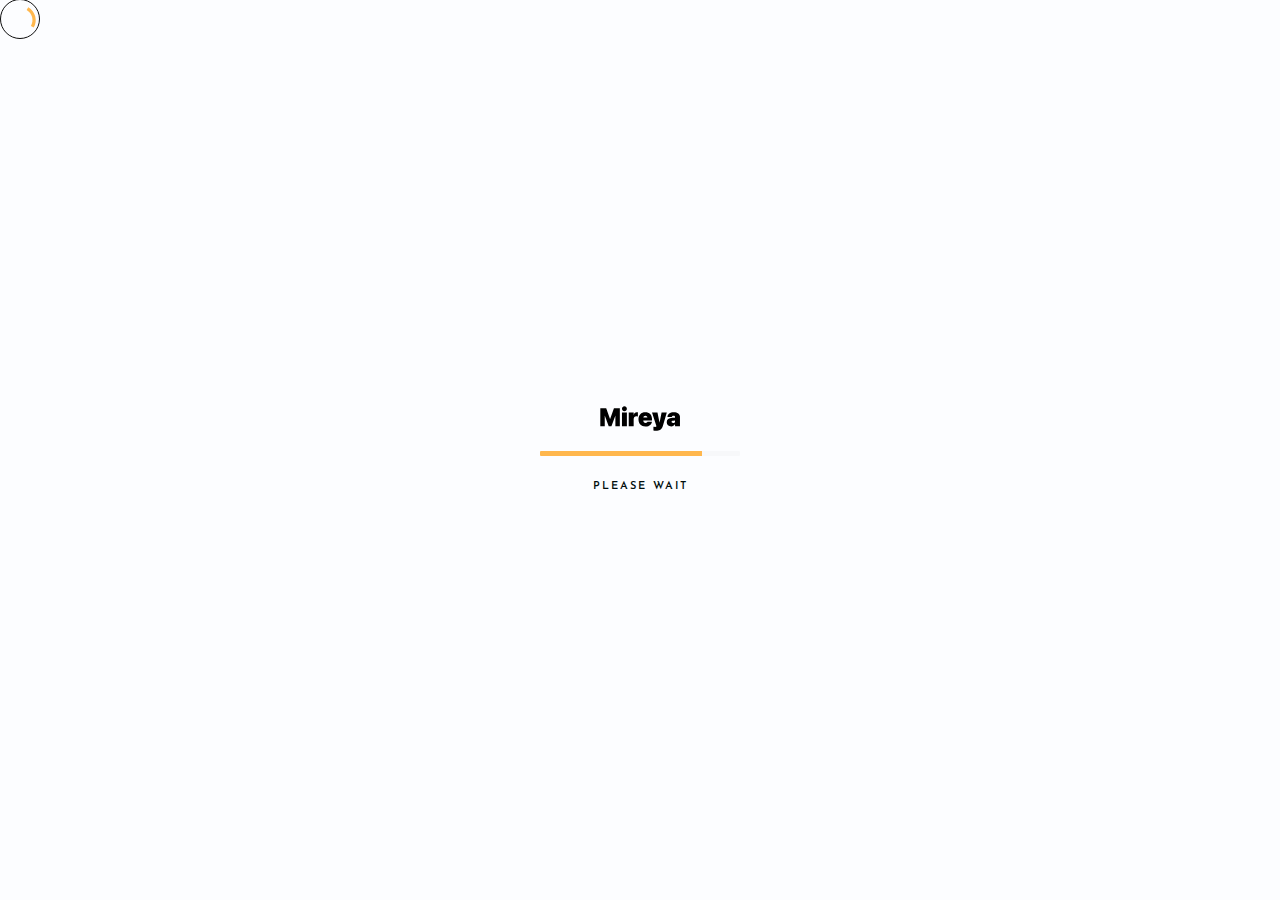
==== index.html @ b49a5c94 "initial commit" ====
<!DOCTYPE html>
<html lang="zxx">
  <!-- Mirrored from ultimatewebsolutions.net/mireya/light/ by HTTrack Website Copier/3.x [XR&CO'2014], Wed, 22 Sep 2021 06:31:32 GMT -->
  <head>
    <meta charset="UTF-8" />
    <meta name="viewport" content="width=device-width, initial-scale=1.0" />
    <meta http-equiv="X-UA-Compatible" content="ie=edge" />
    <!-- color of address bar in mobile browser -->
    <meta name="theme-color" content="#28292C" />
    <!-- favicon  -->
    <link
      rel="shortcut icon"
      href="img/light/favicon.png"
      type="image/x-icon"
    />
    <!-- bootstrap css -->
    <link rel="stylesheet" href="css/plugins/bootstrap.min.css" />
    <!-- font awesome css -->
    <link rel="stylesheet" href="css/plugins/font-awesome.min.css" />
    <!-- swiper css -->
    <link rel="stylesheet" href="css/plugins/swiper.min.css" />
    <!-- fancybox css -->
    <link rel="stylesheet" href="css/plugins/fancybox.min.css" />
    <!-- mapbox css -->
    <link href="css/plugins/mapbox-style.css" rel="stylesheet" />
    <!-- main css -->
    <link rel="stylesheet" href="css/style-light.css" />

    <title>GHEEL ATELIER</title>
  </head>

  <body>
    <div class="mry-app">
      <!-- preloader -->
      <div class="mry-preloader mry-active">
        <div class="mry-preloader-content">
          <img
            class="mry-logo mry-mb-20"
            src="img/light/logo.svg"
            alt="Mireya"
          />
          <div class="mry-loader-bar">
            <div class="mry-loader"></div>
          </div>
          <div class="mry-label">Please wait</div>
        </div>
      </div>
      <!-- preloader end -->

      <!-- cursor -->
      <div class="mry-magic-cursor">
        <div class="mry-ball">
          <div class="mry-loader">
            <svg
              version="1.1"
              xmlns="http://www.w3.org/2000/svg"
              xmlns:xlink="http://www.w3.org/1999/xlink"
              x="0px"
              y="0px"
              width="40px"
              height="40px"
              viewBox="0 0 50 50"
              style="enable-background: new 0 0 50 50"
              xml:space="preserve"
            >
              <path
                d="M25.251,6.461c-10.318,0-18.683,8.365-18.683,18.683h4.068c0-8.071,6.543-14.615,14.615-14.615V6.461z"
              >
                <animateTransform
                  attributeType="xml"
                  attributeName="transform"
                  type="rotate"
                  from="0 25 25"
                  to="360 25 25"
                  dur="0.6s"
                  repeatCount="indefinite"
                />
              </path>
            </svg>
          </div>
        </div>
      </div>
      <!-- cursor end -->

      <!-- top panel -->
      <div class="mry-top-panel">
        <div class="mry-logo-frame">
          <a href="index-2.html" class="mry-default-link mry-anima-link">
            <img class="mry-logo" src="img/light/logo.svg" alt="Mireya" />
          </a>
        </div>
        <div class="mry-menu-button-frame">
          <div class="mry-label">Menu</div>

          <div class="mry-menu-btn mry-magnetic-link">
            <div class="mry-burger mry-magnetic-object">
              <span></span>
            </div>
          </div>
        </div>
      </div>
      <!-- top panel end -->

      <!-- menu -->
      <div class="mry-menu">
        <div class="container">
          <div class="row justify-content-between">
            <div class="col-md-4">
              <nav id="mry-dynamic-menu">
                <ul>
                  <li
                    class="menu-item menu-item-has-children current-menu-item"
                  >
                    <a href="#." class="mry-default-link">Home</a>
                    <ul class="sub-menu">
                      <li class="menu-item">
                        <a
                          href="index-2.html"
                          class="mry-anima-link mry-default-link"
                          >Half slider</a
                        >
                      </li>
                      <li class="menu-item">
                        <a
                          href="fs-slider.html"
                          class="mry-anima-link mry-default-link"
                          >Full width slider</a
                        >
                      </li>
                    </ul>
                  </li>
                  <li class="menu-item">
                    <a href="about.html" class="mry-anima-link mry-default-link"
                      >About</a
                    >
                  </li>
                  <li class="menu-item menu-item-has-children">
                    <a href="#." class="mry-default-link">Works</a>
                    <ul class="sub-menu">
                      <li class="menu-item">
                        <a
                          href="portfolio-grid-1.html"
                          class="mry-anima-link mry-default-link"
                          >Portfolio grid 1</a
                        >
                      </li>
                      <li class="menu-item">
                        <a
                          href="portfolio-grid-2.html"
                          class="mry-anima-link mry-default-link"
                          >Portfolio grid 2</a
                        >
                      </li>
                      <li class="menu-item">
                        <a
                          href="portfolio-box-1.html"
                          class="mry-anima-link mry-default-link"
                          >Portfolio boxed 1</a
                        >
                      </li>
                      <li class="menu-item">
                        <a
                          href="portfolio-box-2.html"
                          class="mry-anima-link mry-default-link"
                          >Portfolio boxed 2</a
                        >
                      </li>
                      <li class="menu-item">
                        <a
                          href="project.html"
                          class="mry-anima-link mry-default-link"
                          >Single project</a
                        >
                      </li>
                    </ul>
                  </li>
                  <li class="menu-item">
                    <a
                      href="contact.html"
                      class="mry-anima-link mry-default-link"
                      >Contact</a
                    >
                  </li>
                  <li class="menu-item menu-item-has-children">
                    <a href="#." class="mry-default-link">Blog</a>
                    <ul class="sub-menu">
                      <li class="menu-item">
                        <a
                          href="blog.html"
                          class="mry-anima-link mry-default-link"
                          >Blog list</a
                        >
                      </li>
                      <li class="menu-item">
                        <a
                          href="publication.html"
                          class="mry-anima-link mry-default-link"
                          >Publication</a
                        >
                      </li>
                    </ul>
                  </li>
                </ul>
              </nav>
            </div>
            <div class="col-md-4">
              <div class="mry-info-box-frame">
                <div class="mry-info-box">
                  <div class="mry-mb-20">
                    <div class="mry-label mry-mb-5">Country:</div>
                    <div class="mry-text">India</div>
                  </div>
                  <div class="mry-mb-20">
                    <div class="mry-label mry-mb-5">City:</div>
                    <div class="mry-text">Tiruchirappalli</div>
                  </div>
                  <div class="mry-mb-20">
                    <div class="mry-label mry-mb-5">Address:</div>
                    <div class="mry-text">
                      14, Parangusam Street, Sathanur, K K Nagar
                    </div>
                  </div>
                  <div class="mry-mb-20">
                    <div class="mry-label mry-mb-5">Email:</div>
                    <a class="mry-text" href="mailto:gheelatelier@gmail.com"
                      >gheelatelier@gmail.com</a
                    >
                  </div>
                  <div class="mry-mb-20">
                    <div class="mry-label mry-mb-5">Phone:</div>
                    <a class="mry-text" href="#.">+91 9171557472</a>
                  </div>
                </div>
              </div>
            </div>
          </div>
        </div>
      </div>
      <!-- menu end -->

      <div class="transition-fade">
        <div class="mry-content-frame" id="scroll">
          <canvas class="mry-dots"></canvas>

          <div class="swiper-container mry-main-slider">
            <div class="swiper-wrapper">
              <div class="swiper-slide">
                <!-- project -->
                <div class="mry-project-slider-item">
                  <div class="mry-project-frame mry-project-half">
                    <div class="mry-cover-frame">
                      <img
                        class="mry-project-cover mry-position-right"
                        src="img/light/projects/prjct-1/fs/1.jpg"
                        alt="Project"
                        data-swiper-parallax="500"
                        data-swiper-parallax-scale="1.4"
                      />
                      <div class="mry-cover-overlay"></div>
                      <div class="mry-loading-curtain"></div>
                    </div>
                    <div class="mry-main-title-frame">
                      <div class="container">
                        <div
                          class="mry-main-title"
                          data-swiper-parallax-x="30%"
                          data-swiper-parallax-scale=".7"
                          data-swiper-parallax-opacity="0"
                          data-swiper-parallax-duration="1000"
                        >
                          <div class="mry-subtitle mry-mb-20">
                            Interior design
                          </div>
                          <h1 class="mry-mb-30">
                            Little Cottage<br /><span class="mry-border-text"
                              >Сoncept</span
                            >
                          </h1>
                          <div class="mry-text mry-mb-30">
                            Lorem ipsum dolor sit amet, consectetur adipisicing
                            elit.<br />Adipisci distinctio iure, rerum non
                            fugit.
                          </div>
                          <a
                            class="mry-btn mry-default-link mry-anima-link"
                            href="project.html"
                            >Open Case</a
                          >
                          <a
                            class="mry-btn-text mry-default-link mry-anima-link"
                            href="portfolio-grid-1.html"
                            >All Projects</a
                          >
                        </div>
                      </div>
                    </div>
                  </div>
                </div>
                <!-- project end -->
              </div>
              <div class="swiper-slide">
                <!-- project -->
                <div class="mry-project-slider-item">
                  <div class="mry-project-frame mry-project-half">
                    <div class="mry-cover-frame">
                      <img
                        class="mry-project-cover"
                        src="img/light/projects/prjct-2/fs/1.jpg"
                        alt="Project"
                        data-swiper-parallax="500"
                        data-swiper-parallax-scale="1.4"
                      />
                      <div class="mry-cover-overlay"></div>
                    </div>
                    <div class="mry-main-title-frame">
                      <div class="container">
                        <div
                          class="mry-main-title"
                          data-swiper-parallax-x="30%"
                          data-swiper-parallax-scale=".7"
                          data-swiper-parallax-opacity="0"
                          data-swiper-parallax-duration="1000"
                        >
                          <div class="mry-subtitle mry-mb-20">Architecture</div>
                          <h1 class="mry-mb-30">
                            Compact House<br /><span class="mry-border-text"
                              >Project</span
                            ><span class="mry-animation-el"></span>
                          </h1>
                          <div class="mry-text mry-mb-30">
                            Lorem ipsum dolor sit amet, consectetur adipisicing
                            elit.<br />Adipisci distinctio iure, rerum non
                            fugit.
                          </div>
                          <a
                            class="mry-btn mry-default-link mry-anima-link"
                            href="project.html"
                            >Open Case</a
                          >
                          <a
                            class="mry-btn-text mry-default-link mry-anima-link"
                            href="portfolio-grid-1.html"
                            >All Projects</a
                          >
                        </div>
                      </div>
                    </div>
                  </div>
                </div>
                <!-- project end -->
              </div>
              <div class="swiper-slide">
                <!-- project -->
                <div class="mry-project-slider-item">
                  <div class="mry-project-frame mry-project-half">
                    <div class="mry-cover-frame">
                      <img
                        class="mry-project-cover"
                        src="img/light/projects/prjct-3/fs/1.jpg"
                        alt="Project"
                        data-swiper-parallax="500"
                        data-swiper-parallax-scale="1.4"
                      />
                      <div class="mry-cover-overlay"></div>
                    </div>
                    <div class="mry-main-title-frame">
                      <div class="container">
                        <div
                          class="mry-main-title"
                          data-swiper-parallax-x="30%"
                          data-swiper-parallax-scale=".7"
                          data-swiper-parallax-opacity="0"
                          data-swiper-parallax-duration="1000"
                        >
                          <div class="mry-subtitle mry-mb-20">
                            Interior design
                          </div>
                          <h1 class="mry-mb-30">
                            Greenwell Yards<br /><span class="mry-border-text"
                              >Country house</span
                            ><span class="mry-animation-el"></span>
                          </h1>
                          <div class="mry-text mry-mb-30">
                            Lorem ipsum dolor sit amet, consectetur adipisicing
                            elit.<br />Adipisci distinctio iure, rerum non
                            fugit.
                          </div>
                          <a
                            class="mry-btn mry-default-link mry-anima-link"
                            href="project.html"
                            >Open Case</a
                          >
                          <a
                            class="mry-btn-text mry-default-link mry-anima-link"
                            href="portfolio-grid-1.html"
                            >All Projects</a
                          >
                        </div>
                      </div>
                    </div>
                  </div>
                </div>
                <!-- project end -->
              </div>
            </div>
          </div>

          <div class="mry-slider-pagination-frame">
            <div class="mry-slider-pagination"></div>
          </div>

          <div class="mry-slider-nav-panel">
            <div class="container">
              <div class="mry-slider-progress-bar-frame">
                <div class="mry-slider-progress-bar">
                  <div class="mry-progress"></div>
                </div>
              </div>
            </div>

            <div class="mry-slider-arrows">
              <div class="mry-label">Slider Navigation</div>
              <div class="mry-button-prev mry-magnetic-link">
                <span class="mry-magnetic-object"
                  ><i class="fas fa-arrow-left"></i
                ></span>
              </div>
              <div class="mry-button-next mry-magnetic-link">
                <span class="mry-magnetic-object"
                  ><i class="fas fa-arrow-right"></i
                ></span>
              </div>
            </div>
          </div>
        </div>
      </div>
    </div>

    <!-- jquery js -->
    <script src="js/plugins/jquery.min.js"></script>
    <!-- tween max js -->
    <script src="js/plugins/tween-max.min.js"></script>
    <!-- scroll magic js -->
    <script src="js/plugins/scroll-magic.js"></script>
    <!-- scroll magic gsap plugin js -->
    <script src="js/plugins/scroll-magic-gsap-plugin.js"></script>
    <!-- swiper js -->
    <script src="js/plugins/swiper.min.js"></script>
    <!-- isotope js -->
    <script src="js/plugins/isotope.min.js"></script>
    <!-- fancybox js -->
    <script src="js/plugins/fancybox.min.js"></script>
    <!-- mapbox js -->
    <script src="js/plugins/mapbox.min.js"></script>
    <!-- smooth scrollbar js -->
    <script src="js/plugins/smooth-scrollbar.min.js"></script>
    <!-- overscroll js -->
    <script src="js/plugins/overscroll.min.js"></script>
    <!-- canvas js -->
    <script src="js/plugins/canvas.js"></script>
    <!-- parsley js -->
    <script src="js/plugins/parsley.min.js"></script>
    <!-- main js -->
    <script src="js/main.js"></script>
  </body>

  <!-- Mirrored from ultimatewebsolutions.net/mireya/light/ by HTTrack Website Copier/3.x [XR&CO'2014], Wed, 22 Sep 2021 06:31:42 GMT -->
</html>
---- css/plugins/mapbox-style.css ----
.mapboxgl-map{font:12px/20px Helvetica Neue,Arial,Helvetica,sans-serif;overflow:hidden;position:relative;-webkit-tap-highlight-color:rgba(0,0,0,0)}.mapboxgl-canvas{position:absolute;left:0;top:0}.mapboxgl-map:-webkit-full-screen{width:100%;height:100%}.mapboxgl-canary{background-color:salmon}.mapboxgl-canvas-container.mapboxgl-interactive,.mapboxgl-ctrl-group button.mapboxgl-ctrl-compass{cursor:-webkit-grab;cursor:-moz-grab;cursor:grab;-moz-user-select:none;-webkit-user-select:none;-ms-user-select:none;user-select:none}.mapboxgl-canvas-container.mapboxgl-interactive.mapboxgl-track-pointer{cursor:pointer}.mapboxgl-canvas-container.mapboxgl-interactive:active,.mapboxgl-ctrl-group button.mapboxgl-ctrl-compass:active{cursor:-webkit-grabbing;cursor:-moz-grabbing;cursor:grabbing}.mapboxgl-canvas-container.mapboxgl-touch-zoom-rotate,.mapboxgl-canvas-container.mapboxgl-touch-zoom-rotate .mapboxgl-canvas{touch-action:pan-x pan-y}.mapboxgl-canvas-container.mapboxgl-touch-drag-pan,.mapboxgl-canvas-container.mapboxgl-touch-drag-pan .mapboxgl-canvas{touch-action:pinch-zoom}.mapboxgl-canvas-container.mapboxgl-touch-zoom-rotate.mapboxgl-touch-drag-pan,.mapboxgl-canvas-container.mapboxgl-touch-zoom-rotate.mapboxgl-touch-drag-pan .mapboxgl-canvas{touch-action:none}.mapboxgl-ctrl-bottom-left,.mapboxgl-ctrl-bottom-right,.mapboxgl-ctrl-top-left,.mapboxgl-ctrl-top-right{position:absolute;pointer-events:none;z-index:2}.mapboxgl-ctrl-top-left{top:0;left:0}.mapboxgl-ctrl-top-right{top:0;right:0}.mapboxgl-ctrl-bottom-left{bottom:0;left:0}.mapboxgl-ctrl-bottom-right{right:0;bottom:0}.mapboxgl-ctrl{clear:both;pointer-events:auto;transform:translate(0)}.mapboxgl-ctrl-top-left .mapboxgl-ctrl{margin:10px 0 0 10px;float:left}.mapboxgl-ctrl-top-right .mapboxgl-ctrl{margin:10px 10px 0 0;float:right}.mapboxgl-ctrl-bottom-left .mapboxgl-ctrl{margin:0 0 10px 10px;float:left}.mapboxgl-ctrl-bottom-right .mapboxgl-ctrl{margin:0 10px 10px 0;float:right}.mapboxgl-ctrl-group{border-radius:4px;background:#fff}.mapboxgl-ctrl-group:not(:empty){-moz-box-shadow:0 0 2px rgba(0,0,0,.1);-webkit-box-shadow:0 0 2px rgba(0,0,0,.1);box-shadow:0 0 0 2px rgba(0,0,0,.1)}@media (-ms-high-contrast:active){.mapboxgl-ctrl-group:not(:empty){box-shadow:0 0 0 2px ButtonText}}.mapboxgl-ctrl-group button{width:29px;height:29px;display:block;padding:0;outline:none;border:0;box-sizing:border-box;background-color:transparent;cursor:pointer}.mapboxgl-ctrl-group button+button{border-top:1px solid #ddd}.mapboxgl-ctrl button .mapboxgl-ctrl-icon{display:block;width:100%;height:100%;background-repeat:no-repeat;background-position:50%}@media (-ms-high-contrast:active){.mapboxgl-ctrl-icon{background-color:transparent}.mapboxgl-ctrl-group button+button{border-top:1px solid ButtonText}}.mapboxgl-ctrl button::-moz-focus-inner{border:0;padding:0}.mapboxgl-ctrl-group button:focus{box-shadow:0 0 2px 2px #0096ff}.mapboxgl-ctrl button:disabled{cursor:not-allowed}.mapboxgl-ctrl button:disabled .mapboxgl-ctrl-icon{opacity:.25}.mapboxgl-ctrl button:not(:disabled):hover{background-color:rgba(0,0,0,.05)}.mapboxgl-ctrl-group button:focus:focus-visible{box-shadow:0 0 2px 2px #0096ff}.mapboxgl-ctrl-group button:focus:not(:focus-visible){box-shadow:none}.mapboxgl-ctrl-group button:focus:first-child{border-radius:4px 4px 0 0}.mapboxgl-ctrl-group button:focus:last-child{border-radius:0 0 4px 4px}.mapboxgl-ctrl-group button:focus:only-child{border-radius:inherit}.mapboxgl-ctrl button.mapboxgl-ctrl-zoom-out .mapboxgl-ctrl-icon{background-image:url("data:image/svg+xml;charset=utf-8,%3Csvg width='29' height='29' viewBox='0 0 29 29' xmlns='http://www.w3.org/2000/svg' fill='%23333'%3E%3Cpath d='M10 13c-.75 0-1.5.75-1.5 1.5S9.25 16 10 16h9c.75 0 1.5-.75 1.5-1.5S19.75 13 19 13h-9z'/%3E%3C/svg%3E")}.mapboxgl-ctrl button.mapboxgl-ctrl-zoom-in .mapboxgl-ctrl-icon{background-image:url("data:image/svg+xml;charset=utf-8,%3Csvg width='29' height='29' viewBox='0 0 29 29' xmlns='http://www.w3.org/2000/svg' fill='%23333'%3E%3Cpath d='M14.5 8.5c-.75 0-1.5.75-1.5 1.5v3h-3c-.75 0-1.5.75-1.5 1.5S9.25 16 10 16h3v3c0 .75.75 1.5 1.5 1.5S16 19.75 16 19v-3h3c.75 0 1.5-.75 1.5-1.5S19.75 13 19 13h-3v-3c0-.75-.75-1.5-1.5-1.5z'/%3E%3C/svg%3E")}@media (-ms-high-contrast:active){.mapboxgl-ctrl button.mapboxgl-ctrl-zoom-out .mapboxgl-ctrl-icon{background-image:url("data:image/svg+xml;charset=utf-8,%3Csvg width='29' height='29' viewBox='0 0 29 29' xmlns='http://www.w3.org/2000/svg' fill='%23fff'%3E%3Cpath d='M10 13c-.75 0-1.5.75-1.5 1.5S9.25 16 10 16h9c.75 0 1.5-.75 1.5-1.5S19.75 13 19 13h-9z'/%3E%3C/svg%3E")}.mapboxgl-ctrl button.mapboxgl-ctrl-zoom-in .mapboxgl-ctrl-icon{background-image:url("data:image/svg+xml;charset=utf-8,%3Csvg width='29' height='29' viewBox='0 0 29 29' xmlns='http://www.w3.org/2000/svg' fill='%23fff'%3E%3Cpath d='M14.5 8.5c-.75 0-1.5.75-1.5 1.5v3h-3c-.75 0-1.5.75-1.5 1.5S9.25 16 10 16h3v3c0 .75.75 1.5 1.5 1.5S16 19.75 16 19v-3h3c.75 0 1.5-.75 1.5-1.5S19.75 13 19 13h-3v-3c0-.75-.75-1.5-1.5-1.5z'/%3E%3C/svg%3E")}}@media (-ms-high-contrast:black-on-white){.mapboxgl-ctrl button.mapboxgl-ctrl-zoom-out .mapboxgl-ctrl-icon{background-image:url("data:image/svg+xml;charset=utf-8,%3Csvg width='29' height='29' viewBox='0 0 29 29' xmlns='http://www.w3.org/2000/svg'%3E%3Cpath d='M10 13c-.75 0-1.5.75-1.5 1.5S9.25 16 10 16h9c.75 0 1.5-.75 1.5-1.5S19.75 13 19 13h-9z'/%3E%3C/svg%3E")}.mapboxgl-ctrl button.mapboxgl-ctrl-zoom-in .mapboxgl-ctrl-icon{background-image:url("data:image/svg+xml;charset=utf-8,%3Csvg width='29' height='29' viewBox='0 0 29 29' xmlns='http://www.w3.org/2000/svg'%3E%3Cpath d='M14.5 8.5c-.75 0-1.5.75-1.5 1.5v3h-3c-.75 0-1.5.75-1.5 1.5S9.25 16 10 16h3v3c0 .75.75 1.5 1.5 1.5S16 19.75 16 19v-3h3c.75 0 1.5-.75 1.5-1.5S19.75 13 19 13h-3v-3c0-.75-.75-1.5-1.5-1.5z'/%3E%3C/svg%3E")}}.mapboxgl-ctrl button.mapboxgl-ctrl-fullscreen .mapboxgl-ctrl-icon{background-image:url("data:image/svg+xml;charset=utf-8,%3Csvg width='29' height='29' viewBox='0 0 29 29' xmlns='http://www.w3.org/2000/svg' fill='%23333'%3E%3Cpath d='M24 16v5.5c0 1.75-.75 2.5-2.5 2.5H16v-1l3-1.5-4-5.5 1-1 5.5 4 1.5-3h1zM6 16l1.5 3 5.5-4 1 1-4 5.5 3 1.5v1H7.5C5.75 24 5 23.25 5 21.5V16h1zm7-11v1l-3 1.5 4 5.5-1 1-5.5-4L6 13H5V7.5C5 5.75 5.75 5 7.5 5H13zm11 2.5c0-1.75-.75-2.5-2.5-2.5H16v1l3 1.5-4 5.5 1 1 5.5-4 1.5 3h1V7.5z'/%3E%3C/svg%3E")}.mapboxgl-ctrl button.mapboxgl-ctrl-shrink .mapboxgl-ctrl-icon{background-image:url("data:image/svg+xml;charset=utf-8,%3Csvg width='29' height='29' viewBox='0 0 29 29' xmlns='http://www.w3.org/2000/svg'%3E%3Cpath d='M18.5 16c-1.75 0-2.5.75-2.5 2.5V24h1l1.5-3 5.5 4 1-1-4-5.5 3-1.5v-1h-5.5zM13 18.5c0-1.75-.75-2.5-2.5-2.5H5v1l3 1.5L4 24l1 1 5.5-4 1.5 3h1v-5.5zm3-8c0 1.75.75 2.5 2.5 2.5H24v-1l-3-1.5L25 5l-1-1-5.5 4L17 5h-1v5.5zM10.5 13c1.75 0 2.5-.75 2.5-2.5V5h-1l-1.5 3L5 4 4 5l4 5.5L5 12v1h5.5z'/%3E%3C/svg%3E")}@media (-ms-high-contrast:active){.mapboxgl-ctrl button.mapboxgl-ctrl-fullscreen .mapboxgl-ctrl-icon{background-image:url("data:image/svg+xml;charset=utf-8,%3Csvg width='29' height='29' viewBox='0 0 29 29' xmlns='http://www.w3.org/2000/svg' fill='%23fff'%3E%3Cpath d='M24 16v5.5c0 1.75-.75 2.5-2.5 2.5H16v-1l3-1.5-4-5.5 1-1 5.5 4 1.5-3h1zM6 16l1.5 3 5.5-4 1 1-4 5.5 3 1.5v1H7.5C5.75 24 5 23.25 5 21.5V16h1zm7-11v1l-3 1.5 4 5.5-1 1-5.5-4L6 13H5V7.5C5 5.75 5.75 5 7.5 5H13zm11 2.5c0-1.75-.75-2.5-2.5-2.5H16v1l3 1.5-4 5.5 1 1 5.5-4 1.5 3h1V7.5z'/%3E%3C/svg%3E")}.mapboxgl-ctrl button.mapboxgl-ctrl-shrink .mapboxgl-ctrl-icon{background-image:url("data:image/svg+xml;charset=utf-8,%3Csvg width='29' height='29' viewBox='0 0 29 29' xmlns='http://www.w3.org/2000/svg' fill='%23fff'%3E%3Cpath d='M18.5 16c-1.75 0-2.5.75-2.5 2.5V24h1l1.5-3 5.5 4 1-1-4-5.5 3-1.5v-1h-5.5zM13 18.5c0-1.75-.75-2.5-2.5-2.5H5v1l3 1.5L4 24l1 1 5.5-4 1.5 3h1v-5.5zm3-8c0 1.75.75 2.5 2.5 2.5H24v-1l-3-1.5L25 5l-1-1-5.5 4L17 5h-1v5.5zM10.5 13c1.75 0 2.5-.75 2.5-2.5V5h-1l-1.5 3L5 4 4 5l4 5.5L5 12v1h5.5z'/%3E%3C/svg%3E")}}@media (-ms-high-contrast:black-on-white){.mapboxgl-ctrl button.mapboxgl-ctrl-fullscreen .mapboxgl-ctrl-icon{background-image:url("data:image/svg+xml;charset=utf-8,%3Csvg width='29' height='29' viewBox='0 0 29 29' xmlns='http://www.w3.org/2000/svg'%3E%3Cpath d='M24 16v5.5c0 1.75-.75 2.5-2.5 2.5H16v-1l3-1.5-4-5.5 1-1 5.5 4 1.5-3h1zM6 16l1.5 3 5.5-4 1 1-4 5.5 3 1.5v1H7.5C5.75 24 5 23.25 5 21.5V16h1zm7-11v1l-3 1.5 4 5.5-1 1-5.5-4L6 13H5V7.5C5 5.75 5.75 5 7.5 5H13zm11 2.5c0-1.75-.75-2.5-2.5-2.5H16v1l3 1.5-4 5.5 1 1 5.5-4 1.5 3h1V7.5z'/%3E%3C/svg%3E")}.mapboxgl-ctrl button.mapboxgl-ctrl-shrink .mapboxgl-ctrl-icon{background-image:url("data:image/svg+xml;charset=utf-8,%3Csvg width='29' height='29' viewBox='0 0 29 29' xmlns='http://www.w3.org/2000/svg'%3E%3Cpath d='M18.5 16c-1.75 0-2.5.75-2.5 2.5V24h1l1.5-3 5.5 4 1-1-4-5.5 3-1.5v-1h-5.5zM13 18.5c0-1.75-.75-2.5-2.5-2.5H5v1l3 1.5L4 24l1 1 5.5-4 1.5 3h1v-5.5zm3-8c0 1.75.75 2.5 2.5 2.5H24v-1l-3-1.5L25 5l-1-1-5.5 4L17 5h-1v5.5zM10.5 13c1.75 0 2.5-.75 2.5-2.5V5h-1l-1.5 3L5 4 4 5l4 5.5L5 12v1h5.5z'/%3E%3C/svg%3E")}}.mapboxgl-ctrl button.mapboxgl-ctrl-compass .mapboxgl-ctrl-icon{background-image:url("data:image/svg+xml;charset=utf-8,%3Csvg width='29' height='29' viewBox='0 0 29 29' xmlns='http://www.w3.org/2000/svg' fill='%23333'%3E%3Cpath d='M10.5 14l4-8 4 8h-8z'/%3E%3Cpath d='M10.5 16l4 8 4-8h-8z' fill='%23ccc'/%3E%3C/svg%3E")}@media (-ms-high-contrast:active){.mapboxgl-ctrl button.mapboxgl-ctrl-compass .mapboxgl-ctrl-icon{background-image:url("data:image/svg+xml;charset=utf-8,%3Csvg width='29' height='29' viewBox='0 0 29 29' xmlns='http://www.w3.org/2000/svg' fill='%23fff'%3E%3Cpath d='M10.5 14l4-8 4 8h-8z'/%3E%3Cpath d='M10.5 16l4 8 4-8h-8z' fill='%23999'/%3E%3C/svg%3E")}}@media (-ms-high-contrast:black-on-white){.mapboxgl-ctrl button.mapboxgl-ctrl-compass .mapboxgl-ctrl-icon{background-image:url("data:image/svg+xml;charset=utf-8,%3Csvg width='29' height='29' viewBox='0 0 29 29' xmlns='http://www.w3.org/2000/svg'%3E%3Cpath d='M10.5 14l4-8 4 8h-8z'/%3E%3Cpath d='M10.5 16l4 8 4-8h-8z' fill='%23ccc'/%3E%3C/svg%3E")}}.mapboxgl-ctrl button.mapboxgl-ctrl-geolocate .mapboxgl-ctrl-icon{background-image:url("data:image/svg+xml;charset=utf-8,%3Csvg width='29' height='29' viewBox='0 0 20 20' xmlns='http://www.w3.org/2000/svg' fill='%23333'%3E%3Cpath d='M10 4C9 4 9 5 9 5v.1A5 5 0 005.1 9H5s-1 0-1 1 1 1 1 1h.1A5 5 0 009 14.9v.1s0 1 1 1 1-1 1-1v-.1a5 5 0 003.9-3.9h.1s1 0 1-1-1-1-1-1h-.1A5 5 0 0011 5.1V5s0-1-1-1zm0 2.5a3.5 3.5 0 110 7 3.5 3.5 0 110-7z'/%3E%3Ccircle cx='10' cy='10' r='2'/%3E%3C/svg%3E")}.mapboxgl-ctrl button.mapboxgl-ctrl-geolocate:disabled .mapboxgl-ctrl-icon{background-image:url("data:image/svg+xml;charset=utf-8,%3Csvg width='29' height='29' viewBox='0 0 20 20' xmlns='http://www.w3.org/2000/svg' fill='%23aaa'%3E%3Cpath d='M10 4C9 4 9 5 9 5v.1A5 5 0 005.1 9H5s-1 0-1 1 1 1 1 1h.1A5 5 0 009 14.9v.1s0 1 1 1 1-1 1-1v-.1a5 5 0 003.9-3.9h.1s1 0 1-1-1-1-1-1h-.1A5 5 0 0011 5.1V5s0-1-1-1zm0 2.5a3.5 3.5 0 110 7 3.5 3.5 0 110-7z'/%3E%3Ccircle cx='10' cy='10' r='2'/%3E%3Cpath d='M14 5l1 1-9 9-1-1 9-9z' fill='red'/%3E%3C/svg%3E")}.mapboxgl-ctrl button.mapboxgl-ctrl-geolocate.mapboxgl-ctrl-geolocate-active .mapboxgl-ctrl-icon{background-image:url("data:image/svg+xml;charset=utf-8,%3Csvg width='29' height='29' viewBox='0 0 20 20' xmlns='http://www.w3.org/2000/svg' fill='%2333b5e5'%3E%3Cpath d='M10 4C9 4 9 5 9 5v.1A5 5 0 005.1 9H5s-1 0-1 1 1 1 1 1h.1A5 5 0 009 14.9v.1s0 1 1 1 1-1 1-1v-.1a5 5 0 003.9-3.9h.1s1 0 1-1-1-1-1-1h-.1A5 5 0 0011 5.1V5s0-1-1-1zm0 2.5a3.5 3.5 0 110 7 3.5 3.5 0 110-7z'/%3E%3Ccircle cx='10' cy='10' r='2'/%3E%3C/svg%3E")}.mapboxgl-ctrl button.mapboxgl-ctrl-geolocate.mapboxgl-ctrl-geolocate-active-error .mapboxgl-ctrl-icon{background-image:url("data:image/svg+xml;charset=utf-8,%3Csvg width='29' height='29' viewBox='0 0 20 20' xmlns='http://www.w3.org/2000/svg' fill='%23e58978'%3E%3Cpath d='M10 4C9 4 9 5 9 5v.1A5 5 0 005.1 9H5s-1 0-1 1 1 1 1 1h.1A5 5 0 009 14.9v.1s0 1 1 1 1-1 1-1v-.1a5 5 0 003.9-3.9h.1s1 0 1-1-1-1-1-1h-.1A5 5 0 0011 5.1V5s0-1-1-1zm0 2.5a3.5 3.5 0 110 7 3.5 3.5 0 110-7z'/%3E%3Ccircle cx='10' cy='10' r='2'/%3E%3C/svg%3E")}.mapboxgl-ctrl button.mapboxgl-ctrl-geolocate.mapboxgl-ctrl-geolocate-background .mapboxgl-ctrl-icon{background-image:url("data:image/svg+xml;charset=utf-8,%3Csvg width='29' height='29' viewBox='0 0 20 20' xmlns='http://www.w3.org/2000/svg' fill='%2333b5e5'%3E%3Cpath d='M10 4C9 4 9 5 9 5v.1A5 5 0 005.1 9H5s-1 0-1 1 1 1 1 1h.1A5 5 0 009 14.9v.1s0 1 1 1 1-1 1-1v-.1a5 5 0 003.9-3.9h.1s1 0 1-1-1-1-1-1h-.1A5 5 0 0011 5.1V5s0-1-1-1zm0 2.5a3.5 3.5 0 110 7 3.5 3.5 0 110-7z'/%3E%3C/svg%3E")}.mapboxgl-ctrl button.mapboxgl-ctrl-geolocate.mapboxgl-ctrl-geolocate-background-error .mapboxgl-ctrl-icon{background-image:url("data:image/svg+xml;charset=utf-8,%3Csvg width='29' height='29' viewBox='0 0 20 20' xmlns='http://www.w3.org/2000/svg' fill='%23e54e33'%3E%3Cpath d='M10 4C9 4 9 5 9 5v.1A5 5 0 005.1 9H5s-1 0-1 1 1 1 1 1h.1A5 5 0 009 14.9v.1s0 1 1 1 1-1 1-1v-.1a5 5 0 003.9-3.9h.1s1 0 1-1-1-1-1-1h-.1A5 5 0 0011 5.1V5s0-1-1-1zm0 2.5a3.5 3.5 0 110 7 3.5 3.5 0 110-7z'/%3E%3C/svg%3E")}.mapboxgl-ctrl button.mapboxgl-ctrl-geolocate.mapboxgl-ctrl-geolocate-waiting .mapboxgl-ctrl-icon{-webkit-animation:mapboxgl-spin 2s linear infinite;-moz-animation:mapboxgl-spin 2s infinite linear;-o-animation:mapboxgl-spin 2s infinite linear;-ms-animation:mapboxgl-spin 2s infinite linear;animation:mapboxgl-spin 2s linear infinite}@media (-ms-high-contrast:active){.mapboxgl-ctrl button.mapboxgl-ctrl-geolocate .mapboxgl-ctrl-icon{background-image:url("data:image/svg+xml;charset=utf-8,%3Csvg width='29' height='29' viewBox='0 0 20 20' xmlns='http://www.w3.org/2000/svg' fill='%23fff'%3E%3Cpath d='M10 4C9 4 9 5 9 5v.1A5 5 0 005.1 9H5s-1 0-1 1 1 1 1 1h.1A5 5 0 009 14.9v.1s0 1 1 1 1-1 1-1v-.1a5 5 0 003.9-3.9h.1s1 0 1-1-1-1-1-1h-.1A5 5 0 0011 5.1V5s0-1-1-1zm0 2.5a3.5 3.5 0 110 7 3.5 3.5 0 110-7z'/%3E%3Ccircle cx='10' cy='10' r='2'/%3E%3C/svg%3E")}.mapboxgl-ctrl button.mapboxgl-ctrl-geolocate:disabled .mapboxgl-ctrl-icon{background-image:url("data:image/svg+xml;charset=utf-8,%3Csvg width='29' height='29' viewBox='0 0 20 20' xmlns='http://www.w3.org/2000/svg' fill='%23999'%3E%3Cpath d='M10 4C9 4 9 5 9 5v.1A5 5 0 005.1 9H5s-1 0-1 1 1 1 1 1h.1A5 5 0 009 14.9v.1s0 1 1 1 1-1 1-1v-.1a5 5 0 003.9-3.9h.1s1 0 1-1-1-1-1-1h-.1A5 5 0 0011 5.1V5s0-1-1-1zm0 2.5a3.5 3.5 0 110 7 3.5 3.5 0 110-7z'/%3E%3Ccircle cx='10' cy='10' r='2'/%3E%3Cpath d='M14 5l1 1-9 9-1-1 9-9z' fill='red'/%3E%3C/svg%3E")}.mapboxgl-ctrl button.mapboxgl-ctrl-geolocate.mapboxgl-ctrl-geolocate-active .mapboxgl-ctrl-icon{background-image:url("data:image/svg+xml;charset=utf-8,%3Csvg width='29' height='29' viewBox='0 0 20 20' xmlns='http://www.w3.org/2000/svg' fill='%2333b5e5'%3E%3Cpath d='M10 4C9 4 9 5 9 5v.1A5 5 0 005.1 9H5s-1 0-1 1 1 1 1 1h.1A5 5 0 009 14.9v.1s0 1 1 1 1-1 1-1v-.1a5 5 0 003.9-3.9h.1s1 0 1-1-1-1-1-1h-.1A5 5 0 0011 5.1V5s0-1-1-1zm0 2.5a3.5 3.5 0 110 7 3.5 3.5 0 110-7z'/%3E%3Ccircle cx='10' cy='10' r='2'/%3E%3C/svg%3E")}.mapboxgl-ctrl button.mapboxgl-ctrl-geolocate.mapboxgl-ctrl-geolocate-active-error .mapboxgl-ctrl-icon{background-image:url("data:image/svg+xml;charset=utf-8,%3Csvg width='29' height='29' viewBox='0 0 20 20' xmlns='http://www.w3.org/2000/svg' fill='%23e58978'%3E%3Cpath d='M10 4C9 4 9 5 9 5v.1A5 5 0 005.1 9H5s-1 0-1 1 1 1 1 1h.1A5 5 0 009 14.9v.1s0 1 1 1 1-1 1-1v-.1a5 5 0 003.9-3.9h.1s1 0 1-1-1-1-1-1h-.1A5 5 0 0011 5.1V5s0-1-1-1zm0 2.5a3.5 3.5 0 110 7 3.5 3.5 0 110-7z'/%3E%3Ccircle cx='10' cy='10' r='2'/%3E%3C/svg%3E")}.mapboxgl-ctrl button.mapboxgl-ctrl-geolocate.mapboxgl-ctrl-geolocate-background .mapboxgl-ctrl-icon{background-image:url("data:image/svg+xml;charset=utf-8,%3Csvg width='29' height='29' viewBox='0 0 20 20' xmlns='http://www.w3.org/2000/svg' fill='%2333b5e5'%3E%3Cpath d='M10 4C9 4 9 5 9 5v.1A5 5 0 005.1 9H5s-1 0-1 1 1 1 1 1h.1A5 5 0 009 14.9v.1s0 1 1 1 1-1 1-1v-.1a5 5 0 003.9-3.9h.1s1 0 1-1-1-1-1-1h-.1A5 5 0 0011 5.1V5s0-1-1-1zm0 2.5a3.5 3.5 0 110 7 3.5 3.5 0 110-7z'/%3E%3C/svg%3E")}.mapboxgl-ctrl button.mapboxgl-ctrl-geolocate.mapboxgl-ctrl-geolocate-background-error .mapboxgl-ctrl-icon{background-image:url("data:image/svg+xml;charset=utf-8,%3Csvg width='29' height='29' viewBox='0 0 20 20' xmlns='http://www.w3.org/2000/svg' fill='%23e54e33'%3E%3Cpath d='M10 4C9 4 9 5 9 5v.1A5 5 0 005.1 9H5s-1 0-1 1 1 1 1 1h.1A5 5 0 009 14.9v.1s0 1 1 1 1-1 1-1v-.1a5 5 0 003.9-3.9h.1s1 0 1-1-1-1-1-1h-.1A5 5 0 0011 5.1V5s0-1-1-1zm0 2.5a3.5 3.5 0 110 7 3.5 3.5 0 110-7z'/%3E%3C/svg%3E")}}@media (-ms-high-contrast:black-on-white){.mapboxgl-ctrl button.mapboxgl-ctrl-geolocate .mapboxgl-ctrl-icon{background-image:url("data:image/svg+xml;charset=utf-8,%3Csvg width='29' height='29' viewBox='0 0 20 20' xmlns='http://www.w3.org/2000/svg'%3E%3Cpath d='M10 4C9 4 9 5 9 5v.1A5 5 0 005.1 9H5s-1 0-1 1 1 1 1 1h.1A5 5 0 009 14.9v.1s0 1 1 1 1-1 1-1v-.1a5 5 0 003.9-3.9h.1s1 0 1-1-1-1-1-1h-.1A5 5 0 0011 5.1V5s0-1-1-1zm0 2.5a3.5 3.5 0 110 7 3.5 3.5 0 110-7z'/%3E%3Ccircle cx='10' cy='10' r='2'/%3E%3C/svg%3E")}.mapboxgl-ctrl button.mapboxgl-ctrl-geolocate:disabled .mapboxgl-ctrl-icon{background-image:url("data:image/svg+xml;charset=utf-8,%3Csvg width='29' height='29' viewBox='0 0 20 20' xmlns='http://www.w3.org/2000/svg' fill='%23666'%3E%3Cpath d='M10 4C9 4 9 5 9 5v.1A5 5 0 005.1 9H5s-1 0-1 1 1 1 1 1h.1A5 5 0 009 14.9v.1s0 1 1 1 1-1 1-1v-.1a5 5 0 003.9-3.9h.1s1 0 1-1-1-1-1-1h-.1A5 5 0 0011 5.1V5s0-1-1-1zm0 2.5a3.5 3.5 0 110 7 3.5 3.5 0 110-7z'/%3E%3Ccircle cx='10' cy='10' r='2'/%3E%3Cpath d='M14 5l1 1-9 9-1-1 9-9z' fill='red'/%3E%3C/svg%3E")}}@-webkit-keyframes mapboxgl-spin{0%{-webkit-transform:rotate(0deg)}to{-webkit-transform:rotate(1turn)}}@-moz-keyframes mapboxgl-spin{0%{-moz-transform:rotate(0deg)}to{-moz-transform:rotate(1turn)}}@-o-keyframes mapboxgl-spin{0%{-o-transform:rotate(0deg)}to{-o-transform:rotate(1turn)}}@-ms-keyframes mapboxgl-spin{0%{-ms-transform:rotate(0deg)}to{-ms-transform:rotate(1turn)}}@keyframes mapboxgl-spin{0%{transform:rotate(0deg)}to{transform:rotate(1turn)}}a.mapboxgl-ctrl-logo{width:88px;height:23px;margin:0 0 -4px -4px;display:block;background-repeat:no-repeat;cursor:pointer;overflow:hidden;background-image:url("data:image/svg+xml;charset=utf-8,%3Csvg width='88' height='23' viewBox='0 0 88 23' xmlns='http://www.w3.org/2000/svg' xmlns:xlink='http://www.w3.org/1999/xlink' fill-rule='evenodd'%3E%3Cdefs%3E%3Cpath id='a' d='M11.5 2.25c5.105 0 9.25 4.145 9.25 9.25s-4.145 9.25-9.25 9.25-9.25-4.145-9.25-9.25 4.145-9.25 9.25-9.25zM6.997 15.983c-.051-.338-.828-5.802 2.233-8.873a4.395 4.395 0 013.13-1.28c1.27 0 2.49.51 3.39 1.42.91.9 1.42 2.12 1.42 3.39 0 1.18-.449 2.301-1.28 3.13C12.72 16.93 7 16 7 16l-.003-.017zM15.3 10.5l-2 .8-.8 2-.8-2-2-.8 2-.8.8-2 .8 2 2 .8z'/%3E%3Cpath id='b' d='M50.63 8c.13 0 .23.1.23.23V9c.7-.76 1.7-1.18 2.73-1.18 2.17 0 3.95 1.85 3.95 4.17s-1.77 4.19-3.94 4.19c-1.04 0-2.03-.43-2.74-1.18v3.77c0 .13-.1.23-.23.23h-1.4c-.13 0-.23-.1-.23-.23V8.23c0-.12.1-.23.23-.23h1.4zm-3.86.01c.01 0 .01 0 .01-.01.13 0 .22.1.22.22v7.55c0 .12-.1.23-.23.23h-1.4c-.13 0-.23-.1-.23-.23V15c-.7.76-1.69 1.19-2.73 1.19-2.17 0-3.94-1.87-3.94-4.19 0-2.32 1.77-4.19 3.94-4.19 1.03 0 2.02.43 2.73 1.18v-.75c0-.12.1-.23.23-.23h1.4zm26.375-.19a4.24 4.24 0 00-4.16 3.29c-.13.59-.13 1.19 0 1.77a4.233 4.233 0 004.17 3.3c2.35 0 4.26-1.87 4.26-4.19 0-2.32-1.9-4.17-4.27-4.17zM60.63 5c.13 0 .23.1.23.23v3.76c.7-.76 1.7-1.18 2.73-1.18 1.88 0 3.45 1.4 3.84 3.28.13.59.13 1.2 0 1.8-.39 1.88-1.96 3.29-3.84 3.29-1.03 0-2.02-.43-2.73-1.18v.77c0 .12-.1.23-.23.23h-1.4c-.13 0-.23-.1-.23-.23V5.23c0-.12.1-.23.23-.23h1.4zm-34 11h-1.4c-.13 0-.23-.11-.23-.23V8.22c.01-.13.1-.22.23-.22h1.4c.13 0 .22.11.23.22v.68c.5-.68 1.3-1.09 2.16-1.1h.03c1.09 0 2.09.6 2.6 1.55.45-.95 1.4-1.55 2.44-1.56 1.62 0 2.93 1.25 2.9 2.78l.03 5.2c0 .13-.1.23-.23.23h-1.41c-.13 0-.23-.11-.23-.23v-4.59c0-.98-.74-1.71-1.62-1.71-.8 0-1.46.7-1.59 1.62l.01 4.68c0 .13-.11.23-.23.23h-1.41c-.13 0-.23-.11-.23-.23v-4.59c0-.98-.74-1.71-1.62-1.71-.85 0-1.54.79-1.6 1.8v4.5c0 .13-.1.23-.23.23zm53.615 0h-1.61c-.04 0-.08-.01-.12-.03-.09-.06-.13-.19-.06-.28l2.43-3.71-2.39-3.65a.213.213 0 01-.03-.12c0-.12.09-.21.21-.21h1.61c.13 0 .24.06.3.17l1.41 2.37 1.4-2.37a.34.34 0 01.3-.17h1.6c.04 0 .08.01.12.03.09.06.13.19.06.28l-2.37 3.65 2.43 3.7c0 .05.01.09.01.13 0 .12-.09.21-.21.21h-1.61c-.13 0-.24-.06-.3-.17l-1.44-2.42-1.44 2.42a.34.34 0 01-.3.17zm-7.12-1.49c-1.33 0-2.42-1.12-2.42-2.51 0-1.39 1.08-2.52 2.42-2.52 1.33 0 2.42 1.12 2.42 2.51 0 1.39-1.08 2.51-2.42 2.52zm-19.865 0c-1.32 0-2.39-1.11-2.42-2.48v-.07c.02-1.38 1.09-2.49 2.4-2.49 1.32 0 2.41 1.12 2.41 2.51 0 1.39-1.07 2.52-2.39 2.53zm-8.11-2.48c-.01 1.37-1.09 2.47-2.41 2.47s-2.42-1.12-2.42-2.51c0-1.39 1.08-2.52 2.4-2.52 1.33 0 2.39 1.11 2.41 2.48l.02.08zm18.12 2.47c-1.32 0-2.39-1.11-2.41-2.48v-.06c.02-1.38 1.09-2.48 2.41-2.48s2.42 1.12 2.42 2.51c0 1.39-1.09 2.51-2.42 2.51z'/%3E%3C/defs%3E%3Cmask id='c'%3E%3Crect width='100%25' height='100%25' fill='%23fff'/%3E%3Cuse xlink:href='%23a'/%3E%3Cuse xlink:href='%23b'/%3E%3C/mask%3E%3Cg opacity='.3' stroke='%23000' stroke-width='3'%3E%3Ccircle mask='url(%23c)' cx='11.5' cy='11.5' r='9.25'/%3E%3Cuse xlink:href='%23b' mask='url(%23c)'/%3E%3C/g%3E%3Cg opacity='.9' fill='%23fff'%3E%3Cuse xlink:href='%23a'/%3E%3Cuse xlink:href='%23b'/%3E%3C/g%3E%3C/svg%3E")}a.mapboxgl-ctrl-logo.mapboxgl-compact{width:23px}@media (-ms-high-contrast:active){a.mapboxgl-ctrl-logo{background-color:transparent;background-image:url("data:image/svg+xml;charset=utf-8,%3Csvg width='88' height='23' viewBox='0 0 88 23' xmlns='http://www.w3.org/2000/svg' xmlns:xlink='http://www.w3.org/1999/xlink' fill-rule='evenodd'%3E%3Cdefs%3E%3Cpath id='a' d='M11.5 2.25c5.105 0 9.25 4.145 9.25 9.25s-4.145 9.25-9.25 9.25-9.25-4.145-9.25-9.25 4.145-9.25 9.25-9.25zM6.997 15.983c-.051-.338-.828-5.802 2.233-8.873a4.395 4.395 0 013.13-1.28c1.27 0 2.49.51 3.39 1.42.91.9 1.42 2.12 1.42 3.39 0 1.18-.449 2.301-1.28 3.13C12.72 16.93 7 16 7 16l-.003-.017zM15.3 10.5l-2 .8-.8 2-.8-2-2-.8 2-.8.8-2 .8 2 2 .8z'/%3E%3Cpath id='b' d='M50.63 8c.13 0 .23.1.23.23V9c.7-.76 1.7-1.18 2.73-1.18 2.17 0 3.95 1.85 3.95 4.17s-1.77 4.19-3.94 4.19c-1.04 0-2.03-.43-2.74-1.18v3.77c0 .13-.1.23-.23.23h-1.4c-.13 0-.23-.1-.23-.23V8.23c0-.12.1-.23.23-.23h1.4zm-3.86.01c.01 0 .01 0 .01-.01.13 0 .22.1.22.22v7.55c0 .12-.1.23-.23.23h-1.4c-.13 0-.23-.1-.23-.23V15c-.7.76-1.69 1.19-2.73 1.19-2.17 0-3.94-1.87-3.94-4.19 0-2.32 1.77-4.19 3.94-4.19 1.03 0 2.02.43 2.73 1.18v-.75c0-.12.1-.23.23-.23h1.4zm26.375-.19a4.24 4.24 0 00-4.16 3.29c-.13.59-.13 1.19 0 1.77a4.233 4.233 0 004.17 3.3c2.35 0 4.26-1.87 4.26-4.19 0-2.32-1.9-4.17-4.27-4.17zM60.63 5c.13 0 .23.1.23.23v3.76c.7-.76 1.7-1.18 2.73-1.18 1.88 0 3.45 1.4 3.84 3.28.13.59.13 1.2 0 1.8-.39 1.88-1.96 3.29-3.84 3.29-1.03 0-2.02-.43-2.73-1.18v.77c0 .12-.1.23-.23.23h-1.4c-.13 0-.23-.1-.23-.23V5.23c0-.12.1-.23.23-.23h1.4zm-34 11h-1.4c-.13 0-.23-.11-.23-.23V8.22c.01-.13.1-.22.23-.22h1.4c.13 0 .22.11.23.22v.68c.5-.68 1.3-1.09 2.16-1.1h.03c1.09 0 2.09.6 2.6 1.55.45-.95 1.4-1.55 2.44-1.56 1.62 0 2.93 1.25 2.9 2.78l.03 5.2c0 .13-.1.23-.23.23h-1.41c-.13 0-.23-.11-.23-.23v-4.59c0-.98-.74-1.71-1.62-1.71-.8 0-1.46.7-1.59 1.62l.01 4.68c0 .13-.11.23-.23.23h-1.41c-.13 0-.23-.11-.23-.23v-4.59c0-.98-.74-1.71-1.62-1.71-.85 0-1.54.79-1.6 1.8v4.5c0 .13-.1.23-.23.23zm53.615 0h-1.61c-.04 0-.08-.01-.12-.03-.09-.06-.13-.19-.06-.28l2.43-3.71-2.39-3.65a.213.213 0 01-.03-.12c0-.12.09-.21.21-.21h1.61c.13 0 .24.06.3.17l1.41 2.37 1.4-2.37a.34.34 0 01.3-.17h1.6c.04 0 .08.01.12.03.09.06.13.19.06.28l-2.37 3.65 2.43 3.7c0 .05.01.09.01.13 0 .12-.09.21-.21.21h-1.61c-.13 0-.24-.06-.3-.17l-1.44-2.42-1.44 2.42a.34.34 0 01-.3.17zm-7.12-1.49c-1.33 0-2.42-1.12-2.42-2.51 0-1.39 1.08-2.52 2.42-2.52 1.33 0 2.42 1.12 2.42 2.51 0 1.39-1.08 2.51-2.42 2.52zm-19.865 0c-1.32 0-2.39-1.11-2.42-2.48v-.07c.02-1.38 1.09-2.49 2.4-2.49 1.32 0 2.41 1.12 2.41 2.51 0 1.39-1.07 2.52-2.39 2.53zm-8.11-2.48c-.01 1.37-1.09 2.47-2.41 2.47s-2.42-1.12-2.42-2.51c0-1.39 1.08-2.52 2.4-2.52 1.33 0 2.39 1.11 2.41 2.48l.02.08zm18.12 2.47c-1.32 0-2.39-1.11-2.41-2.48v-.06c.02-1.38 1.09-2.48 2.41-2.48s2.42 1.12 2.42 2.51c0 1.39-1.09 2.51-2.42 2.51z'/%3E%3C/defs%3E%3Cmask id='c'%3E%3Crect width='100%25' height='100%25' fill='%23fff'/%3E%3Cuse xlink:href='%23a'/%3E%3Cuse xlink:href='%23b'/%3E%3C/mask%3E%3Cg stroke='%23000' stroke-width='3'%3E%3Ccircle mask='url(%23c)' cx='11.5' cy='11.5' r='9.25'/%3E%3Cuse xlink:href='%23b' mask='url(%23c)'/%3E%3C/g%3E%3Cg fill='%23fff'%3E%3Cuse xlink:href='%23a'/%3E%3Cuse xlink:href='%23b'/%3E%3C/g%3E%3C/svg%3E")}}@media (-ms-high-contrast:black-on-white){a.mapboxgl-ctrl-logo{background-image:url("data:image/svg+xml;charset=utf-8,%3Csvg width='88' height='23' viewBox='0 0 88 23' xmlns='http://www.w3.org/2000/svg' xmlns:xlink='http://www.w3.org/1999/xlink' fill-rule='evenodd'%3E%3Cdefs%3E%3Cpath id='a' d='M11.5 2.25c5.105 0 9.25 4.145 9.25 9.25s-4.145 9.25-9.25 9.25-9.25-4.145-9.25-9.25 4.145-9.25 9.25-9.25zM6.997 15.983c-.051-.338-.828-5.802 2.233-8.873a4.395 4.395 0 013.13-1.28c1.27 0 2.49.51 3.39 1.42.91.9 1.42 2.12 1.42 3.39 0 1.18-.449 2.301-1.28 3.13C12.72 16.93 7 16 7 16l-.003-.017zM15.3 10.5l-2 .8-.8 2-.8-2-2-.8 2-.8.8-2 .8 2 2 .8z'/%3E%3Cpath id='b' d='M50.63 8c.13 0 .23.1.23.23V9c.7-.76 1.7-1.18 2.73-1.18 2.17 0 3.95 1.85 3.95 4.17s-1.77 4.19-3.94 4.19c-1.04 0-2.03-.43-2.74-1.18v3.77c0 .13-.1.23-.23.23h-1.4c-.13 0-.23-.1-.23-.23V8.23c0-.12.1-.23.23-.23h1.4zm-3.86.01c.01 0 .01 0 .01-.01.13 0 .22.1.22.22v7.55c0 .12-.1.23-.23.23h-1.4c-.13 0-.23-.1-.23-.23V15c-.7.76-1.69 1.19-2.73 1.19-2.17 0-3.94-1.87-3.94-4.19 0-2.32 1.77-4.19 3.94-4.19 1.03 0 2.02.43 2.73 1.18v-.75c0-.12.1-.23.23-.23h1.4zm26.375-.19a4.24 4.24 0 00-4.16 3.29c-.13.59-.13 1.19 0 1.77a4.233 4.233 0 004.17 3.3c2.35 0 4.26-1.87 4.26-4.19 0-2.32-1.9-4.17-4.27-4.17zM60.63 5c.13 0 .23.1.23.23v3.76c.7-.76 1.7-1.18 2.73-1.18 1.88 0 3.45 1.4 3.84 3.28.13.59.13 1.2 0 1.8-.39 1.88-1.96 3.29-3.84 3.29-1.03 0-2.02-.43-2.73-1.18v.77c0 .12-.1.23-.23.23h-1.4c-.13 0-.23-.1-.23-.23V5.23c0-.12.1-.23.23-.23h1.4zm-34 11h-1.4c-.13 0-.23-.11-.23-.23V8.22c.01-.13.1-.22.23-.22h1.4c.13 0 .22.11.23.22v.68c.5-.68 1.3-1.09 2.16-1.1h.03c1.09 0 2.09.6 2.6 1.55.45-.95 1.4-1.55 2.44-1.56 1.62 0 2.93 1.25 2.9 2.78l.03 5.2c0 .13-.1.23-.23.23h-1.41c-.13 0-.23-.11-.23-.23v-4.59c0-.98-.74-1.71-1.62-1.71-.8 0-1.46.7-1.59 1.62l.01 4.68c0 .13-.11.23-.23.23h-1.41c-.13 0-.23-.11-.23-.23v-4.59c0-.98-.74-1.71-1.62-1.71-.85 0-1.54.79-1.6 1.8v4.5c0 .13-.1.23-.23.23zm53.615 0h-1.61c-.04 0-.08-.01-.12-.03-.09-.06-.13-.19-.06-.28l2.43-3.71-2.39-3.65a.213.213 0 01-.03-.12c0-.12.09-.21.21-.21h1.61c.13 0 .24.06.3.17l1.41 2.37 1.4-2.37a.34.34 0 01.3-.17h1.6c.04 0 .08.01.12.03.09.06.13.19.06.28l-2.37 3.65 2.43 3.7c0 .05.01.09.01.13 0 .12-.09.21-.21.21h-1.61c-.13 0-.24-.06-.3-.17l-1.44-2.42-1.44 2.42a.34.34 0 01-.3.17zm-7.12-1.49c-1.33 0-2.42-1.12-2.42-2.51 0-1.39 1.08-2.52 2.42-2.52 1.33 0 2.42 1.12 2.42 2.51 0 1.39-1.08 2.51-2.42 2.52zm-19.865 0c-1.32 0-2.39-1.11-2.42-2.48v-.07c.02-1.38 1.09-2.49 2.4-2.49 1.32 0 2.41 1.12 2.41 2.51 0 1.39-1.07 2.52-2.39 2.53zm-8.11-2.48c-.01 1.37-1.09 2.47-2.41 2.47s-2.42-1.12-2.42-2.51c0-1.39 1.08-2.52 2.4-2.52 1.33 0 2.39 1.11 2.41 2.48l.02.08zm18.12 2.47c-1.32 0-2.39-1.11-2.41-2.48v-.06c.02-1.38 1.09-2.48 2.41-2.48s2.42 1.12 2.42 2.51c0 1.39-1.09 2.51-2.42 2.51z'/%3E%3C/defs%3E%3Cmask id='c'%3E%3Crect width='100%25' height='100%25' fill='%23fff'/%3E%3Cuse xlink:href='%23a'/%3E%3Cuse xlink:href='%23b'/%3E%3C/mask%3E%3Cg stroke='%23fff' stroke-width='3' fill='%23fff'%3E%3Ccircle mask='url(%23c)' cx='11.5' cy='11.5' r='9.25'/%3E%3Cuse xlink:href='%23b' mask='url(%23c)'/%3E%3C/g%3E%3Cuse xlink:href='%23a'/%3E%3Cuse xlink:href='%23b'/%3E%3C/svg%3E")}}.mapboxgl-ctrl.mapboxgl-ctrl-attrib{padding:0 5px;background-color:hsla(0,0%,100%,.5);margin:0}@media screen{.mapboxgl-ctrl-attrib.mapboxgl-compact{min-height:20px;padding:0;margin:10px;position:relative;background-color:#fff;border-radius:3px 12px 12px 3px}.mapboxgl-ctrl-attrib.mapboxgl-compact:hover{padding:2px 24px 2px 4px;visibility:visible;margin-top:6px}.mapboxgl-ctrl-bottom-left>.mapboxgl-ctrl-attrib.mapboxgl-compact:hover,.mapboxgl-ctrl-top-left>.mapboxgl-ctrl-attrib.mapboxgl-compact:hover{padding:2px 4px 2px 24px;border-radius:12px 3px 3px 12px}.mapboxgl-ctrl-attrib.mapboxgl-compact .mapboxgl-ctrl-attrib-inner{display:none}.mapboxgl-ctrl-attrib.mapboxgl-compact:hover .mapboxgl-ctrl-attrib-inner{display:block}.mapboxgl-ctrl-attrib.mapboxgl-compact:after{content:"";cursor:pointer;position:absolute;background-image:url("data:image/svg+xml;charset=utf-8,%3Csvg width='24' height='24' viewBox='0 0 20 20' xmlns='http://www.w3.org/2000/svg' fill-rule='evenodd'%3E%3Cpath d='M4 10a6 6 0 1012 0 6 6 0 10-12 0m5-3a1 1 0 102 0 1 1 0 10-2 0m0 3a1 1 0 112 0v3a1 1 0 11-2 0'/%3E%3C/svg%3E");background-color:hsla(0,0%,100%,.5);width:24px;height:24px;box-sizing:border-box;border-radius:12px}.mapboxgl-ctrl-bottom-right>.mapboxgl-ctrl-attrib.mapboxgl-compact:after{bottom:0;right:0}.mapboxgl-ctrl-top-right>.mapboxgl-ctrl-attrib.mapboxgl-compact:after{top:0;right:0}.mapboxgl-ctrl-top-left>.mapboxgl-ctrl-attrib.mapboxgl-compact:after{top:0;left:0}.mapboxgl-ctrl-bottom-left>.mapboxgl-ctrl-attrib.mapboxgl-compact:after{bottom:0;left:0}}@media screen and (-ms-high-contrast:active){.mapboxgl-ctrl-attrib.mapboxgl-compact:after{background-image:url("data:image/svg+xml;charset=utf-8,%3Csvg width='24' height='24' viewBox='0 0 20 20' xmlns='http://www.w3.org/2000/svg' fill-rule='evenodd' fill='%23fff'%3E%3Cpath d='M4 10a6 6 0 1012 0 6 6 0 10-12 0m5-3a1 1 0 102 0 1 1 0 10-2 0m0 3a1 1 0 112 0v3a1 1 0 11-2 0'/%3E%3C/svg%3E")}}@media screen and (-ms-high-contrast:black-on-white){.mapboxgl-ctrl-attrib.mapboxgl-compact:after{background-image:url("data:image/svg+xml;charset=utf-8,%3Csvg width='24' height='24' viewBox='0 0 20 20' xmlns='http://www.w3.org/2000/svg' fill-rule='evenodd'%3E%3Cpath d='M4 10a6 6 0 1012 0 6 6 0 10-12 0m5-3a1 1 0 102 0 1 1 0 10-2 0m0 3a1 1 0 112 0v3a1 1 0 11-2 0'/%3E%3C/svg%3E")}}.mapboxgl-ctrl-attrib a{color:rgba(0,0,0,.75);text-decoration:none}.mapboxgl-ctrl-attrib a:hover{color:inherit;text-decoration:underline}.mapboxgl-ctrl-attrib .mapbox-improve-map{font-weight:700;margin-left:2px}.mapboxgl-attrib-empty{display:none}.mapboxgl-ctrl-scale{background-color:hsla(0,0%,100%,.75);font-size:10px;border:2px solid #333;border-top:#333;padding:0 5px;color:#333;box-sizing:border-box}.mapboxgl-popup{position:absolute;top:0;left:0;display:-webkit-flex;display:flex;will-change:transform;pointer-events:none}.mapboxgl-popup-anchor-top,.mapboxgl-popup-anchor-top-left,.mapboxgl-popup-anchor-top-right{-webkit-flex-direction:column;flex-direction:column}.mapboxgl-popup-anchor-bottom,.mapboxgl-popup-anchor-bottom-left,.mapboxgl-popup-anchor-bottom-right{-webkit-flex-direction:column-reverse;flex-direction:column-reverse}.mapboxgl-popup-anchor-left{-webkit-flex-direction:row;flex-direction:row}.mapboxgl-popup-anchor-right{-webkit-flex-direction:row-reverse;flex-direction:row-reverse}.mapboxgl-popup-tip{width:0;height:0;border:10px solid transparent;z-index:1}.mapboxgl-popup-anchor-top .mapboxgl-popup-tip{-webkit-align-self:center;align-self:center;border-top:none;border-bottom-color:#fff}.mapboxgl-popup-anchor-top-left .mapboxgl-popup-tip{-webkit-align-self:flex-start;align-self:flex-start;border-top:none;border-left:none;border-bottom-color:#fff}.mapboxgl-popup-anchor-top-right .mapboxgl-popup-tip{-webkit-align-self:flex-end;align-self:flex-end;border-top:none;border-right:none;border-bottom-color:#fff}.mapboxgl-popup-anchor-bottom .mapboxgl-popup-tip{-webkit-align-self:center;align-self:center;border-bottom:none;border-top-color:#fff}.mapboxgl-popup-anchor-bottom-left .mapboxgl-popup-tip{-webkit-align-self:flex-start;align-self:flex-start;border-bottom:none;border-left:none;border-top-color:#fff}.mapboxgl-popup-anchor-bottom-right .mapboxgl-popup-tip{-webkit-align-self:flex-end;align-self:flex-end;border-bottom:none;border-right:none;border-top-color:#fff}.mapboxgl-popup-anchor-left .mapboxgl-popup-tip{-webkit-align-self:center;align-self:center;border-left:none;border-right-color:#fff}.mapboxgl-popup-anchor-right .mapboxgl-popup-tip{-webkit-align-self:center;align-self:center;border-right:none;border-left-color:#fff}.mapboxgl-popup-close-button{position:absolute;right:0;top:0;border:0;border-radius:0 3px 0 0;cursor:pointer;background-color:transparent}.mapboxgl-popup-close-button:hover{background-color:rgba(0,0,0,.05)}.mapboxgl-popup-content{position:relative;background:#fff;border-radius:3px;box-shadow:0 1px 2px rgba(0,0,0,.1);padding:10px 10px 15px;pointer-events:auto}.mapboxgl-popup-anchor-top-left .mapboxgl-popup-content{border-top-left-radius:0}.mapboxgl-popup-anchor-top-right .mapboxgl-popup-content{border-top-right-radius:0}.mapboxgl-popup-anchor-bottom-left .mapboxgl-popup-content{border-bottom-left-radius:0}.mapboxgl-popup-anchor-bottom-right .mapboxgl-popup-content{border-bottom-right-radius:0}.mapboxgl-popup-track-pointer{display:none}.mapboxgl-popup-track-pointer *{pointer-events:none;user-select:none}.mapboxgl-map:hover .mapboxgl-popup-track-pointer{display:flex}.mapboxgl-map:active .mapboxgl-popup-track-pointer{display:none}.mapboxgl-marker{position:absolute;top:0;left:0;will-change:transform}.mapboxgl-user-location-dot,.mapboxgl-user-location-dot:before{background-color:#1da1f2;width:15px;height:15px;border-radius:50%}.mapboxgl-user-location-dot:before{content:"";position:absolute;-webkit-animation:mapboxgl-user-location-dot-pulse 2s infinite;-moz-animation:mapboxgl-user-location-dot-pulse 2s infinite;-ms-animation:mapboxgl-user-location-dot-pulse 2s infinite;animation:mapboxgl-user-location-dot-pulse 2s infinite}.mapboxgl-user-location-dot:after{border-radius:50%;border:2px solid #fff;content:"";height:19px;left:-2px;position:absolute;top:-2px;width:19px;box-sizing:border-box;box-shadow:0 0 3px rgba(0,0,0,.35)}@-webkit-keyframes mapboxgl-user-location-dot-pulse{0%{-webkit-transform:scale(1);opacity:1}70%{-webkit-transform:scale(3);opacity:0}to{-webkit-transform:scale(1);opacity:0}}@-ms-keyframes mapboxgl-user-location-dot-pulse{0%{-ms-transform:scale(1);opacity:1}70%{-ms-transform:scale(3);opacity:0}to{-ms-transform:scale(1);opacity:0}}@keyframes mapboxgl-user-location-dot-pulse{0%{transform:scale(1);opacity:1}70%{transform:scale(3);opacity:0}to{transform:scale(1);opacity:0}}.mapboxgl-user-location-dot-stale{background-color:#aaa}.mapboxgl-user-location-dot-stale:after{display:none}.mapboxgl-user-location-accuracy-circle{background-color:rgba(29,161,242,.2);width:1px;height:1px;border-radius:100%}.mapboxgl-crosshair,.mapboxgl-crosshair .mapboxgl-interactive,.mapboxgl-crosshair .mapboxgl-interactive:active{cursor:crosshair}.mapboxgl-boxzoom{position:absolute;top:0;left:0;width:0;height:0;background:#fff;border:2px dotted #202020;opacity:.5}@media print{.mapbox-improve-map{display:none}}
---- css/style-light.css ----
/*
Template Name: Mireya
Template URL: https://ultimatewebsolutions.net/mireya/intro/
Author: Ultimate Websolutions
Author URL: https://themeforest.net/user/ultimatewebsolutions/

[Table of contents]

1. Common
      - Defaults
      - Text
      - Background Canvas
      - Cursor and Trigers
      - Buttons
      - Space
2. Frame
      - App Markup
      - Menu Button
      - Menu
      - Frame after 768px
      - Frame after 550px
4. Content
      - Backgrounds
      - Titles
      - Slider Project
      - Slider Project after 992px
      - Slider Project after 768px
      - Slider Navigation
      - Slider Navigation  after 768px
      - Slider Navigation  after 590px
      - Scroll Hint
      - Slider Arrows
      - Video
      - Team
      - Testimonials
      - Blog Pagination
      - Contact
      - Contact after 768px
      - Quote
      - Footer
      - Footer after 768px
4. Portfolio
      - Filter
      - Work item
      - Sizes
      - Grid
      - Grid after 992px
      - Grid after 768px
5. Custom
      - Swiper
      - Mapbox
      - Fancybox
	  - Smooth Scrollbar

6. Form Validation

7. Success Submit
      

/* Common
==================================== */

@import url("https://fonts.googleapis.com/css2?family=Josefin+Sans:ital,wght@0,100;0,200;0,300;0,400;0,500;0,600;0,700;1,100;1,200;1,300;1,400;1,500;1,600;1,700&amp;display=swap");
/* Defaults */

*, *:after, *:before {
	box-sizing: border-box;
}

*:focus {
	outline: inherit;
}

.container {
	position: relative;
}

body {
	background-color: #f7f8fa;
	padding: 0;
	margin: 0;
	font-size: 16px;
	font-weight: 300;
	font-family: 'Josefin Sans', sans-serif;
}

.mry-text {
	width: 100%;
	font-size: 16px;
	line-height: 22px;
	color: #424242;
}

.mry-text a {
	text-decoration: underline;
	color: #ffb74d;
}

.mry-text a:hover {
	color: #ffb74d;
	text-decoration: underline;
}

.mry-text .mry-color-text {
	color: #ffb74d;
}

.mry-text.mry-simple-text {
	line-height: 16px;
	margin: 0;
}

.mry-text-center {
	text-align: center;
}

a, a:hover {
	color: inherit;
	text-decoration: none;
}

/* Text */

.mry-h1, .mry-h2, .mry-h3, .mry-h4, .mry-h5, .mry-h6, h1, h2, h3, h4, h5, h6 {
	position: relative;
	margin: 0;
	padding: 0;
	color: #010d0d;
	font-weight: 800;
	font-family: -apple-system, BlinkMacSystemFont, sans-serif;
}

.mry-h1, h1 {
	font-size: 72px;
	line-height: 84px;
	font-weight: 900;
}

.mry-h2, h2 {
	font-size: 48px;
	line-height: 66px;
	font-weight: 900;
}

.mry-h3, h3 {
	font-size: 32px;
	line-height: 40px;
	font-weight: 900;
}

.mry-h4, h4 {
	font-size: 22px;
	line-height: 30px;
	font-weight: 900;
}

.mry-h6, h6 {
	font-size: 14px;
}

.mry-border-text {
	letter-spacing: 0;
	-webkit-text-stroke-width: 2px;
	-moz-text-stroke-width: 2px;
	-webkit-text-stroke-color: #010d0d;
	-moz-text-stroke-color: #010d0d;
	color: transparent !important;
}

.mry-label {
	color: #010d0d;
	text-transform: uppercase;
	font-size: 11px;
	font-weight: 600;
	letter-spacing: 2px;
	line-height: 15px;
	padding-top: 3px;
}

/* After 992px */

@media (max-width: 992px) {
	.mry-text-right {
		text-align: left !important;
	}
	.mry-text-right .mry-subtitle {
		padding-right: 40px;
	}
	.mry-text-right .mry-subtitle:before {
		left: 0;
		right: auto;
	}
}

/* After 768px */

@media (max-width: 768px) {
	.mry-h1, h1 {
		font-size: 38px;
		line-height: 52px;
	}
	.mry-h1 .mry-border-text, h1 .mry-border-text {
		letter-spacing: -1px;
		-webkit-text-stroke-width: 0;
		-moz-text-stroke-width: 0;
		-webkit-text-stroke-color: inherit;
		-moz-text-stroke-color: inherit;
		color: inherit !important;
	}
	.mry-h2, h2 {
		font-size: 36px;
		line-height: 40px;
	}
	.mry-h2 .mry-border-text, h2 .mry-border-text {
		letter-spacing: -1px;
		-webkit-text-stroke-width: 0;
		-moz-text-stroke-width: 0;
		-webkit-text-stroke-color: inherit;
		-moz-text-stroke-color: inherit;
		color: inherit !important;
	}
	.mry-h3, h3 {
		font-size: 28px;
		line-height: 30px;
	}
	.mry-h3 .mry-border-text, h3 .mry-border-text {
		letter-spacing: -1px;
		-webkit-text-stroke-width: 0;
		-moz-text-stroke-width: 0;
		-webkit-text-stroke-color: inherit;
		-moz-text-stroke-color: inherit;
		color: inherit !important;
	}
	.mry-h4, h4 {
		font-size: 20px;
		line-height: 22px;
	}
	.mry-h4 .mry-border-text, h4 .mry-border-text {
		letter-spacing: -1px;
		-webkit-text-stroke-width: 0;
		-moz-text-stroke-width: 0;
		-webkit-text-stroke-color: inherit;
		-moz-text-stroke-color: inherit;
		color: inherit !important;
	}
	.mry-text {
		font-size: 14px;
		line-height: 20px;
	}
	.mry-label, .mry-subtitle {
		font-size: 10px;
	}
}

.mry-text-right {
	text-align: right;
}

/* Background Canvas */

.mry-dots {
	position: absolute;
	top: 0;
	left: 0;
	width: 100%;
	height: 100vh;
	opacity: 0.6;
}

/* Cursor and Trigers */

.mry-magic-cursor {
	position: absolute;
	width: 30px;
	height: 30px;
	pointer-events: none;
	z-index: 999999999999999;
}

.mry-ball {
	position: fixed;
	display: block;
	left: 0;
	top: -1px;
	width: 40px;
	height: 40px;
	border: 1px solid #0d0d0d;
	border-radius: 50%;
	pointer-events: none;
	opacity: 0.5;
}

.mry-ball svg {
	opacity: 0;
	transition: 0.3s ease-in-out;
}

.mry-magnetic-link {
	width: 100px;
	height: 100px;
	display: flex;
	position: relative;
	justify-content: center;
	align-items: center;
	float: left;
	z-index: 10;
	cursor: pointer;
	border-radius: 50%;
}

/* Buttons */

.mry-btn, .mry-btn-text {
	cursor: pointer;
	position: relative;
	text-decoration: none;
	border-radius: 3px;
	display: inline-block;
	border: none;
	text-decoration: none;
	height: 55px;
	margin-right: 10px;
	line-height: 55px;
	padding: 0 40px;
	font-size: 11px;
	text-transform: uppercase;
	font-weight: 600;
	letter-spacing: 2px;
	color: #0d0d0d;
	border: solid 2px #0d0d0d;
	background-color: transparent;
	transition: 0.4s ease-in-out;
	outline: none !important;
}

.mry-btn:hover, .mry-btn-text:hover {
	color: #ffb74d;
}

.mry-btn-text {
	border-color: transparent;
	padding: 0 20px;
}

.mry-link {
	position: relative;
	text-decoration: none;
	border-radius: 3px;
	display: inline-block;
	border: none;
	text-decoration: none;
	margin-right: 10px;
	font-size: 11px;
	text-transform: uppercase;
	font-weight: 600;
	letter-spacing: 2px;
	color: #0d0d0d;
	transition: 0.4s ease-in-out;
}

.mry-link:hover {
	color: #ffb74d;
}

/* Space */

.mry-p-100-100 {
	padding-top: 100px;
	margin-bottom: 100px;
}

.mry-p-100-0 {
	padding-top: 100px;
}

.mry-p-140-0 {
	padding-top: 140px;
}

.mry-p-0-100 {
	padding-bottom: 100px;
}

.mry-p-0-40 {
	padding-bottom: 40px;
}

.mry-mb-100 {
	margin-bottom: 100px;
}

.mry-mb-60 {
	margin-bottom: 90px;
}

.mry-mb-40 {
	margin-bottom: 40px;
}

.mry-mb-30 {
	margin-bottom: 30px;
}

.mry-mb-20 {
	margin-bottom: 20px;
}

.mry-mb-10 {
	margin-bottom: 10px;
}

.mry-mb-5 {
	margin-bottom: 5px;
}

.mry-mt-100 {
	margin-top: 100px;
}

.mry-mt-60 {
	margin-top: 60px;
}

/* Frame
==================================== */

/* App markup */

.mry-app {
	position: relative;
	overflow: hidden;
}

.mry-app .mry-preloader {
	position: fixed;
	top: 0;
	left: 0;
	right: 0;
	bottom: 0;
	width: 100vw;
	height: 100vh;
	background-color: #fcfdff;
	opacity: 0;
	pointer-events: none;
	z-index: 99999999999;
	display: flex;
	justify-content: center;
	align-items: center;
	transform: scale(1.2);
	transition: 1s ease-in-out;
}

.mry-app .mry-preloader .mry-preloader-content {
	text-align: center;
}

.mry-app .mry-preloader .mry-preloader-content .mry-logo {
	width: 80px;
}

.mry-app .mry-preloader .mry-preloader-content .mry-loader-bar {
	margin-bottom: 20px;
	height: 5px;
	border-radius: 1px;
	position: relative;
	overflow: hidden;
	width: 200px;
	background-color: #f7f8fa;
}

.mry-app .mry-preloader .mry-preloader-content .mry-loader-bar .mry-loader {
	height: 100%;
	width: 0;
	background-color: #ffb74d;
	transition-timing-function: ease-in;
}

.mry-app .mry-preloader.mry-active {
	transform: scale(1);
	pointer-events: all;
	opacity: 1;
}

.mry-app .mry-top-panel {
	position: fixed;
	z-index: 99;
	top: 0;
	left: 0;
	display: flex;
	justify-content: space-between;
	align-items: center;
	height: 100px;
	width: 100%;
}

.mry-app .mry-top-panel .mry-logo-frame {
	background-color: #f7f8fa;
	display: block;
	display: flex;
	justify-content: flex-start;
	align-items: center;
	padding: 0 40px;
	height: 100px;
}

.mry-app .mry-top-panel .mry-logo-frame .mry-logo {
	width: 80px;
}

/* Menu Button */

.mry-menu-button-frame {
	padding-left: 40px;
	display: flex;
	align-items: center;
	justify-content: space-between;
	background-color: #f7f8fa;
}

.mry-menu-button-frame .mry-label {
	color: #0d0d0d;
}

.mry-menu-button-frame .mry-menu-btn {
	position: relative;
	border-radius: 50%;
	cursor: pointer;
	display: flex;
	justify-content: center;
	align-items: center;
	transition: 0.3s ease-in-out;
}

.mry-menu-button-frame .mry-menu-btn .mry-burger {
	display: flex;
	justify-content: center;
	padding-top: 1px;
	width: 20px;
	height: 20px;
	border-radius: 50%;
}

.mry-menu-button-frame .mry-menu-btn .mry-burger span, .mry-menu-button-frame .mry-menu-btn .mry-burger span:after, .mry-menu-button-frame .mry-menu-btn .mry-burger span:before {
	content: "";
	display: block;
	width: 19px;
	height: 0.177em;
	border-radius: 3px;
	background: #0d0d0d;
	transition: 0.3s ease-in-out;
	backface-visibility: hidden;
}

.mry-menu-button-frame .mry-menu-btn .mry-burger span {
	position: relative;
	margin: 7px 0 0;
}

.mry-menu-button-frame .mry-menu-btn .mry-burger span:after, .mry-menu-button-frame .mry-menu-btn .mry-burger span:before {
	position: absolute;
}

.mry-menu-button-frame .mry-menu-btn .mry-burger span:before {
	top: -7px;
}

.mry-menu-button-frame .mry-menu-btn .mry-burger span:after {
	top: 7px;
}

.mry-menu-button-frame .mry-menu-btn.mry-active .mry-burger span {
	transform: rotate(45deg);
}

.mry-menu-button-frame .mry-menu-btn.mry-active .mry-burger span:before {
	transform: translate(0px, 7px) rotate(-90deg);
}

.mry-menu-button-frame .mry-menu-btn.mry-active .mry-burger span:after {
	transform: translate(0px, -7px) rotate(-90deg);
}

/* Menu */

.mry-menu {
	width: 100vw;
	height: 100vh;
	position: fixed;
	z-index: 98;
	top: 0;
	right: 0;
	background-color: #fcfdff;
	transform: translateX(100%);
	transition: 0.3s ease-in-out;
	transition-delay: 0.2s;
}

.mry-menu nav {
	opacity: 0;
	display: flex;
	align-items: center;
	height: 100vh;
	transform: translateX(100%) scale(0.8);
	transition: 0.6s ease-in-out;
	transition-delay: 0.1s;
}

.mry-menu nav ul {
	padding: 0;
	margin: 0;
	width: 100%;
}

.mry-menu nav ul .menu-item {
	list-style-type: none;
	margin-bottom: 20px;
}

.mry-menu nav ul .menu-item:last-child {
	margin-bottom: 0;
}

.mry-menu nav ul .menu-item a {
	color: #010d0d;
	font-size: 34px;
	display: inline-block;
	height: 100%;
	font-family: -apple-system, BlinkMacSystemFont, sans-serif;
	font-weight: 900;
}

.mry-menu nav ul .menu-item.current-menu-item a {
	color: #ffb74d;
}

.mry-menu nav ul .menu-item .sub-menu {
	padding-left: 20px;
	max-height: 0;
	overflow: hidden;
	transition: 0.3s ease-in-out;
}

.mry-menu nav ul .menu-item .sub-menu a {
	color: #010d0d;
	transition: 0.3s ease-in-out;
}

.mry-menu nav ul .menu-item .sub-menu a:hover {
	color: #424242 !important;
}

.mry-menu nav ul .menu-item .sub-menu.mry-active {
	max-height: 300px;
}

.mry-menu nav ul .menu-item .sub-menu .menu-item a {
	text-transform: uppercase;
	font-size: 11px;
	font-weight: 600;
	letter-spacing: 2px;
	line-height: 15px;
	color: #424242;
}

.mry-menu nav ul .menu-item .sub-menu .menu-item:first-child {
	margin-top: 20px;
}

.mry-menu nav ul .menu-item.menu-item-has-children {
	position: relative;
	cursor: pointer;
}

.mry-menu nav ul .menu-item.menu-item-has-children:after {
	color: #424242;
	font-family: "Font Awesome 5 Free";
	font-weight: 900;
	content: "\f078";
	position: absolute;
	top: 15px;
	right: 0;
	transition: 0.3s ease-in-out;
}

.mry-menu nav ul .menu-item.menu-item-has-children.mry-active:after {
	transform: rotate(180deg);
}

.mry-menu .mry-info-box-frame {
	padding: 40px;
	position: absolute;
	width: 500%;
	background-color: #f7f8fa;
	height: 100vh;
	display: flex;
	align-items: center;
	opacity: 0;
	transform: translateX(200%);
	transition: 0.6s ease-in-out;
	transition-delay: 0.05s;
}

.mry-menu .mry-info-box-frame .mry-info-box .mry-label {
	color: #424242;
}

.mry-menu.mry-active {
	transform: translateX(0);
	transition: 0.3s ease-out;
	transition-delay: 0s;
}

.mry-menu.mry-active .mry-info-box-frame {
	opacity: 1;
	transform: translateX(0);
	transition: 0.5s ease-out;
}

.mry-menu.mry-active nav {
	opacity: 1;
	transform: translateX(0) scale(1);
	transition: 0.5s ease-out;
	transition-delay: 0s;
}

.mry-menu.mry-menu-half {
	width: 40vw;
	min-width: 550px;
	padding: 0 100px;
}

.mry-menu.mry-menu-half.mry-active nav {
	transition: 0.4s ease-out;
}

/* Frame after 768px */

@media (max-width: 768px) {
	.mry-menu {
		padding: 0 30px;
	}
	.mry-menu nav ul .menu-item a {
		font-size: 22px;
	}
	.mry-menu nav ul .menu-item.menu-item-has-children:after {
		top: 7px;
		font-size: 12px;
	}
	.mry-menu .mry-info-box-frame {
		display: none;
	}
}

/* Frame after 550px */

@media (max-width: 550px) {
	.mry-menu.mry-menu-half {
		width: 100%;
		min-width: 0px;
	}
}

html.is-animating body, html.is-rendering body {
	pointer-events: none;
}

html.is-animating body .mry-ball, html.is-rendering body .mry-ball {
	background-color: transparent !important;
	opacity: 1 !important;
}

html.is-animating body .mry-ball svg, html.is-rendering body .mry-ball svg {
	opacity: 1;
}

html.is-animating body .mry-ball svg path, html.is-rendering body .mry-ball svg path {
	fill: #ffb74d;
}

@keyframes loading {
	0% {
		transform: rotate(0deg);
	}
	100% {
		transform: rotate(360deg);
	}
}

.transition-fade {
	transition: 0.6s;
	opacity: 1;
	transform: scale(1);
	filter: none;
	transition: 0.6s;
}

.transition-fade .mry-loading-curtain {
	transform: translateX(-100%);
	transition: 1s;
}

html.is-animating .transition-fade {
	opacity: 0;
	transition-delay: 0.4s;
	transform: scale(1.1);
}

html.is-animating .transition-fade .mry-loading-curtain {
	transform: translateX(0);
	transition: 1s;
}

.mry-curtain, .mry-loading-curtain {
	position: absolute;
	top: 0;
	left: 0;
	width: 100%;
	height: 100%;
	background-color: #f7f8fa;
	z-index: 1;
}

/* Content
==================================== */

/* Backgrounds */

.mry-head-bg {
	position: absolute;
	z-index: -2;
	top: 0;
	left: 0;
	height: 550px;
	width: 100%;
}

.mry-head-bg img {
	width: 100%;
	height: 550px;
	object-fit: cover;
	object-position: center;
}

.mry-head-bg .mry-bg-overlay {
	position: absolute;
	top: 0;
	left: 0;
	width: 100%;
	height: 555px;
	background-image: linear-gradient(0deg, #f7f8fa 1%, rgba(247, 248, 250, 0.94) 100%, rgba(247, 248, 250, 0.89) 100%);
}

.mry-head-bg.mry-head-bottom {
	height: 300px;
	top: auto;
	bottom: 0;
}

.mry-head-bg.mry-head-bottom img {
	height: 300px;
}

.mry-head-bg.mry-head-bottom .mry-bg-overlay {
	height: 305px;
	transform: rotate(180deg);
}

/* Titles */

.mry-title-center {
	max-width: 100%;
	text-align: center;
}

.mry-subtitle {
	position: relative;
	font-size: 11px;
	text-transform: uppercase;
	font-weight: 600;
	color: #424242;
	letter-spacing: 2px;
	padding-left: 40px;
}

.mry-subtitle:before {
	content: '';
	width: 30px;
	height: 3px;
	background-color: #ffb74d;
	border-radius: 3px;
	position: absolute;
	left: 0;
	top: calc(50% - 4px);
}

.mry-title-center {
	max-width: 100%;
	text-align: center;
}

.mry-title-center .mry-subtitle {
	padding-left: 0;
	padding-top: 20px;
}

.mry-title-center .mry-subtitle:before {
	top: 0;
	left: 50%;
	margin-left: -15px;
}

.mry-title-center form {
	margin-left: auto;
	margin-right: auto;
}

.mry-title-center form .mry-label {
	width: 100%;
	text-align: left !important;
}

.mry-numbering {
	text-align: center;
	margin-bottom: 40px;
}

.mry-numbering .mry-subtitle {
	padding-left: 0;
	padding-top: 40px;
}

.mry-numbering .mry-subtitle:before {
	top: 20px;
	left: 50%;
	margin-left: -15px;
}

.mry-numbering .mry-border-text {
	line-height: 55px;
	font-size: 72px;
	font-weight: 900;
	opacity: 0.1;
	font-family: -apple-system, BlinkMacSystemFont, sans-serif;
}

/* Slider Project */

.mry-project-slider-item {
	width: 100vw;
	min-height: 100%;
	height: 100vh;
}

.mry-project-slider-item .mry-project-frame {
	width: 100%;
	height: 100%;
}

.mry-project-slider-item .mry-project-frame .mry-cover-frame {
	float: right;
	width: 80%;
	height: 100%;
	position: relative;
	overflow: hidden;
}

.mry-project-slider-item .mry-project-frame .mry-cover-frame .mry-project-cover {
	position: absolute;
	z-index: 1;
	top: 0;
	right: 0;
	width: 100%;
	height: 100%;
	object-fit: cover;
}

.mry-project-slider-item .mry-project-frame .mry-cover-frame .mry-project-cover.mry-position-center {
	object-position: center;
}

.mry-project-slider-item .mry-project-frame .mry-cover-frame .mry-project-cover.mry-position-left {
	object-position: left;
}

.mry-project-slider-item .mry-project-frame .mry-cover-frame .mry-project-cover.mry-position-right {
	object-position: right;
}

.mry-project-slider-item .mry-project-frame .mry-cover-overlay {
	position: absolute;
	z-index: 2;
	top: 0;
	right: 0;
	background-color: rgba(255, 255, 255, 0);
	width: 100%;
	height: 100%;
}

.mry-project-slider-item .mry-project-frame .mry-cover-overlay.mry-gradient-overlay {
	background-image: linear-gradient(269deg, rgba(247, 248, 250, 0) 70%, rgba(247, 248, 250, 0.6) 80%, #f7f8fa 100%);
}

.mry-project-slider-item .mry-project-frame.mry-project-half {
	width: 100%;
	height: 100%;
}

.mry-project-slider-item .mry-project-frame.mry-project-half .mry-cover-frame {
	float: right;
	width: 60%;
	height: 100%;
	position: relative;
}

.mry-project-slider-item .mry-main-title-frame {
	position: absolute;
	z-index: 3;
	display: flex;
	align-items: center;
	height: 100vh;
	width: 100%;
}

.mry-project-slider-item .mry-main-title-frame .mry-main-title {
	width: 100%;
}

.mry-project-slider-item .mry-main-title-frame .mry-main-title h1 {
	text-shadow: 0 0 40px rgba(247, 248, 250, 0.5);
}

/* Slider Project after 992px ---*/

@media (max-width: 992px) {
	.mry-project-slider-item .mry-project-frame .mry-main-title-frame .mry-main-title h1 {
		font-size: 54px;
		line-height: 60px;
	}
	.mry-project-slider-item .mry-project-frame .mry-cover-frame {
		width: 100%;
	}
	.mry-project-slider-item .mry-project-frame .mry-cover-frame .mry-project-cover {
		object-position: center !important;
	}
}

/*--- Slider Project after 768px ---*/

@media (max-width: 768px) {
	.mry-project-slider-item .mry-project-frame .mry-cover-overlay.mry-gradient-overlay {
		background-color: rgba(255, 255, 255, 0);
		background-image: none;
	}
	.mry-project-slider-item .mry-project-frame .mry-main-title-frame {
		left: 0;
		width: 100%;
		align-items: flex-end;
	}
	.mry-project-slider-item .mry-project-frame .mry-main-title-frame .mry-main-title {
		margin-left: -15px;
		padding: 40px;
		background-color: #f7f8fa;
		width: 100%;
		max-width: 430px;
	}
	.mry-project-slider-item .mry-project-frame .mry-main-title-frame .mry-main-title h1 {
		position: relative;
		overflow: hidden;
		font-size: 32px;
		line-height: 38px;
		font-weight: 900;
		letter-spacing: -1px;
	}
	.mry-project-slider-item .mry-project-frame .mry-main-title-frame .mry-main-title .mry-mb-20 {
		margin-bottom: 10px;
	}
	.mry-project-slider-item .mry-project-frame .mry-main-title-frame .mry-main-title .mry-mb-30 {
		margin-bottom: 15px;
	}
	.mry-project-slider-item .mry-project-frame.mry-project-half .mry-cover-frame {
		width: 100%;
	}
}

/* Slider Navigation */

.mry-slider-pagination-frame {
	height: 100vh;
	position: absolute;
	z-index: 9;
	top: 0;
	width: 100px;
	padding: 40px;
	right: 0;
	display: flex;
	align-items: center;
	background-color: #f7f8fa;
}

.mry-slider-pagination-frame .mry-slider-pagination {
	margin-bottom: 60px;
	width: 20px;
	display: flex;
	flex-direction: column;
}

.mry-slider-pagination-frame .mry-slider-pagination .swiper-pagination-bullet {
	width: 10px;
	margin-left: auto !important;
	margin-bottom: 20px !important;
	border-radius: 2px;
	height: 3px;
	opacity: 1 !important;
	background-color: #0d0d0d;
	transition: 0.3s ease-in-out;
}

.mry-slider-pagination-frame .mry-slider-pagination .swiper-pagination-bullet:last-child {
	margin-bottom: 0 !important;
}

.mry-slider-pagination-frame .mry-slider-pagination .swiper-pagination-bullet.swiper-pagination-bullet-active {
	width: 20px;
	background-color: #ffb74d;
}

.mry-slider-nav-panel {
	position: absolute;
	z-index: 9;
	bottom: 0;
	left: 0;
	height: 100px;
	width: 100vw;
}

.mry-slider-progress-bar-frame {
	display: flex;
	align-items: center;
	height: 100px;
	width: 25vw;
}

.mry-slider-progress-bar-frame .mry-slider-progress-bar {
	display: flex;
	height: 3px;
	width: 100%;
}

.mry-slider-progress-bar-frame .mry-slider-progress-bar .mry-progress {
	position: relative;
	height: 3px;
	border-radius: 3px;
	background: rgba(0, 0, 0, 0.1);
	width: 100%;
	clear: both;
	opacity: 0;
	bottom: 0;
	left: 0;
	right: 0;
}

.mry-slider-progress-bar-frame .mry-slider-progress-bar .mry-progress:after {
	position: absolute;
	top: 0;
	left: 0;
	background: #ffb74d;
	border-radius: 3px;
	height: 100%;
	width: 0;
	content: "";
}

.mry-slider-progress-bar-frame .mry-slider-progress-bar.active .mry-progress {
	opacity: 1;
}

.mry-slider-progress-bar-frame .mry-slider-progress-bar.animate .mry-progress:after {
	transition: width linear;
	transition-delay: unset;
	width: 100%;
	transition-duration: 10s;
}

.mry-slider-arrows {
	position: absolute;
	top: 0;
	padding: 0 20px 0 40px;
	right: 0;
	background-color: #f7f8fa;
	display: flex;
	justify-content: flex-end;
	align-items: center;
}

.mry-slider-arrows .mry-label {
	margin-right: 20px;
	color: #0d0d0d;
}

.mry-slider-arrows .mry-button-next, .mry-slider-arrows .mry-button-prev {
	width: 60px;
	cursor: pointer;
}

.mry-slider-arrows .mry-button-next span, .mry-slider-arrows .mry-button-prev span {
	display: block;
	width: 20px;
	height: 20px;
	text-align: center;
}

.mry-slider-arrows .mry-button-next span i, .mry-slider-arrows .mry-button-prev span i {
	font-size: 20px;
	width: 20px;
	height: 20px;
	color: #0d0d0d;
}

/* Slider Navigation after 768px */

@media (max-width: 768px) {
	.mry-slider-pagination-frame, .mry-slider-progress-bar-frame {
		display: none;
	}
	.mry-slider-arrows {
		padding: 0 20px;
	}
	.mry-slider-arrows .mry-label {
		display: none;
	}
}

/* Slider Navigation after 590px */

@media (max-width: 590px) {
	.mry-slider-nav-panel {
		height: 80px;
	}
	.mry-slider-pagination-frame, .mry-slider-progress-bar-frame {
		display: none;
	}
	.mry-slider-arrows {
		background-color: transparent !important;
		padding: 0;
		justify-content: flex-start;
		left: 20px;
	}
	.mry-slider-arrows .mry-label {
		display: none;
	}
	.mry-slider-arrows .mry-button-next, .mry-slider-arrows .mry-button-prev {
		height: 80px;
	}
	.mry-project-slider-item .mry-main-title {
		padding-bottom: 80px !important;
	}
}

/* Scroll Hint */

.mry-scroll-hint-frame {
	display: flex;
	justify-content: center;
	flex-direction: column;
}

.mry-scroll-hint-frame .mry-label {
	width: 100%;
	text-align: center;
	color: #0d0d0d;
}

.mry-scroll-hint-frame .mry-scroll-hint {
	margin-left: auto;
	margin-right: auto;
	display: flex;
	justify-content: center;
	align-items: center;
	height: 100px;
	width: 100px;
}

.mry-scroll-hint-frame .mry-scroll-hint span {
	display: block;
	position: relative;
	width: 22px;
	height: 35px;
	border-radius: 15px;
	border: solid 2px #0d0d0d;
}

.mry-scroll-hint-frame .mry-scroll-hint span:after {
	content: '';
	width: 3px;
	height: 3px;
	background-color: #0d0d0d;
	border-radius: 50%;
	position: absolute;
	top: 10px;
	left: 45%;
	animation: mouse 1s ease-in-out infinite;
}

@keyframes mouse {
	0% {
		transform: translateY(0);
	}
	50% {
		transform: translateY(5px);
	}
	100% {
		transform: translateY(0);
	}
}

/* Slider Arrows */

.mry-arrows {
	display: flex;
	justify-content: center;
	flex-direction: column;
}

.mry-arrows .mry-sl-nav {
	margin-left: auto;
	margin-right: auto;
}

.mry-arrows .mry-sl-nav .mry-next, .mry-arrows .mry-sl-nav .mry-prev {
	cursor: pointer;
	transition: 0.3s;
	width: 60px;
	color: #010d0d;
}

.mry-arrows .mry-sl-nav .mry-next.swiper-button-disabled, .mry-arrows .mry-sl-nav .mry-prev.swiper-button-disabled {
	opacity: 0.3;
	pointer-events: none;
}

.mry-arrows .mry-label {
	color: #424242;
}

/* Video */

.mry-about-video .mry-video-cover-frame {
	position: relative;
	overflow: hidden;
	padding-bottom: 60%;
}

.mry-about-video .mry-video-cover-frame .mry-video-cover {
	position: absolute;
	width: 100%;
	height: 100%;
	object-fit: cover;
	object-position: bottom;
}

.mry-about-video .mry-video-cover-frame .mry-cover-overlay {
	position: absolute;
	z-index: 2;
	top: 0;
	right: 0;
	background-color: rgba(255, 255, 255, 0);
	width: 100%;
	height: 100%;
}

.mry-about-video .mry-video-cover-frame .mry-play-button {
	display: flex;
	justify-content: center;
	align-items: center;
	width: 80px;
	height: 80px;
	position: absolute;
	z-index: 2;
	top: 50%;
	left: 50%;
	margin-left: -40px;
	margin-top: -40px;
	border: solid 2px #0d0d0d;
	border-radius: 50%;
	box-shadow: inset 0 0 40px rgba(247, 248, 250, 0.5), 0 0 40px rgba(247, 248, 250, 0.5);
}

.mry-about-video .mry-video-cover-frame .mry-play-button a {
	display: flex;
	justify-content: center;
	align-items: center;
	height: 30px;
	width: 30px;
}

.mry-about-video .mry-video-cover-frame .mry-play-button a i {
	transform: translateX(3px);
	font-size: 22px;
	color: #0d0d0d;
	text-shadow: 0 0 40px rgba(247, 248, 250, 0.5);
}

/* Team */

.mry-team-member {
	width: 100%;
}

.mry-team-member .mry-member-photo-frame {
	position: relative;
	overflow: hidden;
	padding-bottom: 140%;
	margin-bottom: 20px;
}

.mry-team-member .mry-member-photo-frame img {
	width: 100%;
	height: 100%;
	position: absolute;
	object-fit: cover;
	object-position: top;
	top: 0;
	left: 0;
}

.mry-team-member .mry-member-photo-frame .mry-photo-overlay {
	opacity: 0.5;
	position: absolute;
	z-index: 2;
	top: 0;
	right: 0;
	background-color: rgba(255, 255, 255, 0);
	width: 100%;
	height: 100%;
}

/* Testimonials */

.mry-reviewer {
	text-align: center;
	width: 60px;
	height: 60px;
	border-radius: 50%;
	object-fit: cover;
	object-position: center;
}

.mry-star-rate {
	margin-top: 20px;
	padding: 0;
	margin: 0;
	display: flex;
	justify-content: center;
}

.mry-star-rate li {
	list-style-type: none;
	margin-right: 5px;
}

.mry-star-rate li i {
	color: #ffb74d;
	font-size: 14px;
}

.mry-star-rate li.mry-empty i {
	color: #010d0d;
	opacity: 0.1;
}

/* Blog Pagination */

.mry-pagination {
	text-align: center;
	padding: 0;
	margin: 0;
	display: flex;
	justify-content: center;
	z-index: 9999;
	position: relative;
	margin-top: 100px;
}

.mry-pagination li {
	list-style-type: none;
	width: 40px;
	height: 40px;
	margin: 0 10px;
}

.mry-pagination li.mry-active {
	background-color: #ffb74d;
}

.mry-pagination li.mry-active a {
	color: #f7f8fa;
}

.mry-pagination li a {
	font-weight: 400;
	display: flex;
	justify-content: center;
	align-items: center;
	width: 100%;
	height: 100%;
	cursor: pointer;
	color: #424242;
	transition: 0.4s ease-in-out;
}

.mry-pagination li a:hover {
	color: #010d0d;
}

/* Contact */

.mry-form label {
	margin-bottom: 10px;
}

.mry-form input, .mry-form textarea {
	border: solid 2px #010d0d;
	width: 100%;
	color: #010d0d;
	background-color: transparent;
	padding-left: 20px;
	margin-bottom: 5px;
	transition: 0.4s ease-in-out;
	border-radius: 2px;
}

.mry-form input::placeholder, .mry-form textarea::placeholder {
	opacity: 0.8;
	height: 100%;
	font-weight: 300;
}

.mry-form input:focus, .mry-form textarea:focus {
	border-color: #ffb74d;
}

.mry-form input {
	height: 55px;
}

.mry-form textarea {
	padding-top: 15px;
}

.mry-form.mry-form-subscribe {
	width: 100%;
	position: relative;
	max-width: 500px;
}

.mry-form.mry-form-subscribe div input {
	margin-bottom: 0;
	width: 100%;
}

.mry-form.mry-form-subscribe button {
	position: absolute;
	bottom: 0;
	right: -10px;
	margin-left: 30px;
	align-self: flex-end;
}

/* Contact after 768 */

@media (max-width: 768px) {
	.mry-contact-hint {
		padding-top: 40px;
	}
}

/* Quote */

blockquote {
	margin: 40px 0;
	color: #010d0d;
	font-size: 1rem;
	background: #fcfdff;
	padding: 30px 40px 30px 50px;
	font-style: italic;
	position: relative;
}

blockquote:before {
	position: absolute;
	font-family: "Font Awesome 5 Free";
	font-weight: 900;
	content: "\f10d";
	font-size: 16px;
	opacity: 0.3;
	color: #010d0d;
	top: 13px;
	left: 13px;
}

blockquote:after {
	position: absolute;
	font-family: "Font Awesome 5 Free";
	font-weight: 900;
	content: "\f10d";
	font-size: 16px;
	opacity: 0.3;
	color: #010d0d;
	bottom: 13px;
	right: 13px;
	transform: rotate(180deg);
}

/* Footer */

.mry-footer {
	position: relative;
	z-index: 9;
}

.mry-footer .mry-footer-copy {
	padding: 40px 0;
	background-color: #fcfdff;
	color: #424242;
}

.mry-footer .mry-footer-copy .container {
	font-size: 14px;
	display: flex;
	justify-content: space-between;
}

.mry-footer .mry-footer-copy .container .mry-social {
	margin: 0;
	padding: 0;
	display: flex;
}

.mry-footer .mry-footer-copy .container .mry-social li {
	list-style-type: none;
	margin: 0 15px;
	transition: 0.4s ease-in-out;
}

.mry-footer .mry-footer-copy .container .mry-social li a {
	color: #424242;
}

.mry-footer .mry-footer-copy .container .mry-social li a:hover {
	color: #010d0d;
}

/* Footer after 768 */

@media (max-width: 768px) {
	.mry-footer {
		text-align: center;
	}
	.mry-footer .mry-footer-copy {
		padding-bottom: 20px;
	}
	.mry-footer .mry-footer-copy .container {
		flex-direction: column;
		justify-content: center;
	}
	.mry-footer .mry-footer-copy .container .mry-social {
		justify-content: center;
		margin-bottom: 20px;
	}
	.mry-footer .mry-footer-copy .container div {
		margin-bottom: 20px;
	}
}

/* Portfolio
==================================== */

/* Filter */

.mry-filter {
	text-align: center;
}

.mry-filter .mry-card-category {
	position: relative;
	text-decoration: none;
	border-radius: 3px;
	display: inline-block;
	border: none;
	text-decoration: none;
	margin-right: 10px;
	font-size: 11px;
	text-transform: uppercase;
	font-weight: 600;
	letter-spacing: 2px;
	color: #0d0d0d;
	transition: 0.4s ease-in-out;
}

.mry-filter .mry-card-category.mry-current {
	color: #ffb74d;
}

/* Work Item */

.mry-card-item.mry-shift {
	margin-top: 100px;
}

.mry-card-item .mry-card-cover-frame {
	position: relative;
	overflow: hidden;
	width: 100%;
	display: flex;
	justify-content: center;
	padding-bottom: calc(63% + 8px);
}

.mry-card-item .mry-card-cover-frame .mry-badge {
	position: absolute;
	z-index: 2;
	bottom: 0;
	right: 0;
	color: #424242;
	background-color: #f7f8fa;
	padding: 5px 10px;
	text-decoration: none;
	font-size: 11px;
	text-transform: uppercase;
	font-weight: 600;
	letter-spacing: 2px;
}

.mry-card-item .mry-card-cover-frame img {
	width: 100%;
	height: 100%;
	position: absolute;
	z-index: 1;
	top: 0;
	left: 0;
	object-fit: cover;
	object-position: center;
}

.mry-card-item .mry-card-cover-frame .mry-cover-overlay {
	position: absolute;
	top: 0;
	right: 0;
	background-color: rgba(255, 255, 255, 0);
	width: 100%;
	height: 100%;
	opacity: 0.6;
	transition: 0.4s ease-in-out;
}

.mry-card-item .mry-card-cover-frame .mry-hover-links {
	opacity: 0;
	position: absolute;
	top: 50%;
	margin-top: -50px;
	z-index: 3;
	background-color: #fcfdff;
	transition: 0.4s ease-in-out;
}

.mry-card-item .mry-card-cover-frame .mry-hover-links .mry-more i, .mry-card-item .mry-card-cover-frame .mry-hover-links .mry-zoom i {
	font-size: 20px;
	width: 20px;
	height: 20px;
	color: #0d0d0d;
}

.mry-card-item .mry-card-cover-frame:hover .mry-hover-links {
	opacity: 1;
}

.mry-card-item .mry-card-cover-frame:hover .mry-cover-overlay {
	opacity: 0.1;
}

/* Sizes */

.mry-masonry-grid-item-50 .mry-card-item .mry-card-cover-frame {
	padding-bottom: calc(63% + 8px);
}

.mry-masonry-grid-item-50.mry-masonry-grid-item-h-x-2 .mry-card-item .mry-card-cover-frame {
	padding-bottom: calc(126% + 36px);
}

.mry-masonry-grid-item-33 .mry-card-item .mry-card-cover-frame {
	padding-bottom: calc(63% + 8px);
}

.mry-masonry-grid-item-33.mry-masonry-grid-item-h-x-2 .mry-card-item .mry-card-cover-frame {
	padding-bottom: calc(126% + 36px);
}

.mry-without-descr .mry-masonry-grid-item-50 .mry-card-item .mry-card-cover-frame {
	padding-bottom: 63%;
}

.mry-without-descr .mry-masonry-grid-item-50.mry-masonry-grid-item-h-x-2 .mry-card-item .mry-card-cover-frame {
	padding-bottom: 141%;
}

/* Grid */

.mry-portfolio-frame {
	position: relative;
	overflow: hidden;
}

.mry-masonry-grid {
	margin: -30px;
	position: relative;
	overflow: hidden;
	min-height: 100vh !important;
}

.mry-masonry-grid:after {
	content: '';
	display: block;
	clear: both;
}

.mry-grid-sizer, .mry-masonry-grid-item {
	width: 25%;
}

.mry-3-col .mry-grid-sizer, .mry-3-col .mry-masonry-grid-item {
	width: 33.333%;
}

.mry-masonry-grid-item {
	float: left;
	padding: 30px;
	overflow: hidden;
}

.mry-masonry-grid-item-33 {
	width: 33%;
}

.mry-masonry-grid-item-50 {
	width: 50%;
}

.mry-masonry-grid-item-100 {
	width: 100%;
}

/* Grid after 992px */

@media (max-width: 992px) {
	.mry-3-col .mry-grid-sizer, .mry-3-col .mry-masonry-grid-item {
		width: 50%;
	}
	.mry-masonry-grid-item-33 {
		width: 50%;
	}
	.mry-masonry-grid-item-50 {
		width: 100%;
	}
	.mry-masonry-grid-item-100 {
		width: 100%;
	}
}

/* Grid after 768px */

@media (max-width: 768px) {
	.mry-3-col .mry-grid-sizer, .mry-3-col .mry-masonry-grid-item {
		width: 100%;
	}
	.mry-masonry-grid-item-33 {
		width: 100%;
	}
	.mry-masonry-grid-item-50 {
		width: 100%;
	}
	.mry-masonry-grid-item-100 {
		width: 100%;
	}
	.mry-filter {
		text-align: center;
		display: flex;
		flex-direction: column;
	}
	.mry-filter .mry-card-category {
		margin-bottom: 20px;
		margin-right: 0;
	}
	.mry-filter .mry-card-category.mry-current {
		color: #ffb74d;
	}
}

/* Custom
==================================== */

/* Swiper */

.swiper-slide {
	position: relative;
}

/* Mapbox */

.mry-map-frame {
	position: relative;
	overflow: hidden;
	width: 100%;
	padding-bottom: 50%;
}

.mry-map-frame .mry-map {
	margin-top: -4%;
	position: absolute;
	width: 100%;
	height: 100%;
	pointer-events: none;
}

.mry-map-frame .mry-map.mry-active {
	pointer-events: all;
}

.mry-map-frame:hover .mry-lock {
	opacity: 1;
}

.mapboxgl-marker:after {
	position: absolute;
	content: 'Mireya';
	letter-spacing: 2px;
	transform: translateX(-30%) translateY(10px);
	display: block;
	color: #fff;
	font-weight: 800;
	text-transform: uppercase;
	font-size: 10px;
	padding: 1px 10px;
	white-space: nowrap;
	text-align: center;
	background-color: rgba(255, 255, 255, 0.2);
	border-radius: 10px;
}

.mapboxgl-marker svg {
	transform: scale(1.2);
	animation: marker 1s infinite ease-in-out;
}

.mapboxgl-marker svg g {
	fill: #ffb74d;
}

.mapboxgl-marker svg circle {
	fill: #f7f8fa;
}

.mapboxgl-marker svg ellipse {
	fill: #000;
}

@keyframes marker {
	0% {
		transform: scale(1.2) translateY(0);
	}
	50% {
		transform: scale(1.2) translateY(-10px);
	}
	0% {
		transform: scale(1.2) translateY(0);
	}
}

.mry-lock {
	opacity: 0;
	display: flex;
	justify-content: center;
	align-items: center;
	color: #424242;
	position: absolute;
	z-index: 9;
	bottom: 0;
	right: 0;
	transition: .4s ease-in-out;
}

.mry-lock:hover {
	color: #010d0d;
}

/* Fancybox */

.fancybox-container {
	width: 100vw;
	height: 100vh;
}

.fancybox-container .fancybox-bg {
	background: #fcfdff;
}

.fancybox-slide--video {
	width: 100%;
	display: flex;
	justify-content: center;
}

.fancybox-slide--video .fancybox-content {
	margin-top: 100px !important;
	width: 80% !important;
	background-color: transparent;
}

.fancybox-navigation .fancybox-button--arrow_left, .fancybox-navigation .fancybox-button--arrow_right {
	padding: 13px;
	color: #0d0d0d;
}

.fancybox-is-open .fancybox-bg {
	opacity: 1;
}

.fancybox-toolbar {
	background: #f7f8fa;
	display: flex;
	width: 100vw;
	justify-content: flex-end;
	align-items: center;
	height: 100px;
	z-index: 999999;
	padding: 0 30px;
	transition: 0.4s ease-in-out;
}

.fancybox-toolbar .fancybox-button {
	background: transparent;
	color: #010d0d;
	padding: 9px;
}

.fancybox-toolbar .fancybox-button:hover {
	color: #010d0d;
}

.fancybox-slide--image {
	padding: 130px 0 60px;
}

.fancybox-navigation .fancybox-button {
	background-color: transparent;
	margin: 0 15px;
}

.fancybox-infobar {
	top: 5px;
	left: 0;
	font-size: 12px;
	text-transform: uppercase;
	font-weight: 700;
	margin-left: 5px;
	z-index: 9999999999999;
	height: 95px;
	width: 100px;
	display: flex;
	opacity: 1;
	justify-content: center;
	align-items: center;
}

.fancybox-progress {
	background: #ffb74d;
	z-index: 999999999999999999;
}

.fancybox-thumbs {
	background-color: #fcfdff;
}

.fancybox-thumbs__list a:before {
	border-color: #ffb74d;
	transition: 0.4s ease-in-out;
}

.fancybox-button[disabled] {
	transform: scale(0);
	pointer-events: none;
	transition: 0.4s ease-in-out;
}

@media (max-width: 768px) {
	.fancybox-slide--video .fancybox-content {
		width: 100% !important;
	}
	.fancybox-container {
		margin: 0;
		width: 100%;
		height: 100%;
	}
	.fancybox-toolbar {
		width: 100%;
	}
	.fancybox-navigation .fancybox-button {
		bottom: -10px;
		top: auto;
	}
}

/* Smooth Scrollbar */

.scrollbar-track {
	width: 5px !important;
	background-color: #fcfdff !important;
}

.scrollbar-track .scrollbar-thumb {
	background-color: #ffb74d !important;
	opacity: 1 !important;
	width: 5px !important;
}

.mry-content-frame {
	width: 100% !important;
	height: 100vh !important;
	position: relative !important;
	overflow: hidden !important;
}

/* Form  Validation
==================================== */

.parsley-errors-list {
	font-size: 10px !important;
	font-weight: 600;
	text-transform: uppercase;
	border: 1px solid red;
	background-color: red;
	color: white;
	padding: 2px 0 0 3px !important;
	margin: 10px 0 10px 0 !important;
	list-style-type: none;
	opacity: 0;
}

.parsley-errors-list.filled {
	opacity: 1;
}

.parsley-errors-list:before {
	content: '';
	display: block;
	margin-top: -9px;
	pointer-events: none;
	position: absolute;
	border-bottom: solid 6px red;
	border-left: solid 6px transparent;
	border-right: solid 6px transparent;
}

/* Success Submit
==================================== */

#success {
	position: absolute;
	top: 50%;
	left: 50%;
	width: 300px;
	height: 190px;
	margin-top: -85px;
	margin-left: -150px;
	text-align: center;
}

#success h4 {
	margin-top: 10px;
	font-family: 'Poppins', sans-serif;
	font-size: 18px;
}

@-webkit-keyframes checkmark {
	0% {
		stroke-dashoffset: 50
	}
	100% {
		stroke-dashoffset: 0
	}
}

@-ms-keyframes checkmark {
	0% {
		stroke-dashoffset: 50
	}
	100% {
		stroke-dashoffset: 0
	}
}

@keyframes checkmark {
	0% {
		stroke-dashoffset: 50
	}
	100% {
		stroke-dashoffset: 0
	}
}

@-webkit-keyframes checkmark-circle {
	0% {
		stroke-dashoffset: 240
	}
	100% {
		stroke-dashoffset: 480
	}
}

@-ms-keyframes checkmark-circle {
	0% {
		stroke-dashoffset: 240
	}
	100% {
		stroke-dashoffset: 480
	}
}

@keyframes checkmark-circle {
	0% {
		stroke-dashoffset: 240
	}
	100% {
		stroke-dashoffset: 480
	}
}

.inlinesvg .svg svg {
	display: inline
}

.icon-order-success svg path {
	-webkit-animation: checkmark 0.25s ease-in-out 0.7s backwards;
	animation: checkmark 0.25s ease-in-out 0.7s backwards
}

.icon-order-success svg circle {
	-webkit-animation: checkmark-circle 0.6s ease-in-out backwards;
	animation: checkmark-circle 0.6s ease-in-out backwards
}
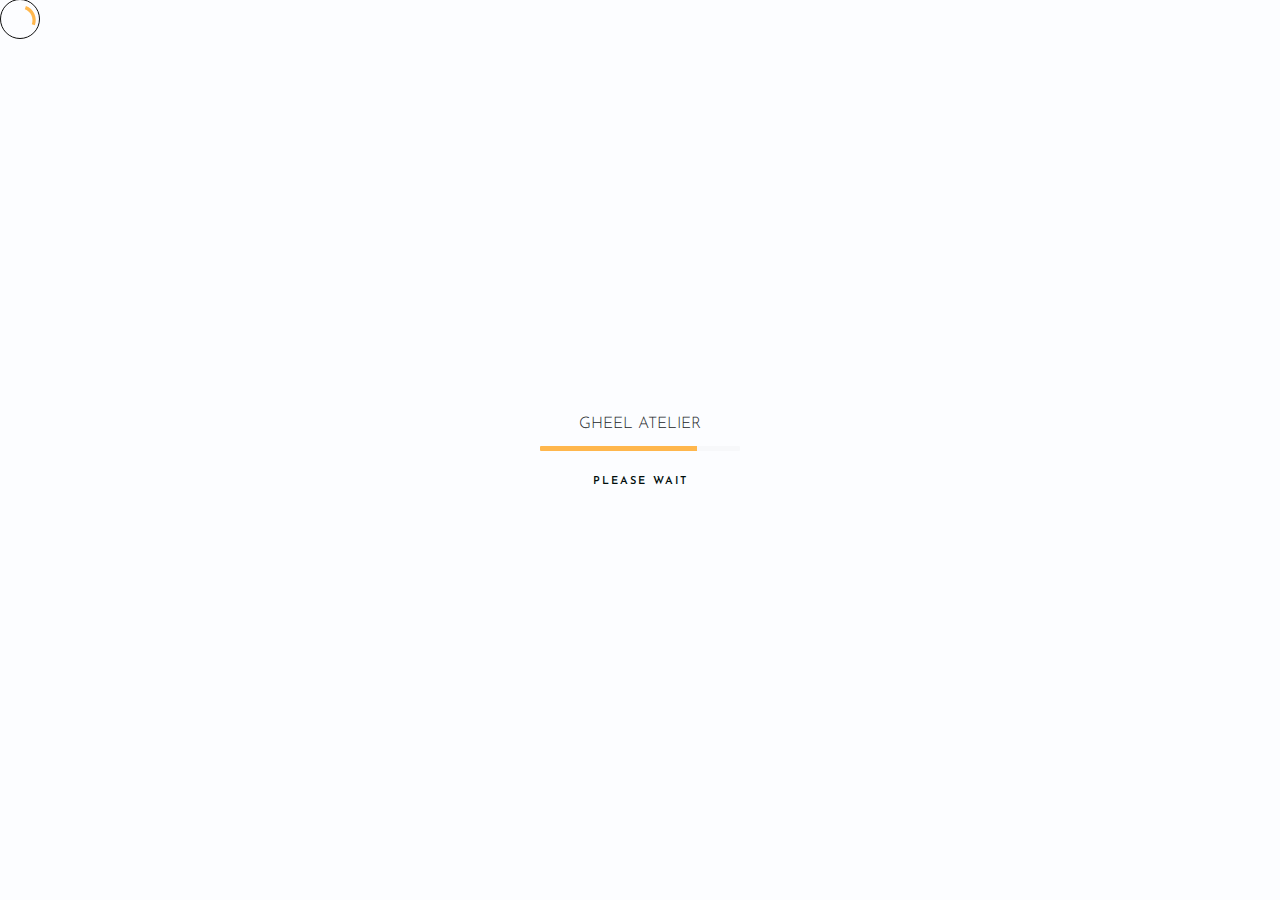
==== commit 9afbc07d: "basic information added" ====
--- a/index.html
+++ b/index.html
@@ -1,6 +1,6 @@
 <!DOCTYPE html>
 <html lang="zxx">
-  <!-- Mirrored from ultimatewebsolutions.net/mireya/light/ by HTTrack Website Copier/3.x [XR&CO'2014], Wed, 22 Sep 2021 06:31:32 GMT -->
+  <!-- Mirrored from ultimatewebsolutions.net/GHEEL ATELIER/light/ by HTTrack Website Copier/3.x [XR&CO'2014], Wed, 22 Sep 2021 06:31:32 GMT -->
   <head>
     <meta charset="UTF-8" />
     <meta name="viewport" content="width=device-width, initial-scale=1.0" />
@@ -26,7 +26,7 @@
     <!-- main css -->
     <link rel="stylesheet" href="css/style-light.css" />
 
-    <title>GHEEL ATELIER</title>
+    <title>Home - GHEEL ATELIER</title>
   </head>
 
   <body>
@@ -34,11 +34,7 @@
       <!-- preloader -->
       <div class="mry-preloader mry-active">
         <div class="mry-preloader-content">
-          <img
-            class="mry-logo mry-mb-20"
-            src="img/light/logo.svg"
-            alt="Mireya"
-          />
+          <p class="mry-mb-10">GHEEL ATELIER</p>
           <div class="mry-loader-bar">
             <div class="mry-loader"></div>
           </div>
@@ -85,8 +81,8 @@
       <!-- top panel -->
       <div class="mry-top-panel">
         <div class="mry-logo-frame">
-          <a href="index-2.html" class="mry-default-link mry-anima-link">
-            <img class="mry-logo" src="img/light/logo.svg" alt="Mireya" />
+          <a href="index.html" class="mry-default-link mry-anima-link">
+            <p style="font-weight: bold" class="mry-mb-10">GHEEL ATELIER</p>
           </a>
         </div>
         <div class="mry-menu-button-frame">
@@ -108,14 +104,15 @@
             <div class="col-md-4">
               <nav id="mry-dynamic-menu">
                 <ul>
-                  <li
+                  <!-- Home Menu -->
+                  <!-- <li
                     class="menu-item menu-item-has-children current-menu-item"
                   >
                     <a href="#." class="mry-default-link">Home</a>
                     <ul class="sub-menu">
                       <li class="menu-item">
                         <a
-                          href="index-2.html"
+                          href="index.html"
                           class="mry-anima-link mry-default-link"
                           >Half slider</a
                         >
@@ -128,6 +125,11 @@
                         >
                       </li>
                     </ul>
+                  </li> -->
+                  <li class="menu-item current-menu-item">
+                    <a href="index.html" class="mry-anima-link mry-default-link"
+                      >Home</a
+                    >
                   </li>
                   <li class="menu-item">
                     <a href="about.html" class="mry-anima-link mry-default-link"
@@ -181,7 +183,9 @@
                       >Contact</a
                     >
                   </li>
-                  <li class="menu-item menu-item-has-children">
+
+                  <!-- Blog Menu -->
+                  <!-- <li class="menu-item menu-item-has-children">
                     <a href="#." class="mry-default-link">Blog</a>
                     <ul class="sub-menu">
                       <li class="menu-item">
@@ -199,7 +203,7 @@
                         >
                       </li>
                     </ul>
-                  </li>
+                  </li> -->
                 </ul>
               </nav>
             </div>
@@ -419,7 +423,7 @@
             </div>
 
             <div class="mry-slider-arrows">
-              <div class="mry-label">Slider Navigation</div>
+              <!-- <div class="mry-label">Slider Navigation</div> -->
               <div class="mry-button-prev mry-magnetic-link">
                 <span class="mry-magnetic-object"
                   ><i class="fas fa-arrow-left"></i
@@ -464,5 +468,5 @@
     <script src="js/main.js"></script>
   </body>
 
-  <!-- Mirrored from ultimatewebsolutions.net/mireya/light/ by HTTrack Website Copier/3.x [XR&CO'2014], Wed, 22 Sep 2021 06:31:42 GMT -->
+  <!-- Mirrored from ultimatewebsolutions.net/GHEEL ATELIER/light/ by HTTrack Website Copier/3.x [XR&CO'2014], Wed, 22 Sep 2021 06:31:42 GMT -->
 </html>
--- a/css/style-light.css
+++ b/css/style-light.css
@@ -1,6 +1,6 @@
 /*
-Template Name: Mireya
-Template URL: https://ultimatewebsolutions.net/mireya/intro/
+Template Name: GHEEL ATELIER
+Template URL: https://ultimatewebsolutions.net/GHEEL ATELIER/intro/
 Author: Ultimate Websolutions
 Author URL: https://themeforest.net/user/ultimatewebsolutions/
 
@@ -63,362 +63,392 @@
 @import url("https://fonts.googleapis.com/css2?family=Josefin+Sans:ital,wght@0,100;0,200;0,300;0,400;0,500;0,600;0,700;1,100;1,200;1,300;1,400;1,500;1,600;1,700&amp;display=swap");
 /* Defaults */
 
-*, *:after, *:before {
-	box-sizing: border-box;
+*,
+*:after,
+*:before {
+  box-sizing: border-box;
 }
 
 *:focus {
-	outline: inherit;
+  outline: inherit;
 }
 
 .container {
-	position: relative;
+  position: relative;
 }
 
 body {
-	background-color: #f7f8fa;
-	padding: 0;
-	margin: 0;
-	font-size: 16px;
-	font-weight: 300;
-	font-family: 'Josefin Sans', sans-serif;
+  background-color: #f7f8fa;
+  padding: 0;
+  margin: 0;
+  font-size: 16px;
+  font-weight: 300;
+  font-family: "Josefin Sans", sans-serif;
 }
 
 .mry-text {
-	width: 100%;
-	font-size: 16px;
-	line-height: 22px;
-	color: #424242;
+  width: 100%;
+  font-size: 16px;
+  line-height: 22px;
+  color: #424242;
 }
 
 .mry-text a {
-	text-decoration: underline;
-	color: #ffb74d;
+  text-decoration: underline;
+  color: #ffb74d;
 }
 
 .mry-text a:hover {
-	color: #ffb74d;
-	text-decoration: underline;
+  color: #ffb74d;
+  text-decoration: underline;
 }
 
 .mry-text .mry-color-text {
-	color: #ffb74d;
+  color: #ffb74d;
 }
 
 .mry-text.mry-simple-text {
-	line-height: 16px;
-	margin: 0;
+  line-height: 16px;
+  margin: 0;
 }
 
 .mry-text-center {
-	text-align: center;
-}
-
-a, a:hover {
-	color: inherit;
-	text-decoration: none;
+  text-align: center;
+}
+
+a,
+a:hover {
+  color: inherit;
+  text-decoration: none;
 }
 
 /* Text */
 
-.mry-h1, .mry-h2, .mry-h3, .mry-h4, .mry-h5, .mry-h6, h1, h2, h3, h4, h5, h6 {
-	position: relative;
-	margin: 0;
-	padding: 0;
-	color: #010d0d;
-	font-weight: 800;
-	font-family: -apple-system, BlinkMacSystemFont, sans-serif;
-}
-
-.mry-h1, h1 {
-	font-size: 72px;
-	line-height: 84px;
-	font-weight: 900;
-}
-
-.mry-h2, h2 {
-	font-size: 48px;
-	line-height: 66px;
-	font-weight: 900;
-}
-
-.mry-h3, h3 {
-	font-size: 32px;
-	line-height: 40px;
-	font-weight: 900;
-}
-
-.mry-h4, h4 {
-	font-size: 22px;
-	line-height: 30px;
-	font-weight: 900;
-}
-
-.mry-h6, h6 {
-	font-size: 14px;
+.mry-h1,
+.mry-h2,
+.mry-h3,
+.mry-h4,
+.mry-h5,
+.mry-h6,
+h1,
+h2,
+h3,
+h4,
+h5,
+h6 {
+  position: relative;
+  margin: 0;
+  padding: 0;
+  color: #010d0d;
+  font-weight: 800;
+  font-family: -apple-system, BlinkMacSystemFont, sans-serif;
+}
+
+.mry-h1,
+h1 {
+  font-size: 72px;
+  line-height: 84px;
+  font-weight: 900;
+}
+
+.mry-h2,
+h2 {
+  font-size: 48px;
+  line-height: 66px;
+  font-weight: 900;
+}
+
+.mry-h3,
+h3 {
+  font-size: 32px;
+  line-height: 40px;
+  font-weight: 900;
+}
+
+.mry-h4,
+h4 {
+  font-size: 22px;
+  line-height: 30px;
+  font-weight: 900;
+}
+
+.mry-h6,
+h6 {
+  font-size: 14px;
 }
 
 .mry-border-text {
-	letter-spacing: 0;
-	-webkit-text-stroke-width: 2px;
-	-moz-text-stroke-width: 2px;
-	-webkit-text-stroke-color: #010d0d;
-	-moz-text-stroke-color: #010d0d;
-	color: transparent !important;
+  letter-spacing: 0;
+  -webkit-text-stroke-width: 2px;
+  -moz-text-stroke-width: 2px;
+  -webkit-text-stroke-color: #010d0d;
+  -moz-text-stroke-color: #010d0d;
+  color: transparent !important;
 }
 
 .mry-label {
-	color: #010d0d;
-	text-transform: uppercase;
-	font-size: 11px;
-	font-weight: 600;
-	letter-spacing: 2px;
-	line-height: 15px;
-	padding-top: 3px;
+  color: #010d0d;
+  text-transform: uppercase;
+  font-size: 11px;
+  font-weight: 600;
+  letter-spacing: 2px;
+  line-height: 15px;
+  padding-top: 3px;
 }
 
 /* After 992px */
 
 @media (max-width: 992px) {
-	.mry-text-right {
-		text-align: left !important;
-	}
-	.mry-text-right .mry-subtitle {
-		padding-right: 40px;
-	}
-	.mry-text-right .mry-subtitle:before {
-		left: 0;
-		right: auto;
-	}
+  .mry-text-right {
+    text-align: left !important;
+  }
+  .mry-text-right .mry-subtitle {
+    padding-right: 40px;
+  }
+  .mry-text-right .mry-subtitle:before {
+    left: 0;
+    right: auto;
+  }
 }
 
 /* After 768px */
 
 @media (max-width: 768px) {
-	.mry-h1, h1 {
-		font-size: 38px;
-		line-height: 52px;
-	}
-	.mry-h1 .mry-border-text, h1 .mry-border-text {
-		letter-spacing: -1px;
-		-webkit-text-stroke-width: 0;
-		-moz-text-stroke-width: 0;
-		-webkit-text-stroke-color: inherit;
-		-moz-text-stroke-color: inherit;
-		color: inherit !important;
-	}
-	.mry-h2, h2 {
-		font-size: 36px;
-		line-height: 40px;
-	}
-	.mry-h2 .mry-border-text, h2 .mry-border-text {
-		letter-spacing: -1px;
-		-webkit-text-stroke-width: 0;
-		-moz-text-stroke-width: 0;
-		-webkit-text-stroke-color: inherit;
-		-moz-text-stroke-color: inherit;
-		color: inherit !important;
-	}
-	.mry-h3, h3 {
-		font-size: 28px;
-		line-height: 30px;
-	}
-	.mry-h3 .mry-border-text, h3 .mry-border-text {
-		letter-spacing: -1px;
-		-webkit-text-stroke-width: 0;
-		-moz-text-stroke-width: 0;
-		-webkit-text-stroke-color: inherit;
-		-moz-text-stroke-color: inherit;
-		color: inherit !important;
-	}
-	.mry-h4, h4 {
-		font-size: 20px;
-		line-height: 22px;
-	}
-	.mry-h4 .mry-border-text, h4 .mry-border-text {
-		letter-spacing: -1px;
-		-webkit-text-stroke-width: 0;
-		-moz-text-stroke-width: 0;
-		-webkit-text-stroke-color: inherit;
-		-moz-text-stroke-color: inherit;
-		color: inherit !important;
-	}
-	.mry-text {
-		font-size: 14px;
-		line-height: 20px;
-	}
-	.mry-label, .mry-subtitle {
-		font-size: 10px;
-	}
+  .mry-h1,
+  h1 {
+    font-size: 38px;
+    line-height: 52px;
+  }
+  .mry-h1 .mry-border-text,
+  h1 .mry-border-text {
+    letter-spacing: -1px;
+    -webkit-text-stroke-width: 0;
+    -moz-text-stroke-width: 0;
+    -webkit-text-stroke-color: inherit;
+    -moz-text-stroke-color: inherit;
+    color: inherit !important;
+  }
+  .mry-h2,
+  h2 {
+    font-size: 36px;
+    line-height: 40px;
+  }
+  .mry-h2 .mry-border-text,
+  h2 .mry-border-text {
+    letter-spacing: -1px;
+    -webkit-text-stroke-width: 0;
+    -moz-text-stroke-width: 0;
+    -webkit-text-stroke-color: inherit;
+    -moz-text-stroke-color: inherit;
+    color: inherit !important;
+  }
+  .mry-h3,
+  h3 {
+    font-size: 28px;
+    line-height: 30px;
+  }
+  .mry-h3 .mry-border-text,
+  h3 .mry-border-text {
+    letter-spacing: -1px;
+    -webkit-text-stroke-width: 0;
+    -moz-text-stroke-width: 0;
+    -webkit-text-stroke-color: inherit;
+    -moz-text-stroke-color: inherit;
+    color: inherit !important;
+  }
+  .mry-h4,
+  h4 {
+    font-size: 20px;
+    line-height: 22px;
+  }
+  .mry-h4 .mry-border-text,
+  h4 .mry-border-text {
+    letter-spacing: -1px;
+    -webkit-text-stroke-width: 0;
+    -moz-text-stroke-width: 0;
+    -webkit-text-stroke-color: inherit;
+    -moz-text-stroke-color: inherit;
+    color: inherit !important;
+  }
+  .mry-text {
+    font-size: 14px;
+    line-height: 20px;
+  }
+  .mry-label,
+  .mry-subtitle {
+    font-size: 10px;
+  }
 }
 
 .mry-text-right {
-	text-align: right;
+  text-align: right;
 }
 
 /* Background Canvas */
 
 .mry-dots {
-	position: absolute;
-	top: 0;
-	left: 0;
-	width: 100%;
-	height: 100vh;
-	opacity: 0.6;
+  position: absolute;
+  top: 0;
+  left: 0;
+  width: 100%;
+  height: 100vh;
+  opacity: 0.6;
 }
 
 /* Cursor and Trigers */
 
 .mry-magic-cursor {
-	position: absolute;
-	width: 30px;
-	height: 30px;
-	pointer-events: none;
-	z-index: 999999999999999;
+  position: absolute;
+  width: 30px;
+  height: 30px;
+  pointer-events: none;
+  z-index: 999999999999999;
 }
 
 .mry-ball {
-	position: fixed;
-	display: block;
-	left: 0;
-	top: -1px;
-	width: 40px;
-	height: 40px;
-	border: 1px solid #0d0d0d;
-	border-radius: 50%;
-	pointer-events: none;
-	opacity: 0.5;
+  position: fixed;
+  display: block;
+  left: 0;
+  top: -1px;
+  width: 40px;
+  height: 40px;
+  border: 1px solid #0d0d0d;
+  border-radius: 50%;
+  pointer-events: none;
+  opacity: 0.5;
 }
 
 .mry-ball svg {
-	opacity: 0;
-	transition: 0.3s ease-in-out;
+  opacity: 0;
+  transition: 0.3s ease-in-out;
 }
 
 .mry-magnetic-link {
-	width: 100px;
-	height: 100px;
-	display: flex;
-	position: relative;
-	justify-content: center;
-	align-items: center;
-	float: left;
-	z-index: 10;
-	cursor: pointer;
-	border-radius: 50%;
+  width: 100px;
+  height: 100px;
+  display: flex;
+  position: relative;
+  justify-content: center;
+  align-items: center;
+  float: left;
+  z-index: 10;
+  cursor: pointer;
+  border-radius: 50%;
 }
 
 /* Buttons */
 
-.mry-btn, .mry-btn-text {
-	cursor: pointer;
-	position: relative;
-	text-decoration: none;
-	border-radius: 3px;
-	display: inline-block;
-	border: none;
-	text-decoration: none;
-	height: 55px;
-	margin-right: 10px;
-	line-height: 55px;
-	padding: 0 40px;
-	font-size: 11px;
-	text-transform: uppercase;
-	font-weight: 600;
-	letter-spacing: 2px;
-	color: #0d0d0d;
-	border: solid 2px #0d0d0d;
-	background-color: transparent;
-	transition: 0.4s ease-in-out;
-	outline: none !important;
-}
-
-.mry-btn:hover, .mry-btn-text:hover {
-	color: #ffb74d;
-}
-
+.mry-btn,
 .mry-btn-text {
-	border-color: transparent;
-	padding: 0 20px;
+  cursor: pointer;
+  position: relative;
+  text-decoration: none;
+  border-radius: 3px;
+  display: inline-block;
+  border: none;
+  text-decoration: none;
+  height: 55px;
+  margin-right: 10px;
+  line-height: 55px;
+  padding: 0 40px;
+  font-size: 11px;
+  text-transform: uppercase;
+  font-weight: 600;
+  letter-spacing: 2px;
+  color: #0d0d0d;
+  border: solid 2px #0d0d0d;
+  background-color: transparent;
+  transition: 0.4s ease-in-out;
+  outline: none !important;
+}
+
+.mry-btn:hover,
+.mry-btn-text:hover {
+  color: #ffb74d;
+}
+
+.mry-btn-text {
+  border-color: transparent;
+  padding: 0 20px;
 }
 
 .mry-link {
-	position: relative;
-	text-decoration: none;
-	border-radius: 3px;
-	display: inline-block;
-	border: none;
-	text-decoration: none;
-	margin-right: 10px;
-	font-size: 11px;
-	text-transform: uppercase;
-	font-weight: 600;
-	letter-spacing: 2px;
-	color: #0d0d0d;
-	transition: 0.4s ease-in-out;
+  position: relative;
+  text-decoration: none;
+  border-radius: 3px;
+  display: inline-block;
+  border: none;
+  text-decoration: none;
+  margin-right: 10px;
+  font-size: 11px;
+  text-transform: uppercase;
+  font-weight: 600;
+  letter-spacing: 2px;
+  color: #0d0d0d;
+  transition: 0.4s ease-in-out;
 }
 
 .mry-link:hover {
-	color: #ffb74d;
+  color: #ffb74d;
 }
 
 /* Space */
 
 .mry-p-100-100 {
-	padding-top: 100px;
-	margin-bottom: 100px;
+  padding-top: 100px;
+  margin-bottom: 100px;
 }
 
 .mry-p-100-0 {
-	padding-top: 100px;
+  padding-top: 100px;
 }
 
 .mry-p-140-0 {
-	padding-top: 140px;
+  padding-top: 140px;
 }
 
 .mry-p-0-100 {
-	padding-bottom: 100px;
+  padding-bottom: 100px;
 }
 
 .mry-p-0-40 {
-	padding-bottom: 40px;
+  padding-bottom: 40px;
 }
 
 .mry-mb-100 {
-	margin-bottom: 100px;
+  margin-bottom: 100px;
 }
 
 .mry-mb-60 {
-	margin-bottom: 90px;
+  margin-bottom: 90px;
 }
 
 .mry-mb-40 {
-	margin-bottom: 40px;
+  margin-bottom: 40px;
 }
 
 .mry-mb-30 {
-	margin-bottom: 30px;
+  margin-bottom: 30px;
 }
 
 .mry-mb-20 {
-	margin-bottom: 20px;
+  margin-bottom: 20px;
 }
 
 .mry-mb-10 {
-	margin-bottom: 10px;
+  margin-bottom: 10px;
 }
 
 .mry-mb-5 {
-	margin-bottom: 5px;
+  margin-bottom: 5px;
 }
 
 .mry-mt-100 {
-	margin-top: 100px;
+  margin-top: 100px;
 }
 
 .mry-mt-60 {
-	margin-top: 60px;
+  margin-top: 60px;
 }
 
 /* Frame
@@ -427,397 +457,405 @@
 /* App markup */
 
 .mry-app {
-	position: relative;
-	overflow: hidden;
+  position: relative;
+  overflow: hidden;
 }
 
 .mry-app .mry-preloader {
-	position: fixed;
-	top: 0;
-	left: 0;
-	right: 0;
-	bottom: 0;
-	width: 100vw;
-	height: 100vh;
-	background-color: #fcfdff;
-	opacity: 0;
-	pointer-events: none;
-	z-index: 99999999999;
-	display: flex;
-	justify-content: center;
-	align-items: center;
-	transform: scale(1.2);
-	transition: 1s ease-in-out;
+  position: fixed;
+  top: 0;
+  left: 0;
+  right: 0;
+  bottom: 0;
+  width: 100vw;
+  height: 100vh;
+  background-color: #fcfdff;
+  opacity: 0;
+  pointer-events: none;
+  z-index: 99999999999;
+  display: flex;
+  justify-content: center;
+  align-items: center;
+  transform: scale(1.2);
+  transition: 1s ease-in-out;
 }
 
 .mry-app .mry-preloader .mry-preloader-content {
-	text-align: center;
+  text-align: center;
 }
 
 .mry-app .mry-preloader .mry-preloader-content .mry-logo {
-	width: 80px;
+  width: 80px;
 }
 
 .mry-app .mry-preloader .mry-preloader-content .mry-loader-bar {
-	margin-bottom: 20px;
-	height: 5px;
-	border-radius: 1px;
-	position: relative;
-	overflow: hidden;
-	width: 200px;
-	background-color: #f7f8fa;
+  margin-bottom: 20px;
+  height: 5px;
+  border-radius: 1px;
+  position: relative;
+  overflow: hidden;
+  width: 200px;
+  background-color: #f7f8fa;
 }
 
 .mry-app .mry-preloader .mry-preloader-content .mry-loader-bar .mry-loader {
-	height: 100%;
-	width: 0;
-	background-color: #ffb74d;
-	transition-timing-function: ease-in;
+  height: 100%;
+  width: 0;
+  background-color: #ffb74d;
+  transition-timing-function: ease-in;
 }
 
 .mry-app .mry-preloader.mry-active {
-	transform: scale(1);
-	pointer-events: all;
-	opacity: 1;
+  transform: scale(1);
+  pointer-events: all;
+  opacity: 1;
 }
 
 .mry-app .mry-top-panel {
-	position: fixed;
-	z-index: 99;
-	top: 0;
-	left: 0;
-	display: flex;
-	justify-content: space-between;
-	align-items: center;
-	height: 100px;
-	width: 100%;
+  position: fixed;
+  z-index: 99;
+  top: 0;
+  left: 0;
+  display: flex;
+  justify-content: space-between;
+  align-items: center;
+  height: 100px;
+  width: 100%;
 }
 
 .mry-app .mry-top-panel .mry-logo-frame {
-	background-color: #f7f8fa;
-	display: block;
-	display: flex;
-	justify-content: flex-start;
-	align-items: center;
-	padding: 0 40px;
-	height: 100px;
+  background-color: #f7f8fa;
+  display: block;
+  display: flex;
+  justify-content: flex-start;
+  align-items: center;
+  padding: 0 40px;
+  height: 100px;
 }
 
 .mry-app .mry-top-panel .mry-logo-frame .mry-logo {
-	width: 80px;
+  width: 80px;
 }
 
 /* Menu Button */
 
 .mry-menu-button-frame {
-	padding-left: 40px;
-	display: flex;
-	align-items: center;
-	justify-content: space-between;
-	background-color: #f7f8fa;
+  padding-left: 40px;
+  display: flex;
+  align-items: center;
+  justify-content: space-between;
+  background-color: #f7f8fa;
 }
 
 .mry-menu-button-frame .mry-label {
-	color: #0d0d0d;
+  color: #0d0d0d;
 }
 
 .mry-menu-button-frame .mry-menu-btn {
-	position: relative;
-	border-radius: 50%;
-	cursor: pointer;
-	display: flex;
-	justify-content: center;
-	align-items: center;
-	transition: 0.3s ease-in-out;
+  position: relative;
+  border-radius: 50%;
+  cursor: pointer;
+  display: flex;
+  justify-content: center;
+  align-items: center;
+  transition: 0.3s ease-in-out;
 }
 
 .mry-menu-button-frame .mry-menu-btn .mry-burger {
-	display: flex;
-	justify-content: center;
-	padding-top: 1px;
-	width: 20px;
-	height: 20px;
-	border-radius: 50%;
-}
-
-.mry-menu-button-frame .mry-menu-btn .mry-burger span, .mry-menu-button-frame .mry-menu-btn .mry-burger span:after, .mry-menu-button-frame .mry-menu-btn .mry-burger span:before {
-	content: "";
-	display: block;
-	width: 19px;
-	height: 0.177em;
-	border-radius: 3px;
-	background: #0d0d0d;
-	transition: 0.3s ease-in-out;
-	backface-visibility: hidden;
+  display: flex;
+  justify-content: center;
+  padding-top: 1px;
+  width: 20px;
+  height: 20px;
+  border-radius: 50%;
+}
+
+.mry-menu-button-frame .mry-menu-btn .mry-burger span,
+.mry-menu-button-frame .mry-menu-btn .mry-burger span:after,
+.mry-menu-button-frame .mry-menu-btn .mry-burger span:before {
+  content: "";
+  display: block;
+  width: 19px;
+  height: 0.177em;
+  border-radius: 3px;
+  background: #0d0d0d;
+  transition: 0.3s ease-in-out;
+  backface-visibility: hidden;
 }
 
 .mry-menu-button-frame .mry-menu-btn .mry-burger span {
-	position: relative;
-	margin: 7px 0 0;
-}
-
-.mry-menu-button-frame .mry-menu-btn .mry-burger span:after, .mry-menu-button-frame .mry-menu-btn .mry-burger span:before {
-	position: absolute;
-}
-
+  position: relative;
+  margin: 7px 0 0;
+}
+
+.mry-menu-button-frame .mry-menu-btn .mry-burger span:after,
 .mry-menu-button-frame .mry-menu-btn .mry-burger span:before {
-	top: -7px;
+  position: absolute;
+}
+
+.mry-menu-button-frame .mry-menu-btn .mry-burger span:before {
+  top: -7px;
 }
 
 .mry-menu-button-frame .mry-menu-btn .mry-burger span:after {
-	top: 7px;
+  top: 7px;
 }
 
 .mry-menu-button-frame .mry-menu-btn.mry-active .mry-burger span {
-	transform: rotate(45deg);
+  transform: rotate(45deg);
 }
 
 .mry-menu-button-frame .mry-menu-btn.mry-active .mry-burger span:before {
-	transform: translate(0px, 7px) rotate(-90deg);
+  transform: translate(0px, 7px) rotate(-90deg);
 }
 
 .mry-menu-button-frame .mry-menu-btn.mry-active .mry-burger span:after {
-	transform: translate(0px, -7px) rotate(-90deg);
+  transform: translate(0px, -7px) rotate(-90deg);
 }
 
 /* Menu */
 
 .mry-menu {
-	width: 100vw;
-	height: 100vh;
-	position: fixed;
-	z-index: 98;
-	top: 0;
-	right: 0;
-	background-color: #fcfdff;
-	transform: translateX(100%);
-	transition: 0.3s ease-in-out;
-	transition-delay: 0.2s;
+  width: 100vw;
+  height: 100vh;
+  position: fixed;
+  z-index: 98;
+  top: 0;
+  right: 0;
+  background-color: #fcfdff;
+  transform: translateX(100%);
+  transition: 0.3s ease-in-out;
+  transition-delay: 0.2s;
 }
 
 .mry-menu nav {
-	opacity: 0;
-	display: flex;
-	align-items: center;
-	height: 100vh;
-	transform: translateX(100%) scale(0.8);
-	transition: 0.6s ease-in-out;
-	transition-delay: 0.1s;
+  opacity: 0;
+  display: flex;
+  align-items: center;
+  height: 100vh;
+  transform: translateX(100%) scale(0.8);
+  transition: 0.6s ease-in-out;
+  transition-delay: 0.1s;
 }
 
 .mry-menu nav ul {
-	padding: 0;
-	margin: 0;
-	width: 100%;
+  padding: 0;
+  margin: 0;
+  width: 100%;
 }
 
 .mry-menu nav ul .menu-item {
-	list-style-type: none;
-	margin-bottom: 20px;
+  list-style-type: none;
+  margin-bottom: 20px;
 }
 
 .mry-menu nav ul .menu-item:last-child {
-	margin-bottom: 0;
+  margin-bottom: 0;
 }
 
 .mry-menu nav ul .menu-item a {
-	color: #010d0d;
-	font-size: 34px;
-	display: inline-block;
-	height: 100%;
-	font-family: -apple-system, BlinkMacSystemFont, sans-serif;
-	font-weight: 900;
+  color: #010d0d;
+  font-size: 34px;
+  display: inline-block;
+  height: 100%;
+  font-family: -apple-system, BlinkMacSystemFont, sans-serif;
+  font-weight: 900;
 }
 
 .mry-menu nav ul .menu-item.current-menu-item a {
-	color: #ffb74d;
+  color: #ffb74d;
 }
 
 .mry-menu nav ul .menu-item .sub-menu {
-	padding-left: 20px;
-	max-height: 0;
-	overflow: hidden;
-	transition: 0.3s ease-in-out;
+  padding-left: 20px;
+  max-height: 0;
+  overflow: hidden;
+  transition: 0.3s ease-in-out;
 }
 
 .mry-menu nav ul .menu-item .sub-menu a {
-	color: #010d0d;
-	transition: 0.3s ease-in-out;
+  color: #010d0d;
+  transition: 0.3s ease-in-out;
 }
 
 .mry-menu nav ul .menu-item .sub-menu a:hover {
-	color: #424242 !important;
+  color: #424242 !important;
 }
 
 .mry-menu nav ul .menu-item .sub-menu.mry-active {
-	max-height: 300px;
+  max-height: 300px;
 }
 
 .mry-menu nav ul .menu-item .sub-menu .menu-item a {
-	text-transform: uppercase;
-	font-size: 11px;
-	font-weight: 600;
-	letter-spacing: 2px;
-	line-height: 15px;
-	color: #424242;
+  text-transform: uppercase;
+  font-size: 11px;
+  font-weight: 600;
+  letter-spacing: 2px;
+  line-height: 15px;
+  color: #424242;
 }
 
 .mry-menu nav ul .menu-item .sub-menu .menu-item:first-child {
-	margin-top: 20px;
+  margin-top: 20px;
 }
 
 .mry-menu nav ul .menu-item.menu-item-has-children {
-	position: relative;
-	cursor: pointer;
+  position: relative;
+  cursor: pointer;
 }
 
 .mry-menu nav ul .menu-item.menu-item-has-children:after {
-	color: #424242;
-	font-family: "Font Awesome 5 Free";
-	font-weight: 900;
-	content: "\f078";
-	position: absolute;
-	top: 15px;
-	right: 0;
-	transition: 0.3s ease-in-out;
+  color: #424242;
+  font-family: "Font Awesome 5 Free";
+  font-weight: 900;
+  content: "\f078";
+  position: absolute;
+  top: 15px;
+  right: 0;
+  transition: 0.3s ease-in-out;
 }
 
 .mry-menu nav ul .menu-item.menu-item-has-children.mry-active:after {
-	transform: rotate(180deg);
+  transform: rotate(180deg);
 }
 
 .mry-menu .mry-info-box-frame {
-	padding: 40px;
-	position: absolute;
-	width: 500%;
-	background-color: #f7f8fa;
-	height: 100vh;
-	display: flex;
-	align-items: center;
-	opacity: 0;
-	transform: translateX(200%);
-	transition: 0.6s ease-in-out;
-	transition-delay: 0.05s;
+  padding: 40px;
+  position: absolute;
+  width: 500%;
+  background-color: #f7f8fa;
+  height: 100vh;
+  display: flex;
+  align-items: center;
+  opacity: 0;
+  transform: translateX(200%);
+  transition: 0.6s ease-in-out;
+  transition-delay: 0.05s;
 }
 
 .mry-menu .mry-info-box-frame .mry-info-box .mry-label {
-	color: #424242;
+  color: #424242;
 }
 
 .mry-menu.mry-active {
-	transform: translateX(0);
-	transition: 0.3s ease-out;
-	transition-delay: 0s;
+  transform: translateX(0);
+  transition: 0.3s ease-out;
+  transition-delay: 0s;
 }
 
 .mry-menu.mry-active .mry-info-box-frame {
-	opacity: 1;
-	transform: translateX(0);
-	transition: 0.5s ease-out;
+  opacity: 1;
+  transform: translateX(0);
+  transition: 0.5s ease-out;
 }
 
 .mry-menu.mry-active nav {
-	opacity: 1;
-	transform: translateX(0) scale(1);
-	transition: 0.5s ease-out;
-	transition-delay: 0s;
+  opacity: 1;
+  transform: translateX(0) scale(1);
+  transition: 0.5s ease-out;
+  transition-delay: 0s;
 }
 
 .mry-menu.mry-menu-half {
-	width: 40vw;
-	min-width: 550px;
-	padding: 0 100px;
+  width: 40vw;
+  min-width: 550px;
+  padding: 0 100px;
 }
 
 .mry-menu.mry-menu-half.mry-active nav {
-	transition: 0.4s ease-out;
+  transition: 0.4s ease-out;
 }
 
 /* Frame after 768px */
 
 @media (max-width: 768px) {
-	.mry-menu {
-		padding: 0 30px;
-	}
-	.mry-menu nav ul .menu-item a {
-		font-size: 22px;
-	}
-	.mry-menu nav ul .menu-item.menu-item-has-children:after {
-		top: 7px;
-		font-size: 12px;
-	}
-	.mry-menu .mry-info-box-frame {
-		display: none;
-	}
+  .mry-menu {
+    padding: 0 30px;
+  }
+  .mry-menu nav ul .menu-item a {
+    font-size: 22px;
+  }
+  .mry-menu nav ul .menu-item.menu-item-has-children:after {
+    top: 7px;
+    font-size: 12px;
+  }
+  .mry-menu .mry-info-box-frame {
+    display: none;
+  }
 }
 
 /* Frame after 550px */
 
 @media (max-width: 550px) {
-	.mry-menu.mry-menu-half {
-		width: 100%;
-		min-width: 0px;
-	}
-}
-
-html.is-animating body, html.is-rendering body {
-	pointer-events: none;
-}
-
-html.is-animating body .mry-ball, html.is-rendering body .mry-ball {
-	background-color: transparent !important;
-	opacity: 1 !important;
-}
-
-html.is-animating body .mry-ball svg, html.is-rendering body .mry-ball svg {
-	opacity: 1;
-}
-
-html.is-animating body .mry-ball svg path, html.is-rendering body .mry-ball svg path {
-	fill: #ffb74d;
+  .mry-menu.mry-menu-half {
+    width: 100%;
+    min-width: 0px;
+  }
+}
+
+html.is-animating body,
+html.is-rendering body {
+  pointer-events: none;
+}
+
+html.is-animating body .mry-ball,
+html.is-rendering body .mry-ball {
+  background-color: transparent !important;
+  opacity: 1 !important;
+}
+
+html.is-animating body .mry-ball svg,
+html.is-rendering body .mry-ball svg {
+  opacity: 1;
+}
+
+html.is-animating body .mry-ball svg path,
+html.is-rendering body .mry-ball svg path {
+  fill: #ffb74d;
 }
 
 @keyframes loading {
-	0% {
-		transform: rotate(0deg);
-	}
-	100% {
-		transform: rotate(360deg);
-	}
+  0% {
+    transform: rotate(0deg);
+  }
+  100% {
+    transform: rotate(360deg);
+  }
 }
 
 .transition-fade {
-	transition: 0.6s;
-	opacity: 1;
-	transform: scale(1);
-	filter: none;
-	transition: 0.6s;
+  transition: 0.6s;
+  opacity: 1;
+  transform: scale(1);
+  filter: none;
+  transition: 0.6s;
 }
 
 .transition-fade .mry-loading-curtain {
-	transform: translateX(-100%);
-	transition: 1s;
+  transform: translateX(-100%);
+  transition: 1s;
 }
 
 html.is-animating .transition-fade {
-	opacity: 0;
-	transition-delay: 0.4s;
-	transform: scale(1.1);
+  opacity: 0;
+  transition-delay: 0.4s;
+  transform: scale(1.1);
 }
 
 html.is-animating .transition-fade .mry-loading-curtain {
-	transform: translateX(0);
-	transition: 1s;
-}
-
-.mry-curtain, .mry-loading-curtain {
-	position: absolute;
-	top: 0;
-	left: 0;
-	width: 100%;
-	height: 100%;
-	background-color: #f7f8fa;
-	z-index: 1;
+  transform: translateX(0);
+  transition: 1s;
+}
+
+.mry-curtain,
+.mry-loading-curtain {
+  position: absolute;
+  top: 0;
+  left: 0;
+  width: 100%;
+  height: 100%;
+  background-color: #f7f8fa;
+  z-index: 1;
 }
 
 /* Content
@@ -826,850 +864,918 @@
 /* Backgrounds */
 
 .mry-head-bg {
-	position: absolute;
-	z-index: -2;
-	top: 0;
-	left: 0;
-	height: 550px;
-	width: 100%;
+  position: absolute;
+  z-index: -2;
+  top: 0;
+  left: 0;
+  height: 550px;
+  width: 100%;
 }
 
 .mry-head-bg img {
-	width: 100%;
-	height: 550px;
-	object-fit: cover;
-	object-position: center;
+  width: 100%;
+  height: 550px;
+  object-fit: cover;
+  object-position: center;
 }
 
 .mry-head-bg .mry-bg-overlay {
-	position: absolute;
-	top: 0;
-	left: 0;
-	width: 100%;
-	height: 555px;
-	background-image: linear-gradient(0deg, #f7f8fa 1%, rgba(247, 248, 250, 0.94) 100%, rgba(247, 248, 250, 0.89) 100%);
+  position: absolute;
+  top: 0;
+  left: 0;
+  width: 100%;
+  height: 555px;
+  background-image: linear-gradient(
+    0deg,
+    #f7f8fa 1%,
+    rgba(247, 248, 250, 0.94) 100%,
+    rgba(247, 248, 250, 0.89) 100%
+  );
 }
 
 .mry-head-bg.mry-head-bottom {
-	height: 300px;
-	top: auto;
-	bottom: 0;
+  height: 300px;
+  top: auto;
+  bottom: 0;
 }
 
 .mry-head-bg.mry-head-bottom img {
-	height: 300px;
+  height: 300px;
 }
 
 .mry-head-bg.mry-head-bottom .mry-bg-overlay {
-	height: 305px;
-	transform: rotate(180deg);
+  height: 305px;
+  transform: rotate(180deg);
 }
 
 /* Titles */
 
 .mry-title-center {
-	max-width: 100%;
-	text-align: center;
+  max-width: 100%;
+  text-align: center;
 }
 
 .mry-subtitle {
-	position: relative;
-	font-size: 11px;
-	text-transform: uppercase;
-	font-weight: 600;
-	color: #424242;
-	letter-spacing: 2px;
-	padding-left: 40px;
+  position: relative;
+  font-size: 11px;
+  text-transform: uppercase;
+  font-weight: 600;
+  color: #424242;
+  letter-spacing: 2px;
+  padding-left: 40px;
 }
 
 .mry-subtitle:before {
-	content: '';
-	width: 30px;
-	height: 3px;
-	background-color: #ffb74d;
-	border-radius: 3px;
-	position: absolute;
-	left: 0;
-	top: calc(50% - 4px);
+  content: "";
+  width: 30px;
+  height: 3px;
+  background-color: #ffb74d;
+  border-radius: 3px;
+  position: absolute;
+  left: 0;
+  top: calc(50% - 4px);
 }
 
 .mry-title-center {
-	max-width: 100%;
-	text-align: center;
+  max-width: 100%;
+  text-align: center;
 }
 
 .mry-title-center .mry-subtitle {
-	padding-left: 0;
-	padding-top: 20px;
+  padding-left: 0;
+  padding-top: 20px;
 }
 
 .mry-title-center .mry-subtitle:before {
-	top: 0;
-	left: 50%;
-	margin-left: -15px;
+  top: 0;
+  left: 50%;
+  margin-left: -15px;
 }
 
 .mry-title-center form {
-	margin-left: auto;
-	margin-right: auto;
+  margin-left: auto;
+  margin-right: auto;
 }
 
 .mry-title-center form .mry-label {
-	width: 100%;
-	text-align: left !important;
+  width: 100%;
+  text-align: left !important;
 }
 
 .mry-numbering {
-	text-align: center;
-	margin-bottom: 40px;
+  text-align: center;
+  margin-bottom: 40px;
 }
 
 .mry-numbering .mry-subtitle {
-	padding-left: 0;
-	padding-top: 40px;
+  padding-left: 0;
+  padding-top: 40px;
 }
 
 .mry-numbering .mry-subtitle:before {
-	top: 20px;
-	left: 50%;
-	margin-left: -15px;
+  top: 20px;
+  left: 50%;
+  margin-left: -15px;
 }
 
 .mry-numbering .mry-border-text {
-	line-height: 55px;
-	font-size: 72px;
-	font-weight: 900;
-	opacity: 0.1;
-	font-family: -apple-system, BlinkMacSystemFont, sans-serif;
+  line-height: 55px;
+  font-size: 72px;
+  font-weight: 900;
+  opacity: 0.1;
+  font-family: -apple-system, BlinkMacSystemFont, sans-serif;
 }
 
 /* Slider Project */
 
 .mry-project-slider-item {
-	width: 100vw;
-	min-height: 100%;
-	height: 100vh;
+  width: 100vw;
+  min-height: 100%;
+  height: 100vh;
 }
 
 .mry-project-slider-item .mry-project-frame {
-	width: 100%;
-	height: 100%;
+  width: 100%;
+  height: 100%;
 }
 
 .mry-project-slider-item .mry-project-frame .mry-cover-frame {
-	float: right;
-	width: 80%;
-	height: 100%;
-	position: relative;
-	overflow: hidden;
-}
-
-.mry-project-slider-item .mry-project-frame .mry-cover-frame .mry-project-cover {
-	position: absolute;
-	z-index: 1;
-	top: 0;
-	right: 0;
-	width: 100%;
-	height: 100%;
-	object-fit: cover;
-}
-
-.mry-project-slider-item .mry-project-frame .mry-cover-frame .mry-project-cover.mry-position-center {
-	object-position: center;
-}
-
-.mry-project-slider-item .mry-project-frame .mry-cover-frame .mry-project-cover.mry-position-left {
-	object-position: left;
-}
-
-.mry-project-slider-item .mry-project-frame .mry-cover-frame .mry-project-cover.mry-position-right {
-	object-position: right;
+  float: right;
+  width: 80%;
+  height: 100%;
+  position: relative;
+  overflow: hidden;
+}
+
+.mry-project-slider-item
+  .mry-project-frame
+  .mry-cover-frame
+  .mry-project-cover {
+  position: absolute;
+  z-index: 1;
+  top: 0;
+  right: 0;
+  width: 100%;
+  height: 100%;
+  object-fit: cover;
+}
+
+.mry-project-slider-item
+  .mry-project-frame
+  .mry-cover-frame
+  .mry-project-cover.mry-position-center {
+  object-position: center;
+}
+
+.mry-project-slider-item
+  .mry-project-frame
+  .mry-cover-frame
+  .mry-project-cover.mry-position-left {
+  object-position: left;
+}
+
+.mry-project-slider-item
+  .mry-project-frame
+  .mry-cover-frame
+  .mry-project-cover.mry-position-right {
+  object-position: right;
 }
 
 .mry-project-slider-item .mry-project-frame .mry-cover-overlay {
-	position: absolute;
-	z-index: 2;
-	top: 0;
-	right: 0;
-	background-color: rgba(255, 255, 255, 0);
-	width: 100%;
-	height: 100%;
-}
-
-.mry-project-slider-item .mry-project-frame .mry-cover-overlay.mry-gradient-overlay {
-	background-image: linear-gradient(269deg, rgba(247, 248, 250, 0) 70%, rgba(247, 248, 250, 0.6) 80%, #f7f8fa 100%);
+  position: absolute;
+  z-index: 2;
+  top: 0;
+  right: 0;
+  background-color: rgba(255, 255, 255, 0);
+  width: 100%;
+  height: 100%;
+}
+
+.mry-project-slider-item
+  .mry-project-frame
+  .mry-cover-overlay.mry-gradient-overlay {
+  background-image: linear-gradient(
+    269deg,
+    rgba(247, 248, 250, 0) 70%,
+    rgba(247, 248, 250, 0.6) 80%,
+    #f7f8fa 100%
+  );
 }
 
 .mry-project-slider-item .mry-project-frame.mry-project-half {
-	width: 100%;
-	height: 100%;
+  width: 100%;
+  height: 100%;
 }
 
 .mry-project-slider-item .mry-project-frame.mry-project-half .mry-cover-frame {
-	float: right;
-	width: 60%;
-	height: 100%;
-	position: relative;
+  float: right;
+  width: 60%;
+  height: 100%;
+  position: relative;
 }
 
 .mry-project-slider-item .mry-main-title-frame {
-	position: absolute;
-	z-index: 3;
-	display: flex;
-	align-items: center;
-	height: 100vh;
-	width: 100%;
+  position: absolute;
+  z-index: 3;
+  display: flex;
+  align-items: center;
+  height: 100vh;
+  width: 100%;
 }
 
 .mry-project-slider-item .mry-main-title-frame .mry-main-title {
-	width: 100%;
+  width: 100%;
 }
 
 .mry-project-slider-item .mry-main-title-frame .mry-main-title h1 {
-	text-shadow: 0 0 40px rgba(247, 248, 250, 0.5);
+  text-shadow: 0 0 40px rgba(247, 248, 250, 0.5);
 }
 
 /* Slider Project after 992px ---*/
 
 @media (max-width: 992px) {
-	.mry-project-slider-item .mry-project-frame .mry-main-title-frame .mry-main-title h1 {
-		font-size: 54px;
-		line-height: 60px;
-	}
-	.mry-project-slider-item .mry-project-frame .mry-cover-frame {
-		width: 100%;
-	}
-	.mry-project-slider-item .mry-project-frame .mry-cover-frame .mry-project-cover {
-		object-position: center !important;
-	}
+  .mry-project-slider-item
+    .mry-project-frame
+    .mry-main-title-frame
+    .mry-main-title
+    h1 {
+    font-size: 54px;
+    line-height: 60px;
+  }
+  .mry-project-slider-item .mry-project-frame .mry-cover-frame {
+    width: 100%;
+  }
+  .mry-project-slider-item
+    .mry-project-frame
+    .mry-cover-frame
+    .mry-project-cover {
+    object-position: center !important;
+  }
 }
 
 /*--- Slider Project after 768px ---*/
 
 @media (max-width: 768px) {
-	.mry-project-slider-item .mry-project-frame .mry-cover-overlay.mry-gradient-overlay {
-		background-color: rgba(255, 255, 255, 0);
-		background-image: none;
-	}
-	.mry-project-slider-item .mry-project-frame .mry-main-title-frame {
-		left: 0;
-		width: 100%;
-		align-items: flex-end;
-	}
-	.mry-project-slider-item .mry-project-frame .mry-main-title-frame .mry-main-title {
-		margin-left: -15px;
-		padding: 40px;
-		background-color: #f7f8fa;
-		width: 100%;
-		max-width: 430px;
-	}
-	.mry-project-slider-item .mry-project-frame .mry-main-title-frame .mry-main-title h1 {
-		position: relative;
-		overflow: hidden;
-		font-size: 32px;
-		line-height: 38px;
-		font-weight: 900;
-		letter-spacing: -1px;
-	}
-	.mry-project-slider-item .mry-project-frame .mry-main-title-frame .mry-main-title .mry-mb-20 {
-		margin-bottom: 10px;
-	}
-	.mry-project-slider-item .mry-project-frame .mry-main-title-frame .mry-main-title .mry-mb-30 {
-		margin-bottom: 15px;
-	}
-	.mry-project-slider-item .mry-project-frame.mry-project-half .mry-cover-frame {
-		width: 100%;
-	}
+  .mry-project-slider-item
+    .mry-project-frame
+    .mry-cover-overlay.mry-gradient-overlay {
+    background-color: rgba(255, 255, 255, 0);
+    background-image: none;
+  }
+  .mry-project-slider-item .mry-project-frame .mry-main-title-frame {
+    left: 0;
+    width: 100%;
+    align-items: flex-end;
+  }
+  .mry-project-slider-item
+    .mry-project-frame
+    .mry-main-title-frame
+    .mry-main-title {
+    margin-left: -15px;
+    padding: 40px;
+    background-color: #f7f8fa;
+    width: 100%;
+    max-width: 430px;
+  }
+  .mry-project-slider-item
+    .mry-project-frame
+    .mry-main-title-frame
+    .mry-main-title
+    h1 {
+    position: relative;
+    overflow: hidden;
+    font-size: 32px;
+    line-height: 38px;
+    font-weight: 900;
+    letter-spacing: -1px;
+  }
+  .mry-project-slider-item
+    .mry-project-frame
+    .mry-main-title-frame
+    .mry-main-title
+    .mry-mb-20 {
+    margin-bottom: 10px;
+  }
+  .mry-project-slider-item
+    .mry-project-frame
+    .mry-main-title-frame
+    .mry-main-title
+    .mry-mb-30 {
+    margin-bottom: 15px;
+  }
+  .mry-project-slider-item
+    .mry-project-frame.mry-project-half
+    .mry-cover-frame {
+    width: 100%;
+  }
 }
 
 /* Slider Navigation */
 
 .mry-slider-pagination-frame {
-	height: 100vh;
-	position: absolute;
-	z-index: 9;
-	top: 0;
-	width: 100px;
-	padding: 40px;
-	right: 0;
-	display: flex;
-	align-items: center;
-	background-color: #f7f8fa;
+  height: 100vh;
+  position: absolute;
+  z-index: 9;
+  top: 0;
+  width: 100px;
+  padding: 40px;
+  right: 0;
+  display: flex;
+  align-items: center;
+  background-color: #f7f8fa;
 }
 
 .mry-slider-pagination-frame .mry-slider-pagination {
-	margin-bottom: 60px;
-	width: 20px;
-	display: flex;
-	flex-direction: column;
+  margin-bottom: 60px;
+  width: 20px;
+  display: flex;
+  flex-direction: column;
 }
 
 .mry-slider-pagination-frame .mry-slider-pagination .swiper-pagination-bullet {
-	width: 10px;
-	margin-left: auto !important;
-	margin-bottom: 20px !important;
-	border-radius: 2px;
-	height: 3px;
-	opacity: 1 !important;
-	background-color: #0d0d0d;
-	transition: 0.3s ease-in-out;
-}
-
-.mry-slider-pagination-frame .mry-slider-pagination .swiper-pagination-bullet:last-child {
-	margin-bottom: 0 !important;
-}
-
-.mry-slider-pagination-frame .mry-slider-pagination .swiper-pagination-bullet.swiper-pagination-bullet-active {
-	width: 20px;
-	background-color: #ffb74d;
+  width: 10px;
+  margin-left: auto !important;
+  margin-bottom: 20px !important;
+  border-radius: 2px;
+  height: 3px;
+  opacity: 1 !important;
+  background-color: #0d0d0d;
+  transition: 0.3s ease-in-out;
+}
+
+.mry-slider-pagination-frame
+  .mry-slider-pagination
+  .swiper-pagination-bullet:last-child {
+  margin-bottom: 0 !important;
+}
+
+.mry-slider-pagination-frame
+  .mry-slider-pagination
+  .swiper-pagination-bullet.swiper-pagination-bullet-active {
+  width: 20px;
+  background-color: #ffb74d;
 }
 
 .mry-slider-nav-panel {
-	position: absolute;
-	z-index: 9;
-	bottom: 0;
-	left: 0;
-	height: 100px;
-	width: 100vw;
+  position: absolute;
+  z-index: 9;
+  bottom: 0;
+  left: 0;
+  height: 100px;
+  width: 100vw;
 }
 
 .mry-slider-progress-bar-frame {
-	display: flex;
-	align-items: center;
-	height: 100px;
-	width: 25vw;
+  display: flex;
+  align-items: center;
+  height: 100px;
+  width: 25vw;
 }
 
 .mry-slider-progress-bar-frame .mry-slider-progress-bar {
-	display: flex;
-	height: 3px;
-	width: 100%;
+  display: flex;
+  height: 3px;
+  width: 100%;
 }
 
 .mry-slider-progress-bar-frame .mry-slider-progress-bar .mry-progress {
-	position: relative;
-	height: 3px;
-	border-radius: 3px;
-	background: rgba(0, 0, 0, 0.1);
-	width: 100%;
-	clear: both;
-	opacity: 0;
-	bottom: 0;
-	left: 0;
-	right: 0;
+  position: relative;
+  height: 3px;
+  border-radius: 3px;
+  background: rgba(0, 0, 0, 0.1);
+  width: 100%;
+  clear: both;
+  opacity: 0;
+  bottom: 0;
+  left: 0;
+  right: 0;
 }
 
 .mry-slider-progress-bar-frame .mry-slider-progress-bar .mry-progress:after {
-	position: absolute;
-	top: 0;
-	left: 0;
-	background: #ffb74d;
-	border-radius: 3px;
-	height: 100%;
-	width: 0;
-	content: "";
+  position: absolute;
+  top: 0;
+  left: 0;
+  background: #ffb74d;
+  border-radius: 3px;
+  height: 100%;
+  width: 0;
+  content: "";
 }
 
 .mry-slider-progress-bar-frame .mry-slider-progress-bar.active .mry-progress {
-	opacity: 1;
-}
-
-.mry-slider-progress-bar-frame .mry-slider-progress-bar.animate .mry-progress:after {
-	transition: width linear;
-	transition-delay: unset;
-	width: 100%;
-	transition-duration: 10s;
+  opacity: 1;
+}
+
+.mry-slider-progress-bar-frame
+  .mry-slider-progress-bar.animate
+  .mry-progress:after {
+  transition: width linear;
+  transition-delay: unset;
+  width: 100%;
+  transition-duration: 10s;
 }
 
 .mry-slider-arrows {
-	position: absolute;
-	top: 0;
-	padding: 0 20px 0 40px;
-	right: 0;
-	background-color: #f7f8fa;
-	display: flex;
-	justify-content: flex-end;
-	align-items: center;
+  position: absolute;
+  top: 0;
+  padding: 0 20px 0 40px;
+  right: 0;
+  background-color: #f7f8fa;
+  display: flex;
+  justify-content: flex-end;
+  align-items: center;
 }
 
 .mry-slider-arrows .mry-label {
-	margin-right: 20px;
-	color: #0d0d0d;
-}
-
-.mry-slider-arrows .mry-button-next, .mry-slider-arrows .mry-button-prev {
-	width: 60px;
-	cursor: pointer;
-}
-
-.mry-slider-arrows .mry-button-next span, .mry-slider-arrows .mry-button-prev span {
-	display: block;
-	width: 20px;
-	height: 20px;
-	text-align: center;
-}
-
-.mry-slider-arrows .mry-button-next span i, .mry-slider-arrows .mry-button-prev span i {
-	font-size: 20px;
-	width: 20px;
-	height: 20px;
-	color: #0d0d0d;
+  margin-right: 20px;
+  color: #0d0d0d;
+}
+
+.mry-slider-arrows .mry-button-next,
+.mry-slider-arrows .mry-button-prev {
+  width: 60px;
+  cursor: pointer;
+}
+
+.mry-slider-arrows .mry-button-next span,
+.mry-slider-arrows .mry-button-prev span {
+  display: block;
+  width: 20px;
+  height: 20px;
+  text-align: center;
+}
+
+.mry-slider-arrows .mry-button-next span i,
+.mry-slider-arrows .mry-button-prev span i {
+  font-size: 20px;
+  width: 20px;
+  height: 20px;
+  color: #0d0d0d;
 }
 
 /* Slider Navigation after 768px */
 
 @media (max-width: 768px) {
-	.mry-slider-pagination-frame, .mry-slider-progress-bar-frame {
-		display: none;
-	}
-	.mry-slider-arrows {
-		padding: 0 20px;
-	}
-	.mry-slider-arrows .mry-label {
-		display: none;
-	}
+  .mry-slider-pagination-frame,
+  .mry-slider-progress-bar-frame {
+    display: none;
+  }
+  .mry-slider-arrows {
+    padding: 0 20px;
+  }
+  .mry-slider-arrows .mry-label {
+    display: none;
+  }
 }
 
 /* Slider Navigation after 590px */
 
 @media (max-width: 590px) {
-	.mry-slider-nav-panel {
-		height: 80px;
-	}
-	.mry-slider-pagination-frame, .mry-slider-progress-bar-frame {
-		display: none;
-	}
-	.mry-slider-arrows {
-		background-color: transparent !important;
-		padding: 0;
-		justify-content: flex-start;
-		left: 20px;
-	}
-	.mry-slider-arrows .mry-label {
-		display: none;
-	}
-	.mry-slider-arrows .mry-button-next, .mry-slider-arrows .mry-button-prev {
-		height: 80px;
-	}
-	.mry-project-slider-item .mry-main-title {
-		padding-bottom: 80px !important;
-	}
+  .mry-slider-nav-panel {
+    height: 80px;
+  }
+  .mry-slider-pagination-frame,
+  .mry-slider-progress-bar-frame {
+    display: none;
+  }
+  .mry-slider-arrows {
+    background-color: transparent !important;
+    padding: 0;
+    justify-content: flex-start;
+    left: 20px;
+  }
+  .mry-slider-arrows .mry-label {
+    display: none;
+  }
+  .mry-slider-arrows .mry-button-next,
+  .mry-slider-arrows .mry-button-prev {
+    height: 80px;
+  }
+  .mry-project-slider-item .mry-main-title {
+    padding-bottom: 80px !important;
+  }
 }
 
 /* Scroll Hint */
 
 .mry-scroll-hint-frame {
-	display: flex;
-	justify-content: center;
-	flex-direction: column;
+  display: flex;
+  justify-content: center;
+  flex-direction: column;
 }
 
 .mry-scroll-hint-frame .mry-label {
-	width: 100%;
-	text-align: center;
-	color: #0d0d0d;
+  width: 100%;
+  text-align: center;
+  color: #0d0d0d;
 }
 
 .mry-scroll-hint-frame .mry-scroll-hint {
-	margin-left: auto;
-	margin-right: auto;
-	display: flex;
-	justify-content: center;
-	align-items: center;
-	height: 100px;
-	width: 100px;
+  margin-left: auto;
+  margin-right: auto;
+  display: flex;
+  justify-content: center;
+  align-items: center;
+  height: 100px;
+  width: 100px;
 }
 
 .mry-scroll-hint-frame .mry-scroll-hint span {
-	display: block;
-	position: relative;
-	width: 22px;
-	height: 35px;
-	border-radius: 15px;
-	border: solid 2px #0d0d0d;
+  display: block;
+  position: relative;
+  width: 22px;
+  height: 35px;
+  border-radius: 15px;
+  border: solid 2px #0d0d0d;
 }
 
 .mry-scroll-hint-frame .mry-scroll-hint span:after {
-	content: '';
-	width: 3px;
-	height: 3px;
-	background-color: #0d0d0d;
-	border-radius: 50%;
-	position: absolute;
-	top: 10px;
-	left: 45%;
-	animation: mouse 1s ease-in-out infinite;
+  content: "";
+  width: 3px;
+  height: 3px;
+  background-color: #0d0d0d;
+  border-radius: 50%;
+  position: absolute;
+  top: 10px;
+  left: 45%;
+  animation: mouse 1s ease-in-out infinite;
 }
 
 @keyframes mouse {
-	0% {
-		transform: translateY(0);
-	}
-	50% {
-		transform: translateY(5px);
-	}
-	100% {
-		transform: translateY(0);
-	}
+  0% {
+    transform: translateY(0);
+  }
+  50% {
+    transform: translateY(5px);
+  }
+  100% {
+    transform: translateY(0);
+  }
 }
 
 /* Slider Arrows */
 
 .mry-arrows {
-	display: flex;
-	justify-content: center;
-	flex-direction: column;
+  display: flex;
+  justify-content: center;
+  flex-direction: column;
 }
 
 .mry-arrows .mry-sl-nav {
-	margin-left: auto;
-	margin-right: auto;
-}
-
-.mry-arrows .mry-sl-nav .mry-next, .mry-arrows .mry-sl-nav .mry-prev {
-	cursor: pointer;
-	transition: 0.3s;
-	width: 60px;
-	color: #010d0d;
-}
-
-.mry-arrows .mry-sl-nav .mry-next.swiper-button-disabled, .mry-arrows .mry-sl-nav .mry-prev.swiper-button-disabled {
-	opacity: 0.3;
-	pointer-events: none;
+  margin-left: auto;
+  margin-right: auto;
+}
+
+.mry-arrows .mry-sl-nav .mry-next,
+.mry-arrows .mry-sl-nav .mry-prev {
+  cursor: pointer;
+  transition: 0.3s;
+  width: 60px;
+  color: #010d0d;
+}
+
+.mry-arrows .mry-sl-nav .mry-next.swiper-button-disabled,
+.mry-arrows .mry-sl-nav .mry-prev.swiper-button-disabled {
+  opacity: 0.3;
+  pointer-events: none;
 }
 
 .mry-arrows .mry-label {
-	color: #424242;
+  color: #424242;
 }
 
 /* Video */
 
 .mry-about-video .mry-video-cover-frame {
-	position: relative;
-	overflow: hidden;
-	padding-bottom: 60%;
+  position: relative;
+  overflow: hidden;
+  padding-bottom: 60%;
 }
 
 .mry-about-video .mry-video-cover-frame .mry-video-cover {
-	position: absolute;
-	width: 100%;
-	height: 100%;
-	object-fit: cover;
-	object-position: bottom;
+  position: absolute;
+  width: 100%;
+  height: 100%;
+  object-fit: cover;
+  object-position: bottom;
 }
 
 .mry-about-video .mry-video-cover-frame .mry-cover-overlay {
-	position: absolute;
-	z-index: 2;
-	top: 0;
-	right: 0;
-	background-color: rgba(255, 255, 255, 0);
-	width: 100%;
-	height: 100%;
+  position: absolute;
+  z-index: 2;
+  top: 0;
+  right: 0;
+  background-color: rgba(255, 255, 255, 0);
+  width: 100%;
+  height: 100%;
 }
 
 .mry-about-video .mry-video-cover-frame .mry-play-button {
-	display: flex;
-	justify-content: center;
-	align-items: center;
-	width: 80px;
-	height: 80px;
-	position: absolute;
-	z-index: 2;
-	top: 50%;
-	left: 50%;
-	margin-left: -40px;
-	margin-top: -40px;
-	border: solid 2px #0d0d0d;
-	border-radius: 50%;
-	box-shadow: inset 0 0 40px rgba(247, 248, 250, 0.5), 0 0 40px rgba(247, 248, 250, 0.5);
+  display: flex;
+  justify-content: center;
+  align-items: center;
+  width: 80px;
+  height: 80px;
+  position: absolute;
+  z-index: 2;
+  top: 50%;
+  left: 50%;
+  margin-left: -40px;
+  margin-top: -40px;
+  border: solid 2px #0d0d0d;
+  border-radius: 50%;
+  box-shadow: inset 0 0 40px rgba(247, 248, 250, 0.5),
+    0 0 40px rgba(247, 248, 250, 0.5);
 }
 
 .mry-about-video .mry-video-cover-frame .mry-play-button a {
-	display: flex;
-	justify-content: center;
-	align-items: center;
-	height: 30px;
-	width: 30px;
+  display: flex;
+  justify-content: center;
+  align-items: center;
+  height: 30px;
+  width: 30px;
 }
 
 .mry-about-video .mry-video-cover-frame .mry-play-button a i {
-	transform: translateX(3px);
-	font-size: 22px;
-	color: #0d0d0d;
-	text-shadow: 0 0 40px rgba(247, 248, 250, 0.5);
+  transform: translateX(3px);
+  font-size: 22px;
+  color: #0d0d0d;
+  text-shadow: 0 0 40px rgba(247, 248, 250, 0.5);
 }
 
 /* Team */
 
 .mry-team-member {
-	width: 100%;
+  width: 100%;
 }
 
 .mry-team-member .mry-member-photo-frame {
-	position: relative;
-	overflow: hidden;
-	padding-bottom: 140%;
-	margin-bottom: 20px;
+  position: relative;
+  overflow: hidden;
+  padding-bottom: 140%;
+  margin-bottom: 20px;
 }
 
 .mry-team-member .mry-member-photo-frame img {
-	width: 100%;
-	height: 100%;
-	position: absolute;
-	object-fit: cover;
-	object-position: top;
-	top: 0;
-	left: 0;
+  width: 100%;
+  height: 100%;
+  position: absolute;
+  object-fit: cover;
+  object-position: top;
+  top: 0;
+  left: 0;
 }
 
 .mry-team-member .mry-member-photo-frame .mry-photo-overlay {
-	opacity: 0.5;
-	position: absolute;
-	z-index: 2;
-	top: 0;
-	right: 0;
-	background-color: rgba(255, 255, 255, 0);
-	width: 100%;
-	height: 100%;
+  opacity: 0.5;
+  position: absolute;
+  z-index: 2;
+  top: 0;
+  right: 0;
+  background-color: rgba(255, 255, 255, 0);
+  width: 100%;
+  height: 100%;
 }
 
 /* Testimonials */
 
 .mry-reviewer {
-	text-align: center;
-	width: 60px;
-	height: 60px;
-	border-radius: 50%;
-	object-fit: cover;
-	object-position: center;
+  text-align: center;
+  width: 60px;
+  height: 60px;
+  border-radius: 50%;
+  object-fit: cover;
+  object-position: center;
 }
 
 .mry-star-rate {
-	margin-top: 20px;
-	padding: 0;
-	margin: 0;
-	display: flex;
-	justify-content: center;
+  margin-top: 20px;
+  padding: 0;
+  margin: 0;
+  display: flex;
+  justify-content: center;
 }
 
 .mry-star-rate li {
-	list-style-type: none;
-	margin-right: 5px;
+  list-style-type: none;
+  margin-right: 5px;
 }
 
 .mry-star-rate li i {
-	color: #ffb74d;
-	font-size: 14px;
+  color: #ffb74d;
+  font-size: 14px;
 }
 
 .mry-star-rate li.mry-empty i {
-	color: #010d0d;
-	opacity: 0.1;
+  color: #010d0d;
+  opacity: 0.1;
 }
 
 /* Blog Pagination */
 
 .mry-pagination {
-	text-align: center;
-	padding: 0;
-	margin: 0;
-	display: flex;
-	justify-content: center;
-	z-index: 9999;
-	position: relative;
-	margin-top: 100px;
+  text-align: center;
+  padding: 0;
+  margin: 0;
+  display: flex;
+  justify-content: center;
+  z-index: 9999;
+  position: relative;
+  margin-top: 100px;
 }
 
 .mry-pagination li {
-	list-style-type: none;
-	width: 40px;
-	height: 40px;
-	margin: 0 10px;
+  list-style-type: none;
+  width: 40px;
+  height: 40px;
+  margin: 0 10px;
 }
 
 .mry-pagination li.mry-active {
-	background-color: #ffb74d;
+  background-color: #ffb74d;
 }
 
 .mry-pagination li.mry-active a {
-	color: #f7f8fa;
+  color: #f7f8fa;
 }
 
 .mry-pagination li a {
-	font-weight: 400;
-	display: flex;
-	justify-content: center;
-	align-items: center;
-	width: 100%;
-	height: 100%;
-	cursor: pointer;
-	color: #424242;
-	transition: 0.4s ease-in-out;
+  font-weight: 400;
+  display: flex;
+  justify-content: center;
+  align-items: center;
+  width: 100%;
+  height: 100%;
+  cursor: pointer;
+  color: #424242;
+  transition: 0.4s ease-in-out;
 }
 
 .mry-pagination li a:hover {
-	color: #010d0d;
+  color: #010d0d;
 }
 
 /* Contact */
 
 .mry-form label {
-	margin-bottom: 10px;
-}
-
-.mry-form input, .mry-form textarea {
-	border: solid 2px #010d0d;
-	width: 100%;
-	color: #010d0d;
-	background-color: transparent;
-	padding-left: 20px;
-	margin-bottom: 5px;
-	transition: 0.4s ease-in-out;
-	border-radius: 2px;
-}
-
-.mry-form input::placeholder, .mry-form textarea::placeholder {
-	opacity: 0.8;
-	height: 100%;
-	font-weight: 300;
-}
-
-.mry-form input:focus, .mry-form textarea:focus {
-	border-color: #ffb74d;
+  margin-bottom: 10px;
+}
+
+.mry-form input,
+.mry-form textarea {
+  border: solid 2px #010d0d;
+  width: 100%;
+  color: #010d0d;
+  background-color: transparent;
+  padding-left: 20px;
+  margin-bottom: 5px;
+  transition: 0.4s ease-in-out;
+  border-radius: 2px;
+}
+
+.mry-form input::placeholder,
+.mry-form textarea::placeholder {
+  opacity: 0.8;
+  height: 100%;
+  font-weight: 300;
+}
+
+.mry-form input:focus,
+.mry-form textarea:focus {
+  border-color: #ffb74d;
 }
 
 .mry-form input {
-	height: 55px;
+  height: 55px;
 }
 
 .mry-form textarea {
-	padding-top: 15px;
+  padding-top: 15px;
 }
 
 .mry-form.mry-form-subscribe {
-	width: 100%;
-	position: relative;
-	max-width: 500px;
+  width: 100%;
+  position: relative;
+  max-width: 500px;
 }
 
 .mry-form.mry-form-subscribe div input {
-	margin-bottom: 0;
-	width: 100%;
+  margin-bottom: 0;
+  width: 100%;
 }
 
 .mry-form.mry-form-subscribe button {
-	position: absolute;
-	bottom: 0;
-	right: -10px;
-	margin-left: 30px;
-	align-self: flex-end;
+  position: absolute;
+  bottom: 0;
+  right: -10px;
+  margin-left: 30px;
+  align-self: flex-end;
 }
 
 /* Contact after 768 */
 
 @media (max-width: 768px) {
-	.mry-contact-hint {
-		padding-top: 40px;
-	}
+  .mry-contact-hint {
+    padding-top: 40px;
+  }
 }
 
 /* Quote */
 
 blockquote {
-	margin: 40px 0;
-	color: #010d0d;
-	font-size: 1rem;
-	background: #fcfdff;
-	padding: 30px 40px 30px 50px;
-	font-style: italic;
-	position: relative;
+  margin: 40px 0;
+  color: #010d0d;
+  font-size: 1rem;
+  background: #fcfdff;
+  padding: 30px 40px 30px 50px;
+  font-style: italic;
+  position: relative;
 }
 
 blockquote:before {
-	position: absolute;
-	font-family: "Font Awesome 5 Free";
-	font-weight: 900;
-	content: "\f10d";
-	font-size: 16px;
-	opacity: 0.3;
-	color: #010d0d;
-	top: 13px;
-	left: 13px;
+  position: absolute;
+  font-family: "Font Awesome 5 Free";
+  font-weight: 900;
+  content: "\f10d";
+  font-size: 16px;
+  opacity: 0.3;
+  color: #010d0d;
+  top: 13px;
+  left: 13px;
 }
 
 blockquote:after {
-	position: absolute;
-	font-family: "Font Awesome 5 Free";
-	font-weight: 900;
-	content: "\f10d";
-	font-size: 16px;
-	opacity: 0.3;
-	color: #010d0d;
-	bottom: 13px;
-	right: 13px;
-	transform: rotate(180deg);
+  position: absolute;
+  font-family: "Font Awesome 5 Free";
+  font-weight: 900;
+  content: "\f10d";
+  font-size: 16px;
+  opacity: 0.3;
+  color: #010d0d;
+  bottom: 13px;
+  right: 13px;
+  transform: rotate(180deg);
 }
 
 /* Footer */
 
 .mry-footer {
-	position: relative;
-	z-index: 9;
+  position: relative;
+  z-index: 9;
 }
 
 .mry-footer .mry-footer-copy {
-	padding: 40px 0;
-	background-color: #fcfdff;
-	color: #424242;
+  padding: 40px 0;
+  background-color: #fcfdff;
+  color: #424242;
 }
 
 .mry-footer .mry-footer-copy .container {
-	font-size: 14px;
-	display: flex;
-	justify-content: space-between;
+  font-size: 14px;
+  display: flex;
+  justify-content: space-between;
 }
 
 .mry-footer .mry-footer-copy .container .mry-social {
-	margin: 0;
-	padding: 0;
-	display: flex;
+  margin: 0;
+  padding: 0;
+  display: flex;
 }
 
 .mry-footer .mry-footer-copy .container .mry-social li {
-	list-style-type: none;
-	margin: 0 15px;
-	transition: 0.4s ease-in-out;
+  list-style-type: none;
+  margin: 0 15px;
+  transition: 0.4s ease-in-out;
 }
 
 .mry-footer .mry-footer-copy .container .mry-social li a {
-	color: #424242;
+  color: #424242;
 }
 
 .mry-footer .mry-footer-copy .container .mry-social li a:hover {
-	color: #010d0d;
+  color: #010d0d;
 }
 
 /* Footer after 768 */
 
 @media (max-width: 768px) {
-	.mry-footer {
-		text-align: center;
-	}
-	.mry-footer .mry-footer-copy {
-		padding-bottom: 20px;
-	}
-	.mry-footer .mry-footer-copy .container {
-		flex-direction: column;
-		justify-content: center;
-	}
-	.mry-footer .mry-footer-copy .container .mry-social {
-		justify-content: center;
-		margin-bottom: 20px;
-	}
-	.mry-footer .mry-footer-copy .container div {
-		margin-bottom: 20px;
-	}
+  .mry-footer {
+    text-align: center;
+  }
+  .mry-footer .mry-footer-copy {
+    padding-bottom: 20px;
+  }
+  .mry-footer .mry-footer-copy .container {
+    flex-direction: column;
+    justify-content: center;
+  }
+  .mry-footer .mry-footer-copy .container .mry-social {
+    justify-content: center;
+    margin-bottom: 20px;
+  }
+  .mry-footer .mry-footer-copy .container div {
+    margin-bottom: 20px;
+  }
 }
 
 /* Portfolio
@@ -1678,222 +1784,237 @@
 /* Filter */
 
 .mry-filter {
-	text-align: center;
+  text-align: center;
 }
 
 .mry-filter .mry-card-category {
-	position: relative;
-	text-decoration: none;
-	border-radius: 3px;
-	display: inline-block;
-	border: none;
-	text-decoration: none;
-	margin-right: 10px;
-	font-size: 11px;
-	text-transform: uppercase;
-	font-weight: 600;
-	letter-spacing: 2px;
-	color: #0d0d0d;
-	transition: 0.4s ease-in-out;
+  position: relative;
+  text-decoration: none;
+  border-radius: 3px;
+  display: inline-block;
+  border: none;
+  text-decoration: none;
+  margin-right: 10px;
+  font-size: 11px;
+  text-transform: uppercase;
+  font-weight: 600;
+  letter-spacing: 2px;
+  color: #0d0d0d;
+  transition: 0.4s ease-in-out;
 }
 
 .mry-filter .mry-card-category.mry-current {
-	color: #ffb74d;
+  color: #ffb74d;
 }
 
 /* Work Item */
 
 .mry-card-item.mry-shift {
-	margin-top: 100px;
+  margin-top: 100px;
 }
 
 .mry-card-item .mry-card-cover-frame {
-	position: relative;
-	overflow: hidden;
-	width: 100%;
-	display: flex;
-	justify-content: center;
-	padding-bottom: calc(63% + 8px);
+  position: relative;
+  overflow: hidden;
+  width: 100%;
+  display: flex;
+  justify-content: center;
+  padding-bottom: calc(63% + 8px);
 }
 
 .mry-card-item .mry-card-cover-frame .mry-badge {
-	position: absolute;
-	z-index: 2;
-	bottom: 0;
-	right: 0;
-	color: #424242;
-	background-color: #f7f8fa;
-	padding: 5px 10px;
-	text-decoration: none;
-	font-size: 11px;
-	text-transform: uppercase;
-	font-weight: 600;
-	letter-spacing: 2px;
+  position: absolute;
+  z-index: 2;
+  bottom: 0;
+  right: 0;
+  color: #424242;
+  background-color: #f7f8fa;
+  padding: 5px 10px;
+  text-decoration: none;
+  font-size: 11px;
+  text-transform: uppercase;
+  font-weight: 600;
+  letter-spacing: 2px;
 }
 
 .mry-card-item .mry-card-cover-frame img {
-	width: 100%;
-	height: 100%;
-	position: absolute;
-	z-index: 1;
-	top: 0;
-	left: 0;
-	object-fit: cover;
-	object-position: center;
+  width: 100%;
+  height: 100%;
+  position: absolute;
+  z-index: 1;
+  top: 0;
+  left: 0;
+  object-fit: cover;
+  object-position: center;
 }
 
 .mry-card-item .mry-card-cover-frame .mry-cover-overlay {
-	position: absolute;
-	top: 0;
-	right: 0;
-	background-color: rgba(255, 255, 255, 0);
-	width: 100%;
-	height: 100%;
-	opacity: 0.6;
-	transition: 0.4s ease-in-out;
+  position: absolute;
+  top: 0;
+  right: 0;
+  background-color: rgba(255, 255, 255, 0);
+  width: 100%;
+  height: 100%;
+  opacity: 0.6;
+  transition: 0.4s ease-in-out;
 }
 
 .mry-card-item .mry-card-cover-frame .mry-hover-links {
-	opacity: 0;
-	position: absolute;
-	top: 50%;
-	margin-top: -50px;
-	z-index: 3;
-	background-color: #fcfdff;
-	transition: 0.4s ease-in-out;
-}
-
-.mry-card-item .mry-card-cover-frame .mry-hover-links .mry-more i, .mry-card-item .mry-card-cover-frame .mry-hover-links .mry-zoom i {
-	font-size: 20px;
-	width: 20px;
-	height: 20px;
-	color: #0d0d0d;
+  opacity: 0;
+  position: absolute;
+  top: 50%;
+  margin-top: -50px;
+  z-index: 3;
+  background-color: #fcfdff;
+  transition: 0.4s ease-in-out;
+}
+
+.mry-card-item .mry-card-cover-frame .mry-hover-links .mry-more i,
+.mry-card-item .mry-card-cover-frame .mry-hover-links .mry-zoom i {
+  font-size: 20px;
+  width: 20px;
+  height: 20px;
+  color: #0d0d0d;
 }
 
 .mry-card-item .mry-card-cover-frame:hover .mry-hover-links {
-	opacity: 1;
+  opacity: 1;
 }
 
 .mry-card-item .mry-card-cover-frame:hover .mry-cover-overlay {
-	opacity: 0.1;
+  opacity: 0.1;
 }
 
 /* Sizes */
 
 .mry-masonry-grid-item-50 .mry-card-item .mry-card-cover-frame {
-	padding-bottom: calc(63% + 8px);
-}
-
-.mry-masonry-grid-item-50.mry-masonry-grid-item-h-x-2 .mry-card-item .mry-card-cover-frame {
-	padding-bottom: calc(126% + 36px);
+  padding-bottom: calc(63% + 8px);
+}
+
+.mry-masonry-grid-item-50.mry-masonry-grid-item-h-x-2
+  .mry-card-item
+  .mry-card-cover-frame {
+  padding-bottom: calc(126% + 36px);
 }
 
 .mry-masonry-grid-item-33 .mry-card-item .mry-card-cover-frame {
-	padding-bottom: calc(63% + 8px);
-}
-
-.mry-masonry-grid-item-33.mry-masonry-grid-item-h-x-2 .mry-card-item .mry-card-cover-frame {
-	padding-bottom: calc(126% + 36px);
-}
-
-.mry-without-descr .mry-masonry-grid-item-50 .mry-card-item .mry-card-cover-frame {
-	padding-bottom: 63%;
-}
-
-.mry-without-descr .mry-masonry-grid-item-50.mry-masonry-grid-item-h-x-2 .mry-card-item .mry-card-cover-frame {
-	padding-bottom: 141%;
+  padding-bottom: calc(63% + 8px);
+}
+
+.mry-masonry-grid-item-33.mry-masonry-grid-item-h-x-2
+  .mry-card-item
+  .mry-card-cover-frame {
+  padding-bottom: calc(126% + 36px);
+}
+
+.mry-without-descr
+  .mry-masonry-grid-item-50
+  .mry-card-item
+  .mry-card-cover-frame {
+  padding-bottom: 63%;
+}
+
+.mry-without-descr
+  .mry-masonry-grid-item-50.mry-masonry-grid-item-h-x-2
+  .mry-card-item
+  .mry-card-cover-frame {
+  padding-bottom: 141%;
 }
 
 /* Grid */
 
 .mry-portfolio-frame {
-	position: relative;
-	overflow: hidden;
+  position: relative;
+  overflow: hidden;
 }
 
 .mry-masonry-grid {
-	margin: -30px;
-	position: relative;
-	overflow: hidden;
-	min-height: 100vh !important;
+  margin: -30px;
+  position: relative;
+  overflow: hidden;
+  min-height: 100vh !important;
 }
 
 .mry-masonry-grid:after {
-	content: '';
-	display: block;
-	clear: both;
-}
-
-.mry-grid-sizer, .mry-masonry-grid-item {
-	width: 25%;
-}
-
-.mry-3-col .mry-grid-sizer, .mry-3-col .mry-masonry-grid-item {
-	width: 33.333%;
-}
-
+  content: "";
+  display: block;
+  clear: both;
+}
+
+.mry-grid-sizer,
 .mry-masonry-grid-item {
-	float: left;
-	padding: 30px;
-	overflow: hidden;
+  width: 25%;
+}
+
+.mry-3-col .mry-grid-sizer,
+.mry-3-col .mry-masonry-grid-item {
+  width: 33.333%;
+}
+
+.mry-masonry-grid-item {
+  float: left;
+  padding: 30px;
+  overflow: hidden;
 }
 
 .mry-masonry-grid-item-33 {
-	width: 33%;
+  width: 33%;
 }
 
 .mry-masonry-grid-item-50 {
-	width: 50%;
+  width: 50%;
 }
 
 .mry-masonry-grid-item-100 {
-	width: 100%;
+  width: 100%;
 }
 
 /* Grid after 992px */
 
 @media (max-width: 992px) {
-	.mry-3-col .mry-grid-sizer, .mry-3-col .mry-masonry-grid-item {
-		width: 50%;
-	}
-	.mry-masonry-grid-item-33 {
-		width: 50%;
-	}
-	.mry-masonry-grid-item-50 {
-		width: 100%;
-	}
-	.mry-masonry-grid-item-100 {
-		width: 100%;
-	}
+  .mry-3-col .mry-grid-sizer,
+  .mry-3-col .mry-masonry-grid-item {
+    width: 50%;
+  }
+  .mry-masonry-grid-item-33 {
+    width: 50%;
+  }
+  .mry-masonry-grid-item-50 {
+    width: 100%;
+  }
+  .mry-masonry-grid-item-100 {
+    width: 100%;
+  }
 }
 
 /* Grid after 768px */
 
 @media (max-width: 768px) {
-	.mry-3-col .mry-grid-sizer, .mry-3-col .mry-masonry-grid-item {
-		width: 100%;
-	}
-	.mry-masonry-grid-item-33 {
-		width: 100%;
-	}
-	.mry-masonry-grid-item-50 {
-		width: 100%;
-	}
-	.mry-masonry-grid-item-100 {
-		width: 100%;
-	}
-	.mry-filter {
-		text-align: center;
-		display: flex;
-		flex-direction: column;
-	}
-	.mry-filter .mry-card-category {
-		margin-bottom: 20px;
-		margin-right: 0;
-	}
-	.mry-filter .mry-card-category.mry-current {
-		color: #ffb74d;
-	}
+  .mry-3-col .mry-grid-sizer,
+  .mry-3-col .mry-masonry-grid-item {
+    width: 100%;
+  }
+  .mry-masonry-grid-item-33 {
+    width: 100%;
+  }
+  .mry-masonry-grid-item-50 {
+    width: 100%;
+  }
+  .mry-masonry-grid-item-100 {
+    width: 100%;
+  }
+  .mry-filter {
+    text-align: center;
+    display: flex;
+    flex-direction: column;
+  }
+  .mry-filter .mry-card-category {
+    margin-bottom: 20px;
+    margin-right: 0;
+  }
+  .mry-filter .mry-card-category.mry-current {
+    color: #ffb74d;
+  }
 }
 
 /* Custom
@@ -1902,349 +2023,350 @@
 /* Swiper */
 
 .swiper-slide {
-	position: relative;
+  position: relative;
 }
 
 /* Mapbox */
 
 .mry-map-frame {
-	position: relative;
-	overflow: hidden;
-	width: 100%;
-	padding-bottom: 50%;
+  position: relative;
+  overflow: hidden;
+  width: 100%;
+  padding-bottom: 50%;
 }
 
 .mry-map-frame .mry-map {
-	margin-top: -4%;
-	position: absolute;
-	width: 100%;
-	height: 100%;
-	pointer-events: none;
+  margin-top: -4%;
+  position: absolute;
+  width: 100%;
+  height: 100%;
+  pointer-events: none;
 }
 
 .mry-map-frame .mry-map.mry-active {
-	pointer-events: all;
+  pointer-events: all;
 }
 
 .mry-map-frame:hover .mry-lock {
-	opacity: 1;
+  opacity: 1;
 }
 
 .mapboxgl-marker:after {
-	position: absolute;
-	content: 'Mireya';
-	letter-spacing: 2px;
-	transform: translateX(-30%) translateY(10px);
-	display: block;
-	color: #fff;
-	font-weight: 800;
-	text-transform: uppercase;
-	font-size: 10px;
-	padding: 1px 10px;
-	white-space: nowrap;
-	text-align: center;
-	background-color: rgba(255, 255, 255, 0.2);
-	border-radius: 10px;
+  position: absolute;
+  content: "GHEEL ATELIER";
+  letter-spacing: 2px;
+  transform: translateX(-30%) translateY(10px);
+  display: block;
+  color: #fff;
+  font-weight: 800;
+  text-transform: uppercase;
+  font-size: 10px;
+  padding: 1px 10px;
+  white-space: nowrap;
+  text-align: center;
+  background-color: rgba(255, 255, 255, 0.2);
+  border-radius: 10px;
 }
 
 .mapboxgl-marker svg {
-	transform: scale(1.2);
-	animation: marker 1s infinite ease-in-out;
+  transform: scale(1.2);
+  animation: marker 1s infinite ease-in-out;
 }
 
 .mapboxgl-marker svg g {
-	fill: #ffb74d;
+  fill: #ffb74d;
 }
 
 .mapboxgl-marker svg circle {
-	fill: #f7f8fa;
+  fill: #f7f8fa;
 }
 
 .mapboxgl-marker svg ellipse {
-	fill: #000;
+  fill: #000;
 }
 
 @keyframes marker {
-	0% {
-		transform: scale(1.2) translateY(0);
-	}
-	50% {
-		transform: scale(1.2) translateY(-10px);
-	}
-	0% {
-		transform: scale(1.2) translateY(0);
-	}
+  0% {
+    transform: scale(1.2) translateY(0);
+  }
+  50% {
+    transform: scale(1.2) translateY(-10px);
+  }
+  0% {
+    transform: scale(1.2) translateY(0);
+  }
 }
 
 .mry-lock {
-	opacity: 0;
-	display: flex;
-	justify-content: center;
-	align-items: center;
-	color: #424242;
-	position: absolute;
-	z-index: 9;
-	bottom: 0;
-	right: 0;
-	transition: .4s ease-in-out;
+  opacity: 0;
+  display: flex;
+  justify-content: center;
+  align-items: center;
+  color: #424242;
+  position: absolute;
+  z-index: 9;
+  bottom: 0;
+  right: 0;
+  transition: 0.4s ease-in-out;
 }
 
 .mry-lock:hover {
-	color: #010d0d;
+  color: #010d0d;
 }
 
 /* Fancybox */
 
 .fancybox-container {
-	width: 100vw;
-	height: 100vh;
+  width: 100vw;
+  height: 100vh;
 }
 
 .fancybox-container .fancybox-bg {
-	background: #fcfdff;
+  background: #fcfdff;
 }
 
 .fancybox-slide--video {
-	width: 100%;
-	display: flex;
-	justify-content: center;
+  width: 100%;
+  display: flex;
+  justify-content: center;
 }
 
 .fancybox-slide--video .fancybox-content {
-	margin-top: 100px !important;
-	width: 80% !important;
-	background-color: transparent;
-}
-
-.fancybox-navigation .fancybox-button--arrow_left, .fancybox-navigation .fancybox-button--arrow_right {
-	padding: 13px;
-	color: #0d0d0d;
+  margin-top: 100px !important;
+  width: 80% !important;
+  background-color: transparent;
+}
+
+.fancybox-navigation .fancybox-button--arrow_left,
+.fancybox-navigation .fancybox-button--arrow_right {
+  padding: 13px;
+  color: #0d0d0d;
 }
 
 .fancybox-is-open .fancybox-bg {
-	opacity: 1;
+  opacity: 1;
 }
 
 .fancybox-toolbar {
-	background: #f7f8fa;
-	display: flex;
-	width: 100vw;
-	justify-content: flex-end;
-	align-items: center;
-	height: 100px;
-	z-index: 999999;
-	padding: 0 30px;
-	transition: 0.4s ease-in-out;
+  background: #f7f8fa;
+  display: flex;
+  width: 100vw;
+  justify-content: flex-end;
+  align-items: center;
+  height: 100px;
+  z-index: 999999;
+  padding: 0 30px;
+  transition: 0.4s ease-in-out;
 }
 
 .fancybox-toolbar .fancybox-button {
-	background: transparent;
-	color: #010d0d;
-	padding: 9px;
+  background: transparent;
+  color: #010d0d;
+  padding: 9px;
 }
 
 .fancybox-toolbar .fancybox-button:hover {
-	color: #010d0d;
+  color: #010d0d;
 }
 
 .fancybox-slide--image {
-	padding: 130px 0 60px;
+  padding: 130px 0 60px;
 }
 
 .fancybox-navigation .fancybox-button {
-	background-color: transparent;
-	margin: 0 15px;
+  background-color: transparent;
+  margin: 0 15px;
 }
 
 .fancybox-infobar {
-	top: 5px;
-	left: 0;
-	font-size: 12px;
-	text-transform: uppercase;
-	font-weight: 700;
-	margin-left: 5px;
-	z-index: 9999999999999;
-	height: 95px;
-	width: 100px;
-	display: flex;
-	opacity: 1;
-	justify-content: center;
-	align-items: center;
+  top: 5px;
+  left: 0;
+  font-size: 12px;
+  text-transform: uppercase;
+  font-weight: 700;
+  margin-left: 5px;
+  z-index: 9999999999999;
+  height: 95px;
+  width: 100px;
+  display: flex;
+  opacity: 1;
+  justify-content: center;
+  align-items: center;
 }
 
 .fancybox-progress {
-	background: #ffb74d;
-	z-index: 999999999999999999;
+  background: #ffb74d;
+  z-index: 999999999999999999;
 }
 
 .fancybox-thumbs {
-	background-color: #fcfdff;
+  background-color: #fcfdff;
 }
 
 .fancybox-thumbs__list a:before {
-	border-color: #ffb74d;
-	transition: 0.4s ease-in-out;
+  border-color: #ffb74d;
+  transition: 0.4s ease-in-out;
 }
 
 .fancybox-button[disabled] {
-	transform: scale(0);
-	pointer-events: none;
-	transition: 0.4s ease-in-out;
+  transform: scale(0);
+  pointer-events: none;
+  transition: 0.4s ease-in-out;
 }
 
 @media (max-width: 768px) {
-	.fancybox-slide--video .fancybox-content {
-		width: 100% !important;
-	}
-	.fancybox-container {
-		margin: 0;
-		width: 100%;
-		height: 100%;
-	}
-	.fancybox-toolbar {
-		width: 100%;
-	}
-	.fancybox-navigation .fancybox-button {
-		bottom: -10px;
-		top: auto;
-	}
+  .fancybox-slide--video .fancybox-content {
+    width: 100% !important;
+  }
+  .fancybox-container {
+    margin: 0;
+    width: 100%;
+    height: 100%;
+  }
+  .fancybox-toolbar {
+    width: 100%;
+  }
+  .fancybox-navigation .fancybox-button {
+    bottom: -10px;
+    top: auto;
+  }
 }
 
 /* Smooth Scrollbar */
 
 .scrollbar-track {
-	width: 5px !important;
-	background-color: #fcfdff !important;
+  width: 5px !important;
+  background-color: #fcfdff !important;
 }
 
 .scrollbar-track .scrollbar-thumb {
-	background-color: #ffb74d !important;
-	opacity: 1 !important;
-	width: 5px !important;
+  background-color: #ffb74d !important;
+  opacity: 1 !important;
+  width: 5px !important;
 }
 
 .mry-content-frame {
-	width: 100% !important;
-	height: 100vh !important;
-	position: relative !important;
-	overflow: hidden !important;
+  width: 100% !important;
+  height: 100vh !important;
+  position: relative !important;
+  overflow: hidden !important;
 }
 
 /* Form  Validation
 ==================================== */
 
 .parsley-errors-list {
-	font-size: 10px !important;
-	font-weight: 600;
-	text-transform: uppercase;
-	border: 1px solid red;
-	background-color: red;
-	color: white;
-	padding: 2px 0 0 3px !important;
-	margin: 10px 0 10px 0 !important;
-	list-style-type: none;
-	opacity: 0;
+  font-size: 10px !important;
+  font-weight: 600;
+  text-transform: uppercase;
+  border: 1px solid red;
+  background-color: red;
+  color: white;
+  padding: 2px 0 0 3px !important;
+  margin: 10px 0 10px 0 !important;
+  list-style-type: none;
+  opacity: 0;
 }
 
 .parsley-errors-list.filled {
-	opacity: 1;
+  opacity: 1;
 }
 
 .parsley-errors-list:before {
-	content: '';
-	display: block;
-	margin-top: -9px;
-	pointer-events: none;
-	position: absolute;
-	border-bottom: solid 6px red;
-	border-left: solid 6px transparent;
-	border-right: solid 6px transparent;
+  content: "";
+  display: block;
+  margin-top: -9px;
+  pointer-events: none;
+  position: absolute;
+  border-bottom: solid 6px red;
+  border-left: solid 6px transparent;
+  border-right: solid 6px transparent;
 }
 
 /* Success Submit
 ==================================== */
 
 #success {
-	position: absolute;
-	top: 50%;
-	left: 50%;
-	width: 300px;
-	height: 190px;
-	margin-top: -85px;
-	margin-left: -150px;
-	text-align: center;
+  position: absolute;
+  top: 50%;
+  left: 50%;
+  width: 300px;
+  height: 190px;
+  margin-top: -85px;
+  margin-left: -150px;
+  text-align: center;
 }
 
 #success h4 {
-	margin-top: 10px;
-	font-family: 'Poppins', sans-serif;
-	font-size: 18px;
+  margin-top: 10px;
+  font-family: "Poppins", sans-serif;
+  font-size: 18px;
 }
 
 @-webkit-keyframes checkmark {
-	0% {
-		stroke-dashoffset: 50
-	}
-	100% {
-		stroke-dashoffset: 0
-	}
+  0% {
+    stroke-dashoffset: 50;
+  }
+  100% {
+    stroke-dashoffset: 0;
+  }
 }
 
 @-ms-keyframes checkmark {
-	0% {
-		stroke-dashoffset: 50
-	}
-	100% {
-		stroke-dashoffset: 0
-	}
+  0% {
+    stroke-dashoffset: 50;
+  }
+  100% {
+    stroke-dashoffset: 0;
+  }
 }
 
 @keyframes checkmark {
-	0% {
-		stroke-dashoffset: 50
-	}
-	100% {
-		stroke-dashoffset: 0
-	}
+  0% {
+    stroke-dashoffset: 50;
+  }
+  100% {
+    stroke-dashoffset: 0;
+  }
 }
 
 @-webkit-keyframes checkmark-circle {
-	0% {
-		stroke-dashoffset: 240
-	}
-	100% {
-		stroke-dashoffset: 480
-	}
+  0% {
+    stroke-dashoffset: 240;
+  }
+  100% {
+    stroke-dashoffset: 480;
+  }
 }
 
 @-ms-keyframes checkmark-circle {
-	0% {
-		stroke-dashoffset: 240
-	}
-	100% {
-		stroke-dashoffset: 480
-	}
+  0% {
+    stroke-dashoffset: 240;
+  }
+  100% {
+    stroke-dashoffset: 480;
+  }
 }
 
 @keyframes checkmark-circle {
-	0% {
-		stroke-dashoffset: 240
-	}
-	100% {
-		stroke-dashoffset: 480
-	}
+  0% {
+    stroke-dashoffset: 240;
+  }
+  100% {
+    stroke-dashoffset: 480;
+  }
 }
 
 .inlinesvg .svg svg {
-	display: inline
+  display: inline;
 }
 
 .icon-order-success svg path {
-	-webkit-animation: checkmark 0.25s ease-in-out 0.7s backwards;
-	animation: checkmark 0.25s ease-in-out 0.7s backwards
+  -webkit-animation: checkmark 0.25s ease-in-out 0.7s backwards;
+  animation: checkmark 0.25s ease-in-out 0.7s backwards;
 }
 
 .icon-order-success svg circle {
-	-webkit-animation: checkmark-circle 0.6s ease-in-out backwards;
-	animation: checkmark-circle 0.6s ease-in-out backwards
-}+  -webkit-animation: checkmark-circle 0.6s ease-in-out backwards;
+  animation: checkmark-circle 0.6s ease-in-out backwards;
+}
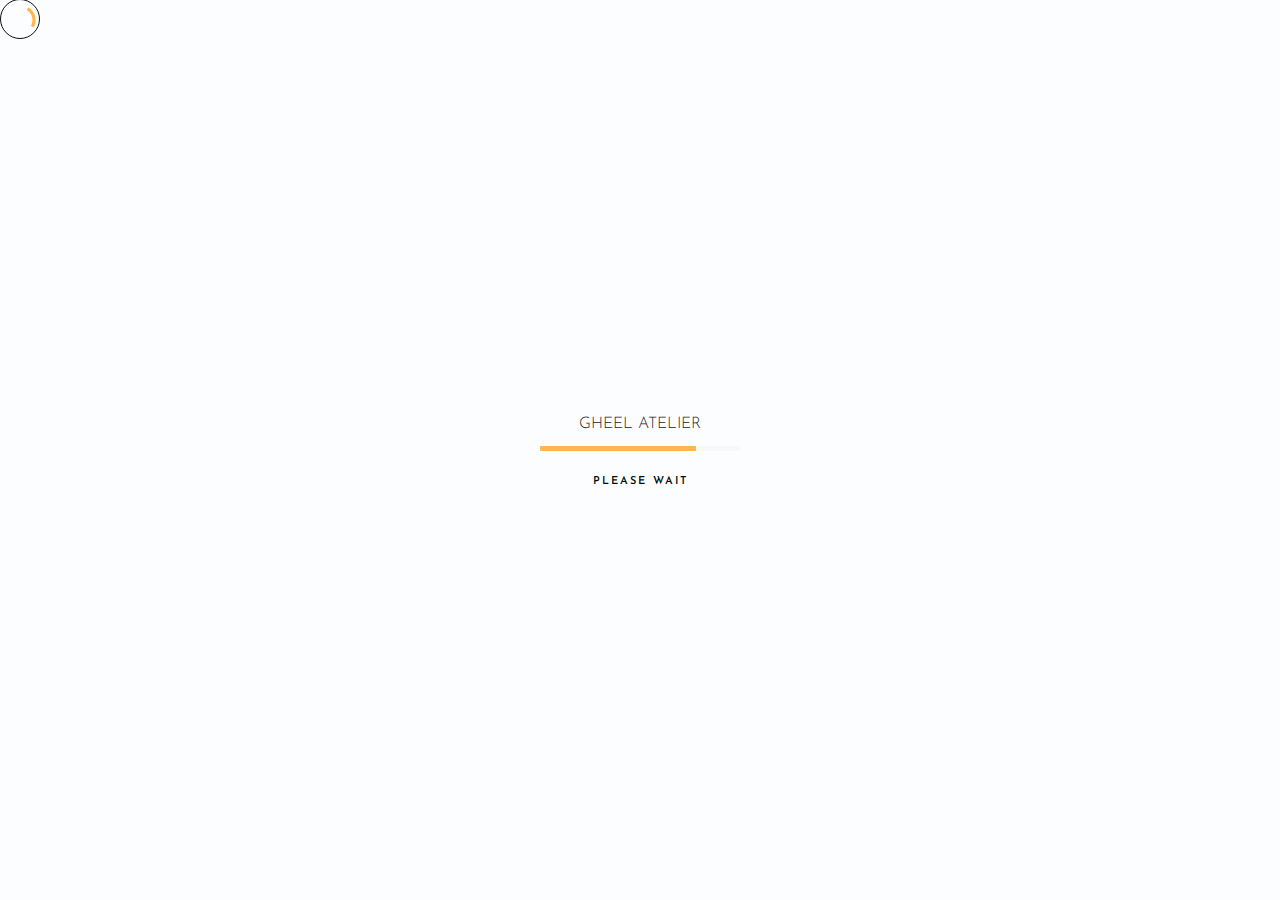
==== commit 46d9deed: "company changed, social links added" ====
--- a/index.html
+++ b/index.html
@@ -1,6 +1,6 @@
 <!DOCTYPE html>
 <html lang="zxx">
-  <!-- Mirrored from ultimatewebsolutions.net/GHEEL ATELIER/light/ by HTTrack Website Copier/3.x [XR&CO'2014], Wed, 22 Sep 2021 06:31:32 GMT -->
+  <!-- Mirrored from ultimatewebsolutions.net/GHEEL ATELIER/light/fs-slider.html by HTTrack Website Copier/3.x [XR&CO'2014], Wed, 22 Sep 2021 06:31:49 GMT -->
   <head>
     <meta charset="UTF-8" />
     <meta name="viewport" content="width=device-width, initial-scale=1.0" />
@@ -104,7 +104,6 @@
             <div class="col-md-4">
               <nav id="mry-dynamic-menu">
                 <ul>
-                  <!-- Home Menu -->
                   <!-- <li
                     class="menu-item menu-item-has-children current-menu-item"
                   >
@@ -126,11 +125,13 @@
                       </li>
                     </ul>
                   </li> -->
+
                   <li class="menu-item current-menu-item">
                     <a href="index.html" class="mry-anima-link mry-default-link"
                       >Home</a
                     >
                   </li>
+
                   <li class="menu-item">
                     <a href="about.html" class="mry-anima-link mry-default-link"
                       >About</a
@@ -183,8 +184,6 @@
                       >Contact</a
                     >
                   </li>
-
-                  <!-- Blog Menu -->
                   <!-- <li class="menu-item menu-item-has-children">
                     <a href="#." class="mry-default-link">Blog</a>
                     <ul class="sub-menu">
@@ -219,7 +218,7 @@
                     <div class="mry-text">Tiruchirappalli</div>
                   </div>
                   <div class="mry-mb-20">
-                    <div class="mry-label mry-mb-5">Address:</div>
+                    <div class="mry-label mry-mb-5">Adress:</div>
                     <div class="mry-text">
                       14, Parangusam Street, Sathanur, K K Nagar
                     </div>
@@ -251,16 +250,16 @@
               <div class="swiper-slide">
                 <!-- project -->
                 <div class="mry-project-slider-item">
-                  <div class="mry-project-frame mry-project-half">
+                  <div class="mry-project-frame">
                     <div class="mry-cover-frame">
                       <img
-                        class="mry-project-cover mry-position-right"
+                        class="mry-project-cover mry-position-center"
                         src="img/light/projects/prjct-1/fs/1.jpg"
                         alt="Project"
                         data-swiper-parallax="500"
                         data-swiper-parallax-scale="1.4"
                       />
-                      <div class="mry-cover-overlay"></div>
+                      <div class="mry-cover-overlay mry-gradient-overlay"></div>
                       <div class="mry-loading-curtain"></div>
                     </div>
                     <div class="mry-main-title-frame">
@@ -305,16 +304,16 @@
               <div class="swiper-slide">
                 <!-- project -->
                 <div class="mry-project-slider-item">
-                  <div class="mry-project-frame mry-project-half">
+                  <div class="mry-project-frame">
                     <div class="mry-cover-frame">
                       <img
-                        class="mry-project-cover"
+                        class="mry-project-cover mry-position-right"
                         src="img/light/projects/prjct-2/fs/1.jpg"
                         alt="Project"
                         data-swiper-parallax="500"
                         data-swiper-parallax-scale="1.4"
                       />
-                      <div class="mry-cover-overlay"></div>
+                      <div class="mry-cover-overlay mry-gradient-overlay"></div>
                     </div>
                     <div class="mry-main-title-frame">
                       <div class="container">
@@ -356,7 +355,7 @@
               <div class="swiper-slide">
                 <!-- project -->
                 <div class="mry-project-slider-item">
-                  <div class="mry-project-frame mry-project-half">
+                  <div class="mry-project-frame">
                     <div class="mry-cover-frame">
                       <img
                         class="mry-project-cover"
@@ -365,7 +364,7 @@
                         data-swiper-parallax="500"
                         data-swiper-parallax-scale="1.4"
                       />
-                      <div class="mry-cover-overlay"></div>
+                      <div class="mry-cover-overlay mry-gradient-overlay"></div>
                     </div>
                     <div class="mry-main-title-frame">
                       <div class="container">
@@ -423,7 +422,6 @@
             </div>
 
             <div class="mry-slider-arrows">
-              <!-- <div class="mry-label">Slider Navigation</div> -->
               <div class="mry-button-prev mry-magnetic-link">
                 <span class="mry-magnetic-object"
                   ><i class="fas fa-arrow-left"></i
@@ -467,6 +465,4 @@
     <!-- main js -->
     <script src="js/main.js"></script>
   </body>
-
-  <!-- Mirrored from ultimatewebsolutions.net/GHEEL ATELIER/light/ by HTTrack Website Copier/3.x [XR&CO'2014], Wed, 22 Sep 2021 06:31:42 GMT -->
 </html>
--- a/css/style-light.css
+++ b/css/style-light.css
@@ -2057,14 +2057,14 @@
   letter-spacing: 2px;
   transform: translateX(-30%) translateY(10px);
   display: block;
-  color: #fff;
-  font-weight: 800;
+  color: #000;
+  font-weight: bold;
   text-transform: uppercase;
   font-size: 10px;
   padding: 1px 10px;
   white-space: nowrap;
   text-align: center;
-  background-color: rgba(255, 255, 255, 0.2);
+  background-color: rgba(255, 255, 255, 1);
   border-radius: 10px;
 }
 
@@ -2370,3 +2370,9 @@
   -webkit-animation: checkmark-circle 0.6s ease-in-out backwards;
   animation: checkmark-circle 0.6s ease-in-out backwards;
 }
+
+.logo-webshell {
+  height: 15px;
+  width: 15px;
+  margin: 0px 2px;
+}
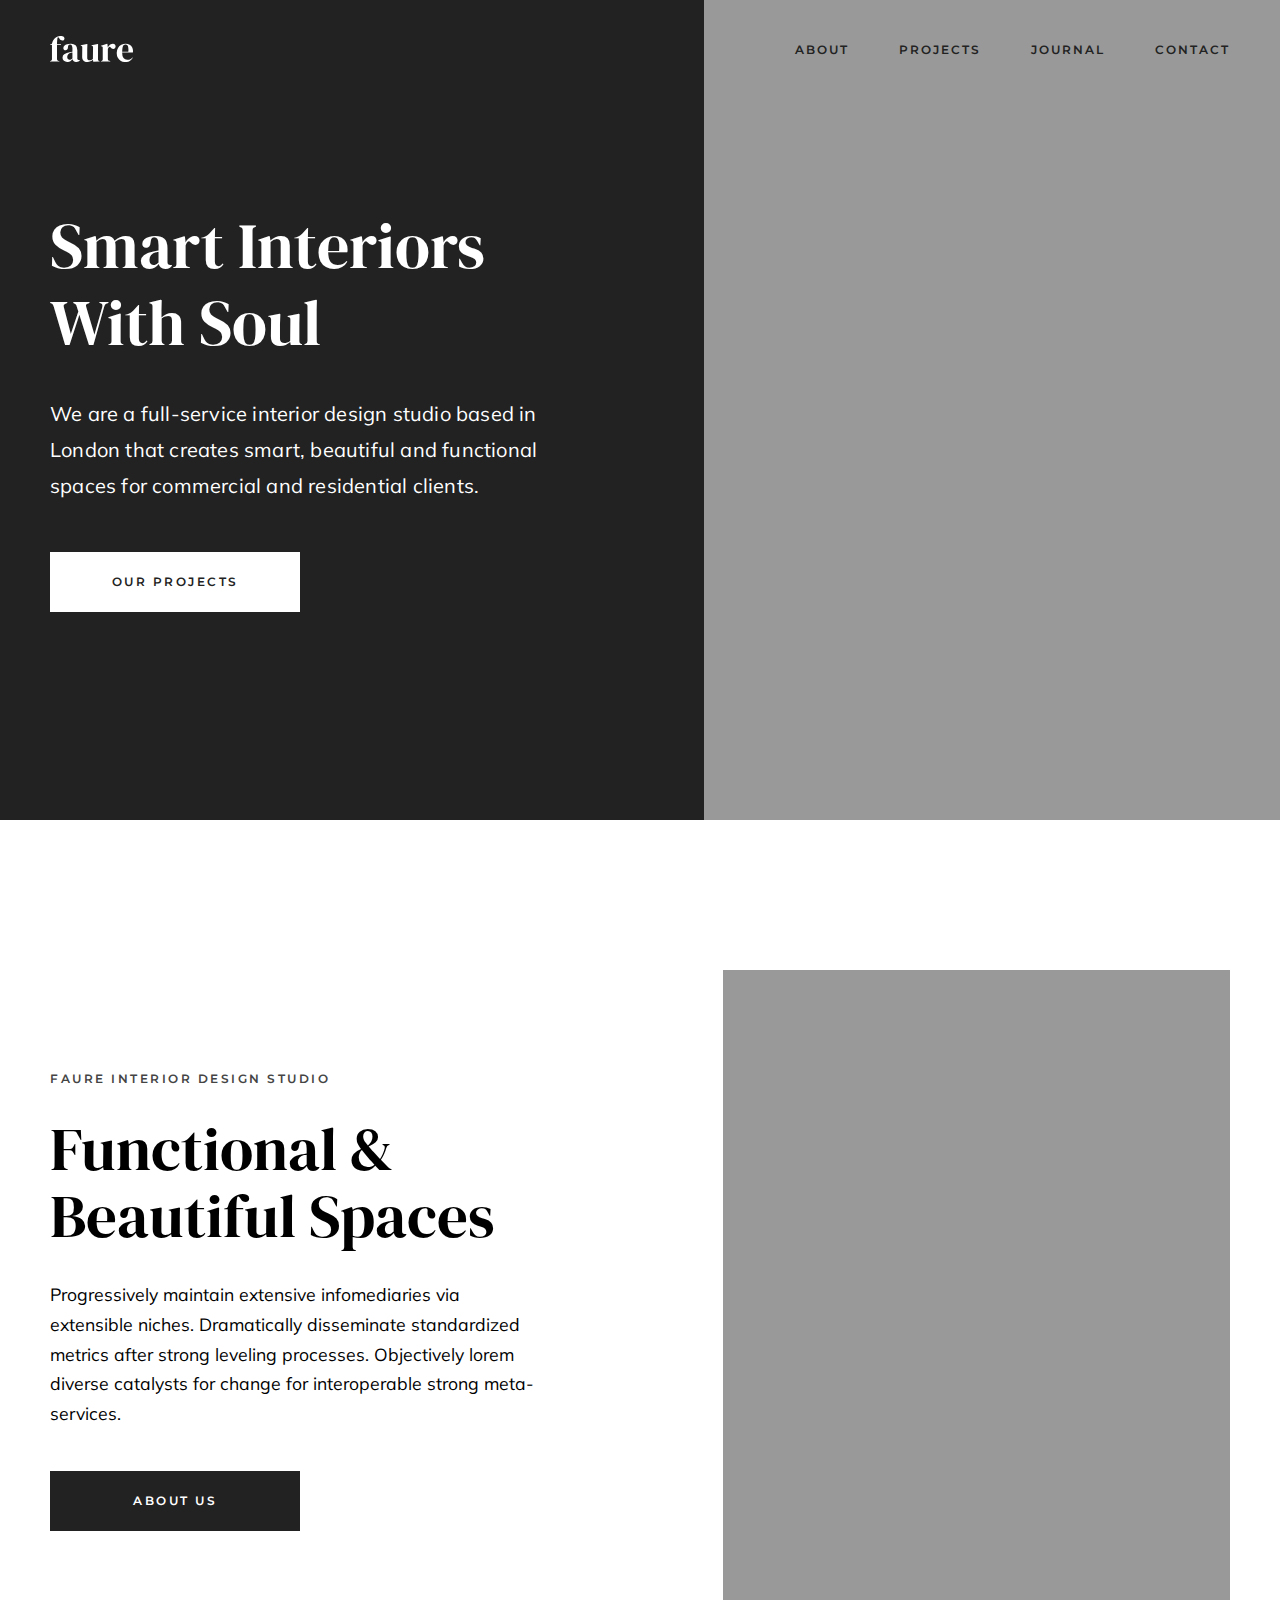
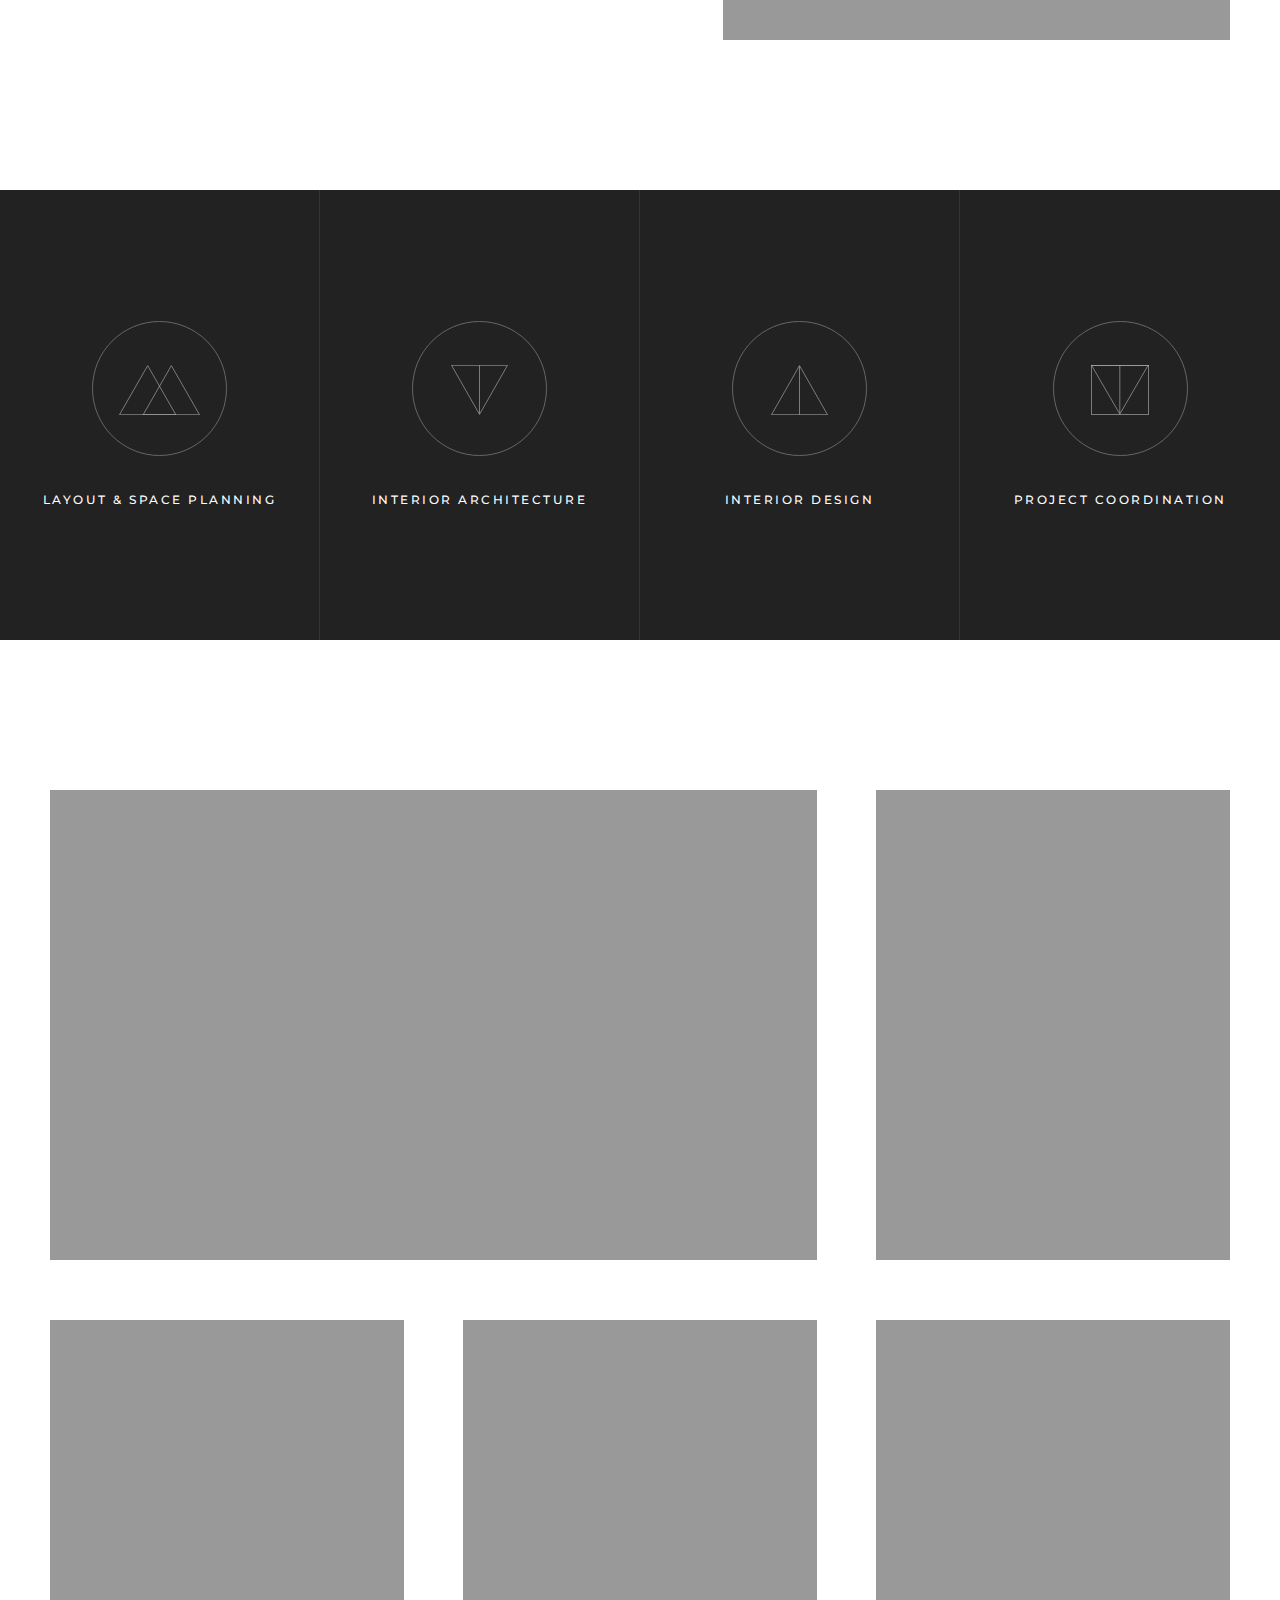
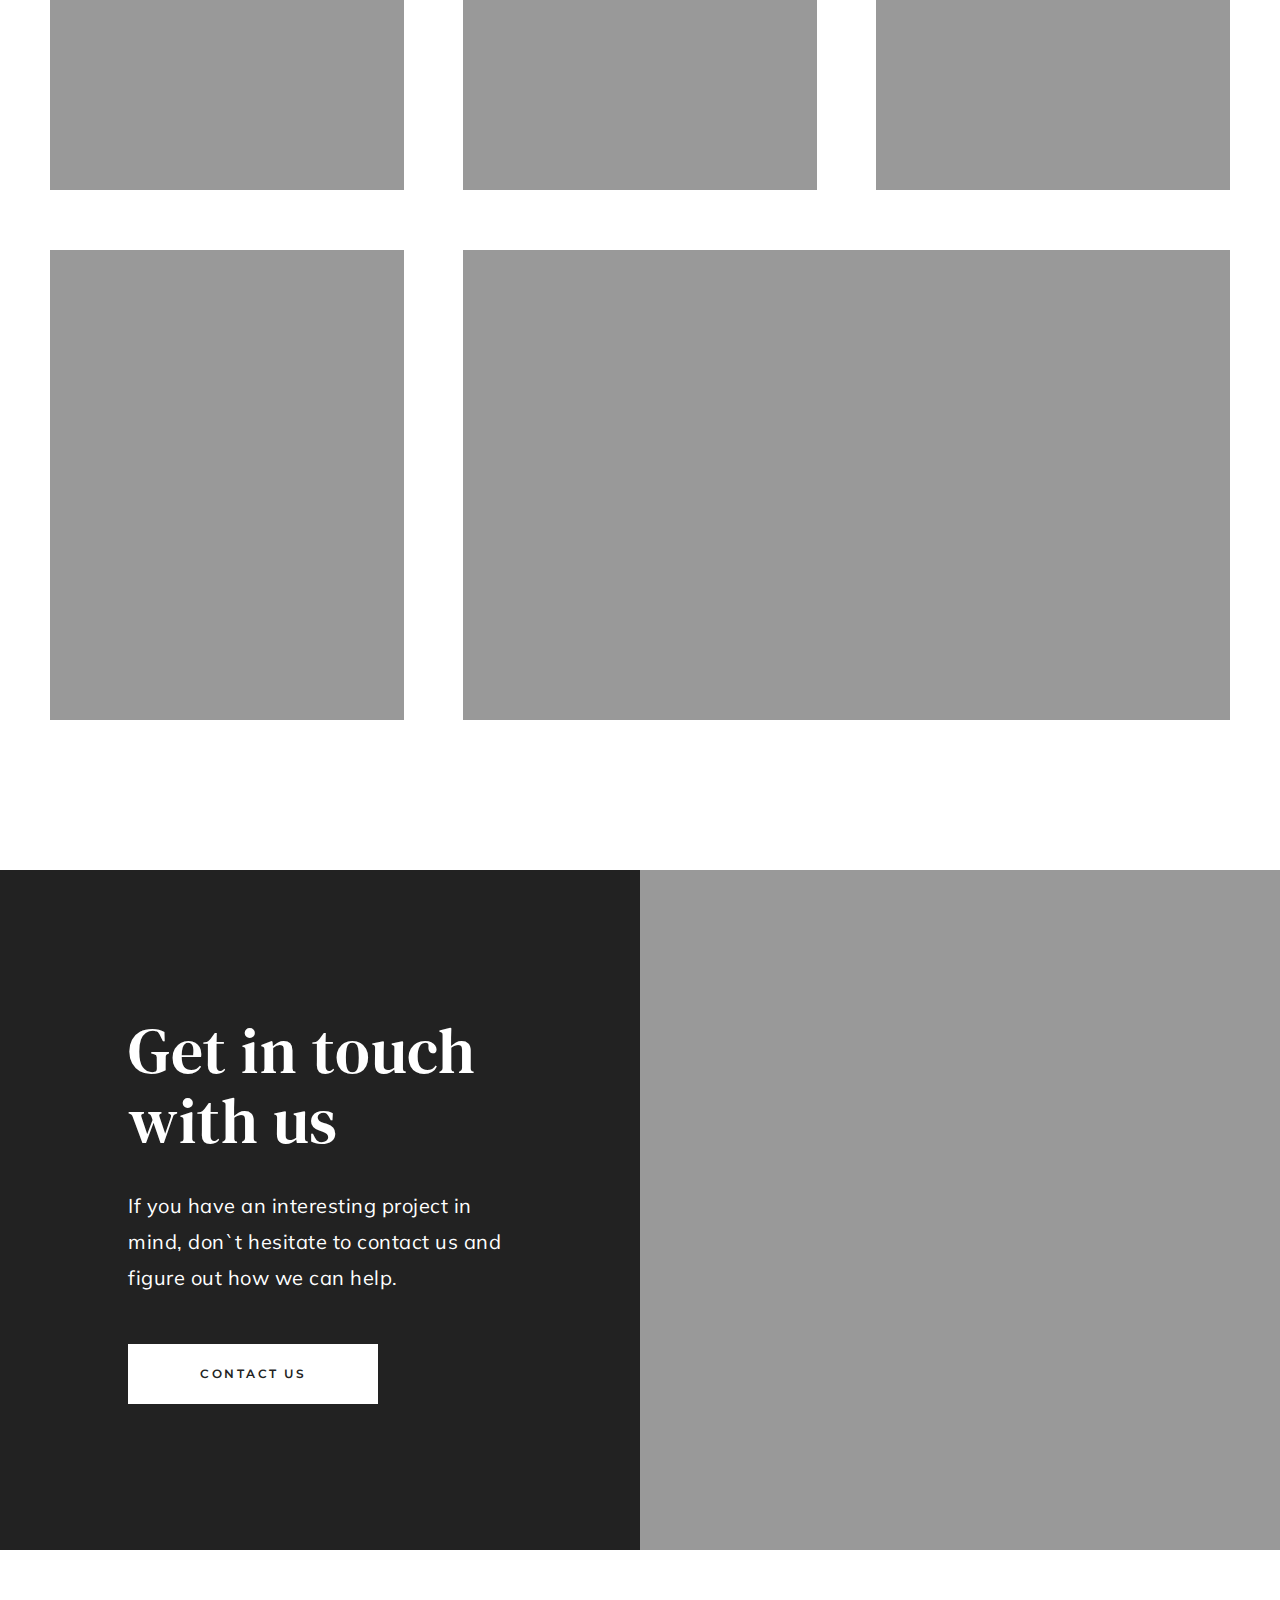
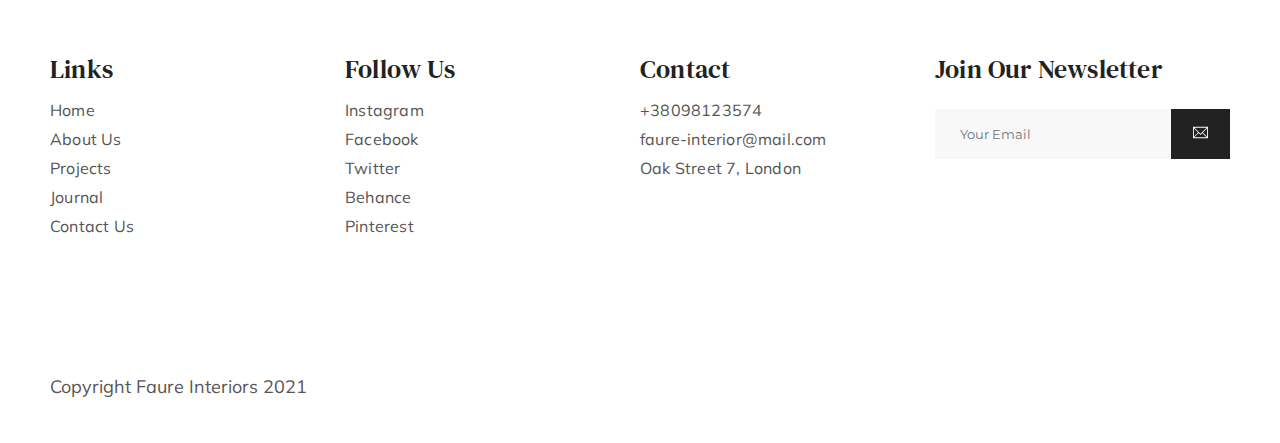
==== commit 47577efe: "gheelatelier v2" ====
--- a/index.html
+++ b/index.html
@@ -1,468 +1,346 @@
 <!DOCTYPE html>
-<html lang="zxx">
-  <!-- Mirrored from ultimatewebsolutions.net/GHEEL ATELIER/light/fs-slider.html by HTTrack Website Copier/3.x [XR&CO'2014], Wed, 22 Sep 2021 06:31:49 GMT -->
-  <head>
-    <meta charset="UTF-8" />
-    <meta name="viewport" content="width=device-width, initial-scale=1.0" />
-    <meta http-equiv="X-UA-Compatible" content="ie=edge" />
-    <!-- color of address bar in mobile browser -->
-    <meta name="theme-color" content="#28292C" />
-    <!-- favicon  -->
-    <link
-      rel="shortcut icon"
-      href="img/light/favicon.png"
-      type="image/x-icon"
-    />
-    <!-- bootstrap css -->
-    <link rel="stylesheet" href="css/plugins/bootstrap.min.css" />
-    <!-- font awesome css -->
-    <link rel="stylesheet" href="css/plugins/font-awesome.min.css" />
-    <!-- swiper css -->
-    <link rel="stylesheet" href="css/plugins/swiper.min.css" />
-    <!-- fancybox css -->
-    <link rel="stylesheet" href="css/plugins/fancybox.min.css" />
-    <!-- mapbox css -->
-    <link href="css/plugins/mapbox-style.css" rel="stylesheet" />
-    <!-- main css -->
-    <link rel="stylesheet" href="css/style-light.css" />
-
-    <title>Home - GHEEL ATELIER</title>
-  </head>
-
-  <body>
-    <div class="mry-app">
-      <!-- preloader -->
-      <div class="mry-preloader mry-active">
-        <div class="mry-preloader-content">
-          <p class="mry-mb-10">GHEEL ATELIER</p>
-          <div class="mry-loader-bar">
-            <div class="mry-loader"></div>
-          </div>
-          <div class="mry-label">Please wait</div>
-        </div>
-      </div>
-      <!-- preloader end -->
-
-      <!-- cursor -->
-      <div class="mry-magic-cursor">
-        <div class="mry-ball">
-          <div class="mry-loader">
-            <svg
-              version="1.1"
-              xmlns="http://www.w3.org/2000/svg"
-              xmlns:xlink="http://www.w3.org/1999/xlink"
-              x="0px"
-              y="0px"
-              width="40px"
-              height="40px"
-              viewBox="0 0 50 50"
-              style="enable-background: new 0 0 50 50"
-              xml:space="preserve"
-            >
-              <path
-                d="M25.251,6.461c-10.318,0-18.683,8.365-18.683,18.683h4.068c0-8.071,6.543-14.615,14.615-14.615V6.461z"
-              >
-                <animateTransform
-                  attributeType="xml"
-                  attributeName="transform"
-                  type="rotate"
-                  from="0 25 25"
-                  to="360 25 25"
-                  dur="0.6s"
-                  repeatCount="indefinite"
-                />
-              </path>
-            </svg>
-          </div>
-        </div>
-      </div>
-      <!-- cursor end -->
-
-      <!-- top panel -->
-      <div class="mry-top-panel">
-        <div class="mry-logo-frame">
-          <a href="index.html" class="mry-default-link mry-anima-link">
-            <p style="font-weight: bold" class="mry-mb-10">GHEEL ATELIER</p>
-          </a>
-        </div>
-        <div class="mry-menu-button-frame">
-          <div class="mry-label">Menu</div>
-
-          <div class="mry-menu-btn mry-magnetic-link">
-            <div class="mry-burger mry-magnetic-object">
-              <span></span>
-            </div>
-          </div>
-        </div>
-      </div>
-      <!-- top panel end -->
-
-      <!-- menu -->
-      <div class="mry-menu">
-        <div class="container">
-          <div class="row justify-content-between">
-            <div class="col-md-4">
-              <nav id="mry-dynamic-menu">
-                <ul>
-                  <!-- <li
-                    class="menu-item menu-item-has-children current-menu-item"
-                  >
-                    <a href="#." class="mry-default-link">Home</a>
-                    <ul class="sub-menu">
-                      <li class="menu-item">
-                        <a
-                          href="index.html"
-                          class="mry-anima-link mry-default-link"
-                          >Half slider</a
-                        >
-                      </li>
-                      <li class="menu-item">
-                        <a
-                          href="fs-slider.html"
-                          class="mry-anima-link mry-default-link"
-                          >Full width slider</a
-                        >
-                      </li>
-                    </ul>
-                  </li> -->
-
-                  <li class="menu-item current-menu-item">
-                    <a href="index.html" class="mry-anima-link mry-default-link"
-                      >Home</a
-                    >
-                  </li>
-
-                  <li class="menu-item">
-                    <a href="about.html" class="mry-anima-link mry-default-link"
-                      >About</a
-                    >
-                  </li>
-                  <li class="menu-item menu-item-has-children">
-                    <a href="#." class="mry-default-link">Works</a>
-                    <ul class="sub-menu">
-                      <li class="menu-item">
-                        <a
-                          href="portfolio-grid-1.html"
-                          class="mry-anima-link mry-default-link"
-                          >Portfolio grid 1</a
-                        >
-                      </li>
-                      <li class="menu-item">
-                        <a
-                          href="portfolio-grid-2.html"
-                          class="mry-anima-link mry-default-link"
-                          >Portfolio grid 2</a
-                        >
-                      </li>
-                      <li class="menu-item">
-                        <a
-                          href="portfolio-box-1.html"
-                          class="mry-anima-link mry-default-link"
-                          >Portfolio boxed 1</a
-                        >
-                      </li>
-                      <li class="menu-item">
-                        <a
-                          href="portfolio-box-2.html"
-                          class="mry-anima-link mry-default-link"
-                          >Portfolio boxed 2</a
-                        >
-                      </li>
-                      <li class="menu-item">
-                        <a
-                          href="project.html"
-                          class="mry-anima-link mry-default-link"
-                          >Single project</a
-                        >
-                      </li>
-                    </ul>
-                  </li>
-                  <li class="menu-item">
-                    <a
-                      href="contact.html"
-                      class="mry-anima-link mry-default-link"
-                      >Contact</a
-                    >
-                  </li>
-                  <!-- <li class="menu-item menu-item-has-children">
-                    <a href="#." class="mry-default-link">Blog</a>
-                    <ul class="sub-menu">
-                      <li class="menu-item">
-                        <a
-                          href="blog.html"
-                          class="mry-anima-link mry-default-link"
-                          >Blog list</a
-                        >
-                      </li>
-                      <li class="menu-item">
-                        <a
-                          href="publication.html"
-                          class="mry-anima-link mry-default-link"
-                          >Publication</a
-                        >
-                      </li>
-                    </ul>
-                  </li> -->
-                </ul>
-              </nav>
-            </div>
-            <div class="col-md-4">
-              <div class="mry-info-box-frame">
-                <div class="mry-info-box">
-                  <div class="mry-mb-20">
-                    <div class="mry-label mry-mb-5">Country:</div>
-                    <div class="mry-text">India</div>
-                  </div>
-                  <div class="mry-mb-20">
-                    <div class="mry-label mry-mb-5">City:</div>
-                    <div class="mry-text">Tiruchirappalli</div>
-                  </div>
-                  <div class="mry-mb-20">
-                    <div class="mry-label mry-mb-5">Adress:</div>
-                    <div class="mry-text">
-                      14, Parangusam Street, Sathanur, K K Nagar
-                    </div>
-                  </div>
-                  <div class="mry-mb-20">
-                    <div class="mry-label mry-mb-5">Email:</div>
-                    <a class="mry-text" href="mailto:gheelatelier@gmail.com"
-                      >gheelatelier@gmail.com</a
-                    >
-                  </div>
-                  <div class="mry-mb-20">
-                    <div class="mry-label mry-mb-5">Phone:</div>
-                    <a class="mry-text" href="#.">+91 9171557472</a>
-                  </div>
-                </div>
-              </div>
-            </div>
-          </div>
-        </div>
-      </div>
-      <!-- menu end -->
-
-      <div class="transition-fade">
-        <div class="mry-content-frame" id="scroll">
-          <canvas class="mry-dots"></canvas>
-
-          <div class="swiper-container mry-main-slider">
-            <div class="swiper-wrapper">
-              <div class="swiper-slide">
-                <!-- project -->
-                <div class="mry-project-slider-item">
-                  <div class="mry-project-frame">
-                    <div class="mry-cover-frame">
-                      <img
-                        class="mry-project-cover mry-position-center"
-                        src="img/light/projects/prjct-1/fs/1.jpg"
-                        alt="Project"
-                        data-swiper-parallax="500"
-                        data-swiper-parallax-scale="1.4"
-                      />
-                      <div class="mry-cover-overlay mry-gradient-overlay"></div>
-                      <div class="mry-loading-curtain"></div>
-                    </div>
-                    <div class="mry-main-title-frame">
-                      <div class="container">
-                        <div
-                          class="mry-main-title"
-                          data-swiper-parallax-x="30%"
-                          data-swiper-parallax-scale=".7"
-                          data-swiper-parallax-opacity="0"
-                          data-swiper-parallax-duration="1000"
-                        >
-                          <div class="mry-subtitle mry-mb-20">
-                            Interior design
-                          </div>
-                          <h1 class="mry-mb-30">
-                            Little Cottage<br /><span class="mry-border-text"
-                              >Сoncept</span
-                            >
-                          </h1>
-                          <div class="mry-text mry-mb-30">
-                            Lorem ipsum dolor sit amet, consectetur adipisicing
-                            elit.<br />Adipisci distinctio iure, rerum non
-                            fugit.
-                          </div>
-                          <a
-                            class="mry-btn mry-default-link mry-anima-link"
-                            href="project.html"
-                            >Open Case</a
-                          >
-                          <a
-                            class="mry-btn-text mry-default-link mry-anima-link"
-                            href="portfolio-grid-1.html"
-                            >All Projects</a
-                          >
-                        </div>
-                      </div>
-                    </div>
-                  </div>
-                </div>
-                <!-- project end -->
-              </div>
-              <div class="swiper-slide">
-                <!-- project -->
-                <div class="mry-project-slider-item">
-                  <div class="mry-project-frame">
-                    <div class="mry-cover-frame">
-                      <img
-                        class="mry-project-cover mry-position-right"
-                        src="img/light/projects/prjct-2/fs/1.jpg"
-                        alt="Project"
-                        data-swiper-parallax="500"
-                        data-swiper-parallax-scale="1.4"
-                      />
-                      <div class="mry-cover-overlay mry-gradient-overlay"></div>
-                    </div>
-                    <div class="mry-main-title-frame">
-                      <div class="container">
-                        <div
-                          class="mry-main-title"
-                          data-swiper-parallax-x="30%"
-                          data-swiper-parallax-scale=".7"
-                          data-swiper-parallax-opacity="0"
-                          data-swiper-parallax-duration="1000"
-                        >
-                          <div class="mry-subtitle mry-mb-20">Architecture</div>
-                          <h1 class="mry-mb-30">
-                            Compact House<br /><span class="mry-border-text"
-                              >Project</span
-                            ><span class="mry-animation-el"></span>
-                          </h1>
-                          <div class="mry-text mry-mb-30">
-                            Lorem ipsum dolor sit amet, consectetur adipisicing
-                            elit.<br />Adipisci distinctio iure, rerum non
-                            fugit.
-                          </div>
-                          <a
-                            class="mry-btn mry-default-link mry-anima-link"
-                            href="project.html"
-                            >Open Case</a
-                          >
-                          <a
-                            class="mry-btn-text mry-default-link mry-anima-link"
-                            href="portfolio-grid-1.html"
-                            >All Projects</a
-                          >
-                        </div>
-                      </div>
-                    </div>
-                  </div>
-                </div>
-                <!-- project end -->
-              </div>
-              <div class="swiper-slide">
-                <!-- project -->
-                <div class="mry-project-slider-item">
-                  <div class="mry-project-frame">
-                    <div class="mry-cover-frame">
-                      <img
-                        class="mry-project-cover"
-                        src="img/light/projects/prjct-3/fs/1.jpg"
-                        alt="Project"
-                        data-swiper-parallax="500"
-                        data-swiper-parallax-scale="1.4"
-                      />
-                      <div class="mry-cover-overlay mry-gradient-overlay"></div>
-                    </div>
-                    <div class="mry-main-title-frame">
-                      <div class="container">
-                        <div
-                          class="mry-main-title"
-                          data-swiper-parallax-x="30%"
-                          data-swiper-parallax-scale=".7"
-                          data-swiper-parallax-opacity="0"
-                          data-swiper-parallax-duration="1000"
-                        >
-                          <div class="mry-subtitle mry-mb-20">
-                            Interior design
-                          </div>
-                          <h1 class="mry-mb-30">
-                            Greenwell Yards<br /><span class="mry-border-text"
-                              >Country house</span
-                            ><span class="mry-animation-el"></span>
-                          </h1>
-                          <div class="mry-text mry-mb-30">
-                            Lorem ipsum dolor sit amet, consectetur adipisicing
-                            elit.<br />Adipisci distinctio iure, rerum non
-                            fugit.
-                          </div>
-                          <a
-                            class="mry-btn mry-default-link mry-anima-link"
-                            href="project.html"
-                            >Open Case</a
-                          >
-                          <a
-                            class="mry-btn-text mry-default-link mry-anima-link"
-                            href="portfolio-grid-1.html"
-                            >All Projects</a
-                          >
-                        </div>
-                      </div>
-                    </div>
-                  </div>
-                </div>
-                <!-- project end -->
-              </div>
-            </div>
-          </div>
-
-          <div class="mry-slider-pagination-frame">
-            <div class="mry-slider-pagination"></div>
-          </div>
-
-          <div class="mry-slider-nav-panel">
-            <div class="container">
-              <div class="mry-slider-progress-bar-frame">
-                <div class="mry-slider-progress-bar">
-                  <div class="mry-progress"></div>
-                </div>
-              </div>
-            </div>
-
-            <div class="mry-slider-arrows">
-              <div class="mry-button-prev mry-magnetic-link">
-                <span class="mry-magnetic-object"
-                  ><i class="fas fa-arrow-left"></i
-                ></span>
-              </div>
-              <div class="mry-button-next mry-magnetic-link">
-                <span class="mry-magnetic-object"
-                  ><i class="fas fa-arrow-right"></i
-                ></span>
-              </div>
-            </div>
-          </div>
-        </div>
-      </div>
-    </div>
-
-    <!-- jquery js -->
-    <script src="js/plugins/jquery.min.js"></script>
-    <!-- tween max js -->
-    <script src="js/plugins/tween-max.min.js"></script>
-    <!-- scroll magic js -->
-    <script src="js/plugins/scroll-magic.js"></script>
-    <!-- scroll magic gsap plugin js -->
-    <script src="js/plugins/scroll-magic-gsap-plugin.js"></script>
-    <!-- swiper js -->
-    <script src="js/plugins/swiper.min.js"></script>
-    <!-- isotope js -->
-    <script src="js/plugins/isotope.min.js"></script>
-    <!-- fancybox js -->
-    <script src="js/plugins/fancybox.min.js"></script>
-    <!-- mapbox js -->
-    <script src="js/plugins/mapbox.min.js"></script>
-    <!-- smooth scrollbar js -->
-    <script src="js/plugins/smooth-scrollbar.min.js"></script>
-    <!-- overscroll js -->
-    <script src="js/plugins/overscroll.min.js"></script>
-    <!-- canvas js -->
-    <script src="js/plugins/canvas.js"></script>
-    <!-- parsley js -->
-    <script src="js/plugins/parsley.min.js"></script>
-    <!-- main js -->
-    <script src="js/main.js"></script>
-  </body>
-</html>
+<html lang="en">
+<head>
+	<!-- Metas -->
+	<meta charset="UTF-8">
+	<meta name="viewport" content="width=device-width, initial-scale=1.0, maximum-scale=1.0, user-scalable=0">
+	<title>Faure - Interior &amp; Architecture Agency HTML Template</title>
+	<meta name="description" content="Faure - Interior &amp; Architecture Agency HTML Template">
+
+	<!-- External CSS -->
+	<link rel="stylesheet" href="assets/css/themify-icons.css">
+
+	<!-- Custom CSS -->
+	<link rel="stylesheet" href="assets/css/main.css">
+	<link rel="stylesheet" href="assets/css/colors.css">
+	<link rel="stylesheet" href="assets/css/responsive.css">
+
+	<!-- Google Fonts -->
+	<link href="https://fonts.googleapis.com/css?family=DM+Serif+Display%7CDM+Serif+Text%7CMontserrat:400,500,600%7CMuli:400,600,700&display=swap" rel="stylesheet">
+
+	<!-- Favicon -->
+	<link rel="icon" href="assets/img/favicon.png">
+</head>
+<body>
+
+	<!-- ========== Main ========== -->
+
+	<main>
+					
+		<div class="main-hero">
+
+			<!-- ========== Header ========== -->
+			
+			<header class="header">
+					
+				<div class="container">
+
+					<a href="index.html">
+						<img src="assets/img/logo-white.svg" alt="Faure Logo" class="logo">
+					</a>
+
+					<a href="#" class="open-nav open-nav-inverse"><i></i></a>
+
+					<nav class="navigation">
+						
+						<ul>
+							<li><a href="about.html">about</a></li>
+							<li><a href="projects.html">projects</a></li>
+							<li><a href="journal.html">journal</a></li>
+							<li><a href="contact.html">contact</a></li>
+						</ul>
+
+					</nav> <!-- /.navigation -->
+
+					<div class="clearfix"></div>
+					
+				</div> <!-- /.container -->
+
+			</header> <!-- /.header -->
+			
+			<div class="container">
+				<div class="block-1">
+					<div class="content">
+						<h1>smart interiors <br> with soul</h1>
+						<p>We are a full-service interior design studio based in London that creates smart, beautiful and functional spaces for commercial and residential clients.</p>
+						<a href="projects.html" class="btn-inverse">our projects</a>
+					</div>
+				</div>
+			</div> <!-- /.container -->
+
+			<div class="main-hero-image"></div>
+
+			<div class="clearfix">	</div>
+
+		</div> <!-- /.main-hero -->
+
+		<div class="about-us">
+			
+			<div class="container">
+
+				<div class="block-1">
+					<div class="content">
+						<h3>faure interior design studio</h3>
+						<h2>functional &amp;<br> beautiful spaces</h2>
+						<p>Progressively maintain extensive infomediaries via extensible niches. Dramatically disseminate standardized metrics after strong leveling processes. Objectively lorem diverse catalysts for change for interoperable strong meta-services.</p>
+						<a href="about.html" class="btn">about us</a>
+					</div>
+				</div> <!-- /.block-1 -->
+
+				<div class="block-2">
+					<div class="about-image"><img src="assets/img/about-image.jpg" alt="" class="img-cover"></div>		
+				</div> <!-- /.block-2 -->
+				
+
+				<div class="clearfix"></div>
+
+			</div> <!-- /.container -->
+
+		</div> <!-- /.about-us -->
+
+		<div class="services">
+				
+			<div class="item">	
+				<div class="content">
+						<div class="icon">
+						<i><img src="assets/img/01_icon.svg" alt=""></i>
+					</div>
+					<h2>layout &amp; space planning</h2>
+				</div>
+			</div>
+
+			<div class="item">	
+				<div class="content">
+					<div class="icon">
+						<i><img src="assets/img/02_icon.svg" alt=""></i>
+					</div>
+					<h2>interior architecture</h2>
+				</div>
+			</div>
+
+			<div class="item">	
+				<div class="content">
+					<div class="icon">
+						<i><img src="assets/img/03_icon.svg" alt=""></i>
+					</div>
+					<h2>interior design</h2>
+				</div>
+			</div>
+
+			<div class="item">	
+				<div class="content">
+					<div class="icon">
+						<i><img src="assets/img/04_icon.svg" alt=""></i>
+					</div>
+					<h2>project coordination</h2>
+				</div>
+			</div>
+
+			<div class="clearfix"></div>
+
+		</div> <!-- /.services -->
+
+		<div class="featured-works">
+			
+			<div class="container">
+				
+				<a href="case-study.html">	
+					<div class="featured-works-item">
+						<img src="assets/img/image-placeholder.jpg" alt="" class="img-cover">
+						<div class="overlay">
+							<div class="content">
+								<span>residenital</span><span>2019</span>
+								<h2>cobble hill house</h2>
+							</div>
+						</div>
+					</div>
+				</a>
+
+				<a href="case-study.html">	
+					<div class="featured-works-item">
+						<img src="assets/img/image-placeholder.jpg" alt="" class="img-cover">
+						<div class="overlay">
+							<div class="content">
+								<span>residenital</span><span>2019</span>
+								<h2>oakstreet guest house</h2>
+							</div>
+						</div>
+					</div>
+				</a>
+
+				<a href="case-study.html">	
+					<div class="featured-works-item">
+						<img src="assets/img/image-placeholder.jpg" alt="" class="img-cover">
+						<div class="overlay">
+							<div class="content">
+								<span>residenital</span><span>2019</span>
+								<h2>etoile penthouse</h2>
+							</div>
+						</div>
+					</div>
+				</a>
+
+				<a href="case-study.html">	
+					<div class="featured-works-item">
+						<img src="assets/img/image-placeholder.jpg" alt="" class="img-cover">
+						<div class="overlay">
+							<div class="content">
+								<span>residenital</span><span>2019</span>
+								<h2>waterhouse residence</h2>
+							</div>
+						</div>
+					</div>
+				</a>
+
+				<a href="case-study.html">	
+					<div class="featured-works-item">
+						<img src="assets/img/image-placeholder.jpg" alt="" class="img-cover">
+						<div class="overlay">
+							<div class="content">
+								<span>residenital</span><span>2019</span>
+								<h2>modern apartment</h2>
+							</div>
+						</div>
+					</div>
+				</a>
+
+				<a href="case-study.html">	
+					<div class="featured-works-item">
+						<img src="assets/img/image-placeholder.jpg" alt="" class="img-cover">
+						<div class="overlay">
+							<div class="content">
+								<span>commercial</span><span>2019</span>
+								<h2>blue moon complex</h2>
+							</div>
+						</div>
+					</div>
+				</a>
+
+				<a href="case-study.html">	
+					<div class="featured-works-item">
+						<img src="assets/img/image-placeholder.jpg" alt="" class="img-cover">
+						<div class="overlay">
+							<div class="content">
+								<span>hotels</span><span>2019</span>
+								<h2>jourdain hotel</h2>
+							</div>
+						</div>
+					</div>
+				</a>
+
+				<div class="clearfix"></div>
+
+			</div> <!-- /.container -->
+
+		</div> <!-- /.featured-works -->
+
+		<div class="contact-us">
+			
+			<div class="block-1">
+				<div class="content">
+					<h2>Get in touch with us</h2>
+					<p>If you have an interesting project in mind,
+					don`t hesitate to contact us and figure out how we can help.</p>
+					<a href="contact.html" class="btn-inverse">contact us</a>
+				</div>
+			</div>
+
+			<div class="block-2"></div>
+
+			<div class="clearfix"></div>
+
+		</div> <!-- /.contact-us -->
+
+	</main> <!-- /main -->
+
+
+	<!-- ========== Footer ========== -->
+
+	<footer>
+		
+		<div class="container">
+			
+			<div class="footer-details">
+				<ul>
+					<li>links</li>
+					<li><a href="index.html">home</a></li>
+					<li><a href="about.html">about us</a></li>
+					<li><a href="projects.html">projects</a></li>
+					<li><a href="journal.html">journal</a></li>
+					<li><a href="contact.html">contact us</a></li>
+				</ul>
+			</div>
+
+			<div class="footer-details">
+				<ul>
+					<li>follow us</li>
+					<li><a href="#">instagram</a></li>
+					<li><a href="#">facebook</a></li>
+					<li><a href="#">twitter</a></li>
+					<li><a href="#">behance</a></li>
+					<li><a href="#">pinterest</a></li>
+				</ul>
+			</div>
+			
+			<div class="footer-details">
+				<ul>
+					<li>contact</li>
+					<li>+38098123574</li>
+					<li class="footer-email"><a href="mailto:" class="mail-link">faure-interior@mail.com</a></li>
+					<li>Oak Street 7, London</li>
+				</ul>
+			</div>
+
+			<div class="footer-details">
+				<ul>
+					<li>join our newsletter</li>
+					<li>
+						<form class="subscribe-form" action="#">
+							<input type="email" placeholder="Your Email" required>
+							<button type="submit"><img src="assets/img/email.svg" alt=""></button>
+						</form>
+						<div class="clearfix"></div>
+					</li>
+				</ul>
+			</div>
+
+			<div class="clearfix"></div>
+
+			<p class="copyright">copyright <i class="far fa-copyright"></i> faure interiors 2021</p>
+
+		</div> <!-- /.container -->
+
+	</footer> <!-- /.footer -->
+
+
+	<!-- ========== Responsive Navigation ========== -->
+	
+	<div class="responsive-nav-container">
+		
+		<a href="#" class="close-nav"><i class="ti-close"></i></a>
+
+		<nav class="responsive-nav">
+
+			<ul>
+				<li><a href="index.html">home</a></li>
+				<li><a href="about.html">about</a></li>
+				<li><a href="projects.html">projects</a></li>
+				<li><a href="journal.html">journal</a></li>
+				<li><a href="contact.html">contact</a></li>
+			</ul>
+
+		</nav> <!-- /.responsive-nav -->
+
+		<ul class="social-links">
+			<li><a href="#">facebook</a></li>
+			<li><a href="#">twitter</a></li>
+			<li><a href="#">instagram</a></li>
+			<li><a href="#">behance</a></li>
+		</ul>
+
+	</div> <!-- /.responsive-nav-container -->
+
+
+	<script src="assets/js/main.js"></script>
+</body>
+</html>--- a/assets/css/themify-icons.css
+++ b/assets/css/themify-icons.css
@@ -0,0 +1,1081 @@
+@font-face {
+	font-family: 'themify';
+	src:url('../webfonts/themify.eot?-fvbane');
+	src:url('../webfonts/themify.eot?#iefix-fvbane') format('embedded-opentype'),
+		url('../webfonts/themify.woff?-fvbane') format('woff'),
+		url('../webfonts/themify.ttf?-fvbane') format('truetype'),
+		url('../webfonts/themify.svg?-fvbane#themify') format('svg');
+	font-weight: normal;
+	font-style: normal;
+}
+
+[class^="ti-"], [class*=" ti-"] {
+	font-family: 'themify';
+	speak: none;
+	font-style: normal;
+	font-weight: normal;
+	font-variant: normal;
+	text-transform: none;
+	line-height: 1;
+
+	/* Better Font Rendering =========== */
+	-webkit-font-smoothing: antialiased;
+	-moz-osx-font-smoothing: grayscale;
+}
+
+.ti-wand:before {
+	content: "\e600";
+}
+.ti-volume:before {
+	content: "\e601";
+}
+.ti-user:before {
+	content: "\e602";
+}
+.ti-unlock:before {
+	content: "\e603";
+}
+.ti-unlink:before {
+	content: "\e604";
+}
+.ti-trash:before {
+	content: "\e605";
+}
+.ti-thought:before {
+	content: "\e606";
+}
+.ti-target:before {
+	content: "\e607";
+}
+.ti-tag:before {
+	content: "\e608";
+}
+.ti-tablet:before {
+	content: "\e609";
+}
+.ti-star:before {
+	content: "\e60a";
+}
+.ti-spray:before {
+	content: "\e60b";
+}
+.ti-signal:before {
+	content: "\e60c";
+}
+.ti-shopping-cart:before {
+	content: "\e60d";
+}
+.ti-shopping-cart-full:before {
+	content: "\e60e";
+}
+.ti-settings:before {
+	content: "\e60f";
+}
+.ti-search:before {
+	content: "\e610";
+}
+.ti-zoom-in:before {
+	content: "\e611";
+}
+.ti-zoom-out:before {
+	content: "\e612";
+}
+.ti-cut:before {
+	content: "\e613";
+}
+.ti-ruler:before {
+	content: "\e614";
+}
+.ti-ruler-pencil:before {
+	content: "\e615";
+}
+.ti-ruler-alt:before {
+	content: "\e616";
+}
+.ti-bookmark:before {
+	content: "\e617";
+}
+.ti-bookmark-alt:before {
+	content: "\e618";
+}
+.ti-reload:before {
+	content: "\e619";
+}
+.ti-plus:before {
+	content: "\e61a";
+}
+.ti-pin:before {
+	content: "\e61b";
+}
+.ti-pencil:before {
+	content: "\e61c";
+}
+.ti-pencil-alt:before {
+	content: "\e61d";
+}
+.ti-paint-roller:before {
+	content: "\e61e";
+}
+.ti-paint-bucket:before {
+	content: "\e61f";
+}
+.ti-na:before {
+	content: "\e620";
+}
+.ti-mobile:before {
+	content: "\e621";
+}
+.ti-minus:before {
+	content: "\e622";
+}
+.ti-medall:before {
+	content: "\e623";
+}
+.ti-medall-alt:before {
+	content: "\e624";
+}
+.ti-marker:before {
+	content: "\e625";
+}
+.ti-marker-alt:before {
+	content: "\e626";
+}
+.ti-arrow-up:before {
+	content: "\e627";
+}
+.ti-arrow-right:before {
+	content: "\e628";
+}
+.ti-arrow-left:before {
+	content: "\e629";
+}
+.ti-arrow-down:before {
+	content: "\e62a";
+}
+.ti-lock:before {
+	content: "\e62b";
+}
+.ti-location-arrow:before {
+	content: "\e62c";
+}
+.ti-link:before {
+	content: "\e62d";
+}
+.ti-layout:before {
+	content: "\e62e";
+}
+.ti-layers:before {
+	content: "\e62f";
+}
+.ti-layers-alt:before {
+	content: "\e630";
+}
+.ti-key:before {
+	content: "\e631";
+}
+.ti-import:before {
+	content: "\e632";
+}
+.ti-image:before {
+	content: "\e633";
+}
+.ti-heart:before {
+	content: "\e634";
+}
+.ti-heart-broken:before {
+	content: "\e635";
+}
+.ti-hand-stop:before {
+	content: "\e636";
+}
+.ti-hand-open:before {
+	content: "\e637";
+}
+.ti-hand-drag:before {
+	content: "\e638";
+}
+.ti-folder:before {
+	content: "\e639";
+}
+.ti-flag:before {
+	content: "\e63a";
+}
+.ti-flag-alt:before {
+	content: "\e63b";
+}
+.ti-flag-alt-2:before {
+	content: "\e63c";
+}
+.ti-eye:before {
+	content: "\e63d";
+}
+.ti-export:before {
+	content: "\e63e";
+}
+.ti-exchange-vertical:before {
+	content: "\e63f";
+}
+.ti-desktop:before {
+	content: "\e640";
+}
+.ti-cup:before {
+	content: "\e641";
+}
+.ti-crown:before {
+	content: "\e642";
+}
+.ti-comments:before {
+	content: "\e643";
+}
+.ti-comment:before {
+	content: "\e644";
+}
+.ti-comment-alt:before {
+	content: "\e645";
+}
+.ti-close:before {
+	content: "\e646";
+}
+.ti-clip:before {
+	content: "\e647";
+}
+.ti-angle-up:before {
+	content: "\e648";
+}
+.ti-angle-right:before {
+	content: "\e649";
+}
+.ti-angle-left:before {
+	content: "\e64a";
+}
+.ti-angle-down:before {
+	content: "\e64b";
+}
+.ti-check:before {
+	content: "\e64c";
+}
+.ti-check-box:before {
+	content: "\e64d";
+}
+.ti-camera:before {
+	content: "\e64e";
+}
+.ti-announcement:before {
+	content: "\e64f";
+}
+.ti-brush:before {
+	content: "\e650";
+}
+.ti-briefcase:before {
+	content: "\e651";
+}
+.ti-bolt:before {
+	content: "\e652";
+}
+.ti-bolt-alt:before {
+	content: "\e653";
+}
+.ti-blackboard:before {
+	content: "\e654";
+}
+.ti-bag:before {
+	content: "\e655";
+}
+.ti-move:before {
+	content: "\e656";
+}
+.ti-arrows-vertical:before {
+	content: "\e657";
+}
+.ti-arrows-horizontal:before {
+	content: "\e658";
+}
+.ti-fullscreen:before {
+	content: "\e659";
+}
+.ti-arrow-top-right:before {
+	content: "\e65a";
+}
+.ti-arrow-top-left:before {
+	content: "\e65b";
+}
+.ti-arrow-circle-up:before {
+	content: "\e65c";
+}
+.ti-arrow-circle-right:before {
+	content: "\e65d";
+}
+.ti-arrow-circle-left:before {
+	content: "\e65e";
+}
+.ti-arrow-circle-down:before {
+	content: "\e65f";
+}
+.ti-angle-double-up:before {
+	content: "\e660";
+}
+.ti-angle-double-right:before {
+	content: "\e661";
+}
+.ti-angle-double-left:before {
+	content: "\e662";
+}
+.ti-angle-double-down:before {
+	content: "\e663";
+}
+.ti-zip:before {
+	content: "\e664";
+}
+.ti-world:before {
+	content: "\e665";
+}
+.ti-wheelchair:before {
+	content: "\e666";
+}
+.ti-view-list:before {
+	content: "\e667";
+}
+.ti-view-list-alt:before {
+	content: "\e668";
+}
+.ti-view-grid:before {
+	content: "\e669";
+}
+.ti-uppercase:before {
+	content: "\e66a";
+}
+.ti-upload:before {
+	content: "\e66b";
+}
+.ti-underline:before {
+	content: "\e66c";
+}
+.ti-truck:before {
+	content: "\e66d";
+}
+.ti-timer:before {
+	content: "\e66e";
+}
+.ti-ticket:before {
+	content: "\e66f";
+}
+.ti-thumb-up:before {
+	content: "\e670";
+}
+.ti-thumb-down:before {
+	content: "\e671";
+}
+.ti-text:before {
+	content: "\e672";
+}
+.ti-stats-up:before {
+	content: "\e673";
+}
+.ti-stats-down:before {
+	content: "\e674";
+}
+.ti-split-v:before {
+	content: "\e675";
+}
+.ti-split-h:before {
+	content: "\e676";
+}
+.ti-smallcap:before {
+	content: "\e677";
+}
+.ti-shine:before {
+	content: "\e678";
+}
+.ti-shift-right:before {
+	content: "\e679";
+}
+.ti-shift-left:before {
+	content: "\e67a";
+}
+.ti-shield:before {
+	content: "\e67b";
+}
+.ti-notepad:before {
+	content: "\e67c";
+}
+.ti-server:before {
+	content: "\e67d";
+}
+.ti-quote-right:before {
+	content: "\e67e";
+}
+.ti-quote-left:before {
+	content: "\e67f";
+}
+.ti-pulse:before {
+	content: "\e680";
+}
+.ti-printer:before {
+	content: "\e681";
+}
+.ti-power-off:before {
+	content: "\e682";
+}
+.ti-plug:before {
+	content: "\e683";
+}
+.ti-pie-chart:before {
+	content: "\e684";
+}
+.ti-paragraph:before {
+	content: "\e685";
+}
+.ti-panel:before {
+	content: "\e686";
+}
+.ti-package:before {
+	content: "\e687";
+}
+.ti-music:before {
+	content: "\e688";
+}
+.ti-music-alt:before {
+	content: "\e689";
+}
+.ti-mouse:before {
+	content: "\e68a";
+}
+.ti-mouse-alt:before {
+	content: "\e68b";
+}
+.ti-money:before {
+	content: "\e68c";
+}
+.ti-microphone:before {
+	content: "\e68d";
+}
+.ti-menu:before {
+	content: "\e68e";
+}
+.ti-menu-alt:before {
+	content: "\e68f";
+}
+.ti-map:before {
+	content: "\e690";
+}
+.ti-map-alt:before {
+	content: "\e691";
+}
+.ti-loop:before {
+	content: "\e692";
+}
+.ti-location-pin:before {
+	content: "\e693";
+}
+.ti-list:before {
+	content: "\e694";
+}
+.ti-light-bulb:before {
+	content: "\e695";
+}
+.ti-Italic:before {
+	content: "\e696";
+}
+.ti-info:before {
+	content: "\e697";
+}
+.ti-infinite:before {
+	content: "\e698";
+}
+.ti-id-badge:before {
+	content: "\e699";
+}
+.ti-hummer:before {
+	content: "\e69a";
+}
+.ti-home:before {
+	content: "\e69b";
+}
+.ti-help:before {
+	content: "\e69c";
+}
+.ti-headphone:before {
+	content: "\e69d";
+}
+.ti-harddrives:before {
+	content: "\e69e";
+}
+.ti-harddrive:before {
+	content: "\e69f";
+}
+.ti-gift:before {
+	content: "\e6a0";
+}
+.ti-game:before {
+	content: "\e6a1";
+}
+.ti-filter:before {
+	content: "\e6a2";
+}
+.ti-files:before {
+	content: "\e6a3";
+}
+.ti-file:before {
+	content: "\e6a4";
+}
+.ti-eraser:before {
+	content: "\e6a5";
+}
+.ti-envelope:before {
+	content: "\e6a6";
+}
+.ti-download:before {
+	content: "\e6a7";
+}
+.ti-direction:before {
+	content: "\e6a8";
+}
+.ti-direction-alt:before {
+	content: "\e6a9";
+}
+.ti-dashboard:before {
+	content: "\e6aa";
+}
+.ti-control-stop:before {
+	content: "\e6ab";
+}
+.ti-control-shuffle:before {
+	content: "\e6ac";
+}
+.ti-control-play:before {
+	content: "\e6ad";
+}
+.ti-control-pause:before {
+	content: "\e6ae";
+}
+.ti-control-forward:before {
+	content: "\e6af";
+}
+.ti-control-backward:before {
+	content: "\e6b0";
+}
+.ti-cloud:before {
+	content: "\e6b1";
+}
+.ti-cloud-up:before {
+	content: "\e6b2";
+}
+.ti-cloud-down:before {
+	content: "\e6b3";
+}
+.ti-clipboard:before {
+	content: "\e6b4";
+}
+.ti-car:before {
+	content: "\e6b5";
+}
+.ti-calendar:before {
+	content: "\e6b6";
+}
+.ti-book:before {
+	content: "\e6b7";
+}
+.ti-bell:before {
+	content: "\e6b8";
+}
+.ti-basketball:before {
+	content: "\e6b9";
+}
+.ti-bar-chart:before {
+	content: "\e6ba";
+}
+.ti-bar-chart-alt:before {
+	content: "\e6bb";
+}
+.ti-back-right:before {
+	content: "\e6bc";
+}
+.ti-back-left:before {
+	content: "\e6bd";
+}
+.ti-arrows-corner:before {
+	content: "\e6be";
+}
+.ti-archive:before {
+	content: "\e6bf";
+}
+.ti-anchor:before {
+	content: "\e6c0";
+}
+.ti-align-right:before {
+	content: "\e6c1";
+}
+.ti-align-left:before {
+	content: "\e6c2";
+}
+.ti-align-justify:before {
+	content: "\e6c3";
+}
+.ti-align-center:before {
+	content: "\e6c4";
+}
+.ti-alert:before {
+	content: "\e6c5";
+}
+.ti-alarm-clock:before {
+	content: "\e6c6";
+}
+.ti-agenda:before {
+	content: "\e6c7";
+}
+.ti-write:before {
+	content: "\e6c8";
+}
+.ti-window:before {
+	content: "\e6c9";
+}
+.ti-widgetized:before {
+	content: "\e6ca";
+}
+.ti-widget:before {
+	content: "\e6cb";
+}
+.ti-widget-alt:before {
+	content: "\e6cc";
+}
+.ti-wallet:before {
+	content: "\e6cd";
+}
+.ti-video-clapper:before {
+	content: "\e6ce";
+}
+.ti-video-camera:before {
+	content: "\e6cf";
+}
+.ti-vector:before {
+	content: "\e6d0";
+}
+.ti-themify-logo:before {
+	content: "\e6d1";
+}
+.ti-themify-favicon:before {
+	content: "\e6d2";
+}
+.ti-themify-favicon-alt:before {
+	content: "\e6d3";
+}
+.ti-support:before {
+	content: "\e6d4";
+}
+.ti-stamp:before {
+	content: "\e6d5";
+}
+.ti-split-v-alt:before {
+	content: "\e6d6";
+}
+.ti-slice:before {
+	content: "\e6d7";
+}
+.ti-shortcode:before {
+	content: "\e6d8";
+}
+.ti-shift-right-alt:before {
+	content: "\e6d9";
+}
+.ti-shift-left-alt:before {
+	content: "\e6da";
+}
+.ti-ruler-alt-2:before {
+	content: "\e6db";
+}
+.ti-receipt:before {
+	content: "\e6dc";
+}
+.ti-pin2:before {
+	content: "\e6dd";
+}
+.ti-pin-alt:before {
+	content: "\e6de";
+}
+.ti-pencil-alt2:before {
+	content: "\e6df";
+}
+.ti-palette:before {
+	content: "\e6e0";
+}
+.ti-more:before {
+	content: "\e6e1";
+}
+.ti-more-alt:before {
+	content: "\e6e2";
+}
+.ti-microphone-alt:before {
+	content: "\e6e3";
+}
+.ti-magnet:before {
+	content: "\e6e4";
+}
+.ti-line-double:before {
+	content: "\e6e5";
+}
+.ti-line-dotted:before {
+	content: "\e6e6";
+}
+.ti-line-dashed:before {
+	content: "\e6e7";
+}
+.ti-layout-width-full:before {
+	content: "\e6e8";
+}
+.ti-layout-width-default:before {
+	content: "\e6e9";
+}
+.ti-layout-width-default-alt:before {
+	content: "\e6ea";
+}
+.ti-layout-tab:before {
+	content: "\e6eb";
+}
+.ti-layout-tab-window:before {
+	content: "\e6ec";
+}
+.ti-layout-tab-v:before {
+	content: "\e6ed";
+}
+.ti-layout-tab-min:before {
+	content: "\e6ee";
+}
+.ti-layout-slider:before {
+	content: "\e6ef";
+}
+.ti-layout-slider-alt:before {
+	content: "\e6f0";
+}
+.ti-layout-sidebar-right:before {
+	content: "\e6f1";
+}
+.ti-layout-sidebar-none:before {
+	content: "\e6f2";
+}
+.ti-layout-sidebar-left:before {
+	content: "\e6f3";
+}
+.ti-layout-placeholder:before {
+	content: "\e6f4";
+}
+.ti-layout-menu:before {
+	content: "\e6f5";
+}
+.ti-layout-menu-v:before {
+	content: "\e6f6";
+}
+.ti-layout-menu-separated:before {
+	content: "\e6f7";
+}
+.ti-layout-menu-full:before {
+	content: "\e6f8";
+}
+.ti-layout-media-right-alt:before {
+	content: "\e6f9";
+}
+.ti-layout-media-right:before {
+	content: "\e6fa";
+}
+.ti-layout-media-overlay:before {
+	content: "\e6fb";
+}
+.ti-layout-media-overlay-alt:before {
+	content: "\e6fc";
+}
+.ti-layout-media-overlay-alt-2:before {
+	content: "\e6fd";
+}
+.ti-layout-media-left-alt:before {
+	content: "\e6fe";
+}
+.ti-layout-media-left:before {
+	content: "\e6ff";
+}
+.ti-layout-media-center-alt:before {
+	content: "\e700";
+}
+.ti-layout-media-center:before {
+	content: "\e701";
+}
+.ti-layout-list-thumb:before {
+	content: "\e702";
+}
+.ti-layout-list-thumb-alt:before {
+	content: "\e703";
+}
+.ti-layout-list-post:before {
+	content: "\e704";
+}
+.ti-layout-list-large-image:before {
+	content: "\e705";
+}
+.ti-layout-line-solid:before {
+	content: "\e706";
+}
+.ti-layout-grid4:before {
+	content: "\e707";
+}
+.ti-layout-grid3:before {
+	content: "\e708";
+}
+.ti-layout-grid2:before {
+	content: "\e709";
+}
+.ti-layout-grid2-thumb:before {
+	content: "\e70a";
+}
+.ti-layout-cta-right:before {
+	content: "\e70b";
+}
+.ti-layout-cta-left:before {
+	content: "\e70c";
+}
+.ti-layout-cta-center:before {
+	content: "\e70d";
+}
+.ti-layout-cta-btn-right:before {
+	content: "\e70e";
+}
+.ti-layout-cta-btn-left:before {
+	content: "\e70f";
+}
+.ti-layout-column4:before {
+	content: "\e710";
+}
+.ti-layout-column3:before {
+	content: "\e711";
+}
+.ti-layout-column2:before {
+	content: "\e712";
+}
+.ti-layout-accordion-separated:before {
+	content: "\e713";
+}
+.ti-layout-accordion-merged:before {
+	content: "\e714";
+}
+.ti-layout-accordion-list:before {
+	content: "\e715";
+}
+.ti-ink-pen:before {
+	content: "\e716";
+}
+.ti-info-alt:before {
+	content: "\e717";
+}
+.ti-help-alt:before {
+	content: "\e718";
+}
+.ti-headphone-alt:before {
+	content: "\e719";
+}
+.ti-hand-point-up:before {
+	content: "\e71a";
+}
+.ti-hand-point-right:before {
+	content: "\e71b";
+}
+.ti-hand-point-left:before {
+	content: "\e71c";
+}
+.ti-hand-point-down:before {
+	content: "\e71d";
+}
+.ti-gallery:before {
+	content: "\e71e";
+}
+.ti-face-smile:before {
+	content: "\e71f";
+}
+.ti-face-sad:before {
+	content: "\e720";
+}
+.ti-credit-card:before {
+	content: "\e721";
+}
+.ti-control-skip-forward:before {
+	content: "\e722";
+}
+.ti-control-skip-backward:before {
+	content: "\e723";
+}
+.ti-control-record:before {
+	content: "\e724";
+}
+.ti-control-eject:before {
+	content: "\e725";
+}
+.ti-comments-smiley:before {
+	content: "\e726";
+}
+.ti-brush-alt:before {
+	content: "\e727";
+}
+.ti-youtube:before {
+	content: "\e728";
+}
+.ti-vimeo:before {
+	content: "\e729";
+}
+.ti-twitter:before {
+	content: "\e72a";
+}
+.ti-time:before {
+	content: "\e72b";
+}
+.ti-tumblr:before {
+	content: "\e72c";
+}
+.ti-skype:before {
+	content: "\e72d";
+}
+.ti-share:before {
+	content: "\e72e";
+}
+.ti-share-alt:before {
+	content: "\e72f";
+}
+.ti-rocket:before {
+	content: "\e730";
+}
+.ti-pinterest:before {
+	content: "\e731";
+}
+.ti-new-window:before {
+	content: "\e732";
+}
+.ti-microsoft:before {
+	content: "\e733";
+}
+.ti-list-ol:before {
+	content: "\e734";
+}
+.ti-linkedin:before {
+	content: "\e735";
+}
+.ti-layout-sidebar-2:before {
+	content: "\e736";
+}
+.ti-layout-grid4-alt:before {
+	content: "\e737";
+}
+.ti-layout-grid3-alt:before {
+	content: "\e738";
+}
+.ti-layout-grid2-alt:before {
+	content: "\e739";
+}
+.ti-layout-column4-alt:before {
+	content: "\e73a";
+}
+.ti-layout-column3-alt:before {
+	content: "\e73b";
+}
+.ti-layout-column2-alt:before {
+	content: "\e73c";
+}
+.ti-instagram:before {
+	content: "\e73d";
+}
+.ti-google:before {
+	content: "\e73e";
+}
+.ti-github:before {
+	content: "\e73f";
+}
+.ti-flickr:before {
+	content: "\e740";
+}
+.ti-facebook:before {
+	content: "\e741";
+}
+.ti-dropbox:before {
+	content: "\e742";
+}
+.ti-dribbble:before {
+	content: "\e743";
+}
+.ti-apple:before {
+	content: "\e744";
+}
+.ti-android:before {
+	content: "\e745";
+}
+.ti-save:before {
+	content: "\e746";
+}
+.ti-save-alt:before {
+	content: "\e747";
+}
+.ti-yahoo:before {
+	content: "\e748";
+}
+.ti-wordpress:before {
+	content: "\e749";
+}
+.ti-vimeo-alt:before {
+	content: "\e74a";
+}
+.ti-twitter-alt:before {
+	content: "\e74b";
+}
+.ti-tumblr-alt:before {
+	content: "\e74c";
+}
+.ti-trello:before {
+	content: "\e74d";
+}
+.ti-stack-overflow:before {
+	content: "\e74e";
+}
+.ti-soundcloud:before {
+	content: "\e74f";
+}
+.ti-sharethis:before {
+	content: "\e750";
+}
+.ti-sharethis-alt:before {
+	content: "\e751";
+}
+.ti-reddit:before {
+	content: "\e752";
+}
+.ti-pinterest-alt:before {
+	content: "\e753";
+}
+.ti-microsoft-alt:before {
+	content: "\e754";
+}
+.ti-linux:before {
+	content: "\e755";
+}
+.ti-jsfiddle:before {
+	content: "\e756";
+}
+.ti-joomla:before {
+	content: "\e757";
+}
+.ti-html5:before {
+	content: "\e758";
+}
+.ti-flickr-alt:before {
+	content: "\e759";
+}
+.ti-email:before {
+	content: "\e75a";
+}
+.ti-drupal:before {
+	content: "\e75b";
+}
+.ti-dropbox-alt:before {
+	content: "\e75c";
+}
+.ti-css3:before {
+	content: "\e75d";
+}
+.ti-rss:before {
+	content: "\e75e";
+}
+.ti-rss-alt:before {
+	content: "\e75f";
+}
--- a/assets/css/main.css
+++ b/assets/css/main.css
@@ -0,0 +1,1221 @@
+/*-----------------------------------------------------
+Table of Contents
+
+1. General Styles
+2. Navigation
+3. Footer
+4. Pages
+	# About Us
+	# Case Study
+	# Contact 
+	# Homepage
+		= About Us
+		= Contact Us
+		= Featured Works
+		= Hero
+		= Services
+	# Journal
+	# Projects
+	# Project Category
+	# Single Journal Entry
+
+------------------------------------------------------*/
+
+/*-----------------------------------------------------
+1. General Styles
+------------------------------------------------------*/
+
+* {
+	box-sizing: border-box;
+	margin: 0;
+	padding: 0;
+}
+
+html {
+	overflow-x: hidden;
+	overflow-y: scroll;
+}
+
+body {
+	font-family: Muli, sans-serif;
+	font-size: 100%;
+	line-height: 1.5;
+	-webkit-font-smoothing: antialiased;
+}
+
+a {
+	text-decoration: none;
+	transition: all .2s ease-in-out;
+}
+
+.btn,
+.btn-inverse {
+	align-items: center;
+	display: flex;
+	font-family: Montserrat, sans-serif;
+	font-size: .75rem;
+	font-weight: 600;
+	height: 60px;
+	letter-spacing: 2.5px;
+	justify-content: center;
+	text-transform: uppercase;
+	width: 250px;
+}
+
+.container {
+	max-width: 1410px;
+	margin: auto;
+}
+
+.container-large {
+	max-width: 1720px;
+	margin: auto;
+}
+
+.clearfix {
+	clear: both;
+}
+
+.img-cover  {
+	background: lightslategray;
+    display: block;
+    object-fit: cover;
+    height: 100%;
+    width: 100%;
+}
+
+.img-responsive {
+    display: block;
+    max-width: 100%;
+    height: auto;
+}
+
+/*-----------------------------------------------------
+2. Navigation
+------------------------------------------------------*/
+
+.header {
+	height: 100px;
+	line-height: 100px;
+	width: 100%;
+}
+
+.logo {
+	height: 26px;
+	margin-top: 36px;
+}
+
+.navigation {
+	float: right;
+}
+.navigation li {
+	float: left;
+	font-family: Montserrat, sans-serif;
+	font-size: .75rem;
+	font-weight: 600;
+	letter-spacing: 2px;
+	list-style: none;
+	margin-left: 50px;
+	text-transform: uppercase;
+}
+
+.open-nav {
+	display: none;
+	float: right;
+	height: 22px;
+	margin: 38px 0;
+	position: relative;
+	width: 28px;
+}
+
+.open-nav:hover {
+	cursor: pointer;
+}
+
+.open-nav i {
+	position: absolute;
+	top: 50%;
+	right: 0;
+	height: 2px;
+	width: 100%;
+	transition: all .3s ease-in-out;
+}
+
+.open-nav i:before {
+	position: absolute;
+	top: -9px;
+	content: " ";
+	height: 2px;
+	width: 100%;
+	transition: all .3s ease-in-out;
+}
+
+.open-nav i:after {
+	position: absolute;
+	top: 9px;
+	content: " ";
+	height: 2px;
+	width: 100%;
+	transition: all .3s ease-in-out;
+}
+
+.open-nav:hover i:before,
+.open-nav:hover i:after {
+	width: 80%;
+}
+
+.responsive-nav-container {
+	position: fixed;
+	top: 0;
+	left: -100%;
+	bottom: 0;
+	right: 0;
+	height: 100vh;
+	width: 100vw;
+	opacity: 0;
+	transition: opacity .4s, left 0s .4s;
+	z-index: 2;
+}
+
+.responsive-nav-container.active {
+	left: 0;
+	opacity: 1;
+	transition: opacity .4s, left 0s;
+}
+
+.close-nav {
+	font-size: 1.5rem;
+	position: absolute;
+	right: 70px;
+	top: 35px;
+}
+
+.responsive-nav {
+	left: 70px;
+	position: absolute;
+	top: 50%;
+	transform: translateY(-50%);
+}
+
+.responsive-nav li {
+	font-family: 'DM Serif Display', serif;
+	font-size: 2.7rem;
+	letter-spacing: 1px;
+	list-style: none;
+	margin-bottom: 8px;
+	position: relative;
+	text-transform: capitalize;
+}
+
+.social-links {
+	bottom: 35px;
+	left: 70px;
+	position: absolute;
+}
+
+.social-links li {
+	float: left;
+	font-family: Montserrat, sans-serif;
+	font-size: .6875rem;
+	font-weight: 500;
+	letter-spacing: 3px;
+	list-style: none;
+	margin-right: 50px;
+	text-transform: uppercase;
+}
+
+/*-----------------------------------------------------
+3. Footer
+------------------------------------------------------*/
+
+footer {
+	padding-top: 100px;
+}
+
+.footer-details {
+	float: left;
+	width: 25%;
+}
+
+.footer-details li {
+	letter-spacing: .2px;
+	list-style: none;
+	margin-bottom: 5px;
+	text-transform: capitalize;
+}
+
+.footer-details li:first-child {
+	font-family: 'DM Serif Text', sans-serif;
+	font-size: 1.625rem;
+	margin-bottom: 9px;
+}
+
+.footer-details .footer-email {
+	text-transform: lowercase;
+}
+
+.footer-details:nth-of-type(4) li:first-child {
+	margin-bottom: 20px;
+}
+
+.footer-details form input {
+	border: none;
+	float: left;
+	font-family: Montserrat, sans-serif;
+	height: 50px;
+	outline: none;
+	padding-left: 25px;
+	width: 80%;
+}
+
+.footer-details form input::placeholder {
+	font-family: Montserrat, sans-serif;
+}
+
+.footer-details form button {
+	border: none;
+	cursor: pointer;
+	float: left;
+	height: 50px;
+	transition: all .2s ease-in-out;
+	width: 20%;
+}
+
+.footer-details form button img {
+	width: 27%;
+}
+
+.copyright {
+	font-size: 1.125rem;
+	padding: 130px 0 43px 0;
+	text-transform: capitalize;
+}
+
+/*-----------------------------------------------------
+4. Pages
+------------------------------------------------------*/
+
+/* =============== # About Us =============== */
+
+.about-page .info {
+	margin: 145px 0 140px 0;
+}
+
+.about-page .info h2 {
+	font-family: Montserrat, sans-serif;
+	font-size: .75rem;
+	font-weight: 500;
+	letter-spacing: 2.5px;
+	margin-bottom: 20px;
+	text-transform: uppercase;
+}
+
+.about-page .info h1 {
+	font-family: 'DM Serif Text', serif;
+	font-size: 3rem;
+	font-weight: 400;
+	line-height: 1.2;
+	text-transform: capitalize;
+}
+
+.about-page .info header,
+.about-page .info .content {
+	float: left;
+	width: 48%;
+}
+
+.about-page .info .content {
+	margin-top: 50px;
+	margin-left: 4%;
+}
+
+.about-page .info p {
+	font-size: 1.1rem;
+	line-height: 1.7;
+}
+
+.about-page .info p:nth-of-type(1) {
+	margin-bottom: 18px;
+}
+
+.about-page-img {
+	height: 600px;
+	width: 100%;
+}
+
+/* =============== # Case Study =============== */
+
+.case-study .hero {
+	height: 700px;
+	width: 100%;
+}
+
+.case-study .hero .img-placeholder {
+	background: url('..//img/image-placeholder.jpg');
+	-webkit-background-size: cover;
+	background-size: cover;
+	background-position: right;
+	height: 700px;
+	left: 0;
+	position: absolute;
+	top: 100px;
+	width: 63%;
+	z-index: -999;
+}
+
+.case-study .hero .content {
+	float: right;
+	padding-top: 200px;
+	width: 44%;
+}
+
+.case-study .hero .content h2 {
+	font-family: Montserrat, sans-serif;
+	font-size: .75rem;
+	font-weight: 500;
+	letter-spacing: 2.5px;
+	margin-left: 12%;
+	padding-left: 100px;
+	position: relative;
+	text-transform: uppercase;
+}
+
+.case-study .hero .content h2:before {
+	content: '';
+	height: 1px;
+	left: 0;
+	position: absolute;
+	top: 8px;
+	width: 70px;
+}
+
+.case-study .hero .content h1 {
+	font-family: 'DM Serif Display', serif;
+	font-size: 5.5rem;
+	font-weight: 400;
+	line-height: .9;
+	margin: 33px 0 38px 0;
+	text-transform: capitalize;
+}
+
+.case-study .hero .content p {
+	font-size: 1.2rem;
+	line-height: 1.6;
+	margin-left: 30%;
+}
+
+.case-study .info {
+	float: left;
+	margin: 137px 0 140px 8.5%;
+	width: 50%;
+}
+
+.case-study .info p:first-child {
+	font-size: 1.3rem;
+	font-weight: 700;
+	margin-bottom: 20px;
+}
+
+.case-study .info p {
+	font-size: 1.2rem;
+	line-height: 1.7;
+}
+
+.case-study .info-2 {
+	font-size: 1.375rem;
+	line-height: 1.7;
+	letter-spacing: .2px;
+	margin: 106px auto;
+	text-align: center;
+	width: 65%;
+}
+
+.case-study .details {
+	float: right;
+	margin-top: 150px;
+	padding: 32px 0 40px 0;
+	width: 26%;
+}
+
+.case-study .details li {
+	float: left;
+	font-family: 'DM Serif Text', serif;
+	font-size: 1.375rem;
+	font-weight: 400;
+	list-style: none;
+	padding: 0 0 0 45px;
+	text-transform: capitalize;
+	width: 50%;
+}
+
+.case-study .details li:nth-of-type(even) {
+	padding: 0 0 0 30px;
+}
+
+.case-study .details li:nth-of-type(1),
+.case-study .details li:nth-of-type(2) {
+	margin-bottom: 18px;
+}
+
+.case-study .details li span {
+	display: block;
+	font-family: Montserrat, sans-serif;
+	font-size: .6875rem;
+	letter-spacing: 1.5px;
+	margin-top: 6px;
+	margin-top: 3px;
+	text-transform: uppercase;
+}
+
+.case-study .details li:nth-of-type(2) span {
+	margin-top: 0.5px;
+}
+
+.case-study .details .small-letter {
+	display: inline-block;
+	text-transform: lowercase;
+}
+
+.case-study-image_1 {
+	height: 700px;
+	margin-bottom: 60px;
+	width: 100%;
+}
+
+.case-study-image_2,
+.case-study-image_3,
+.case-study-image_4,
+.case-study-image_5 {
+	float: left;
+	height: 700px;
+	width: 48%;
+}
+
+.case-study-image_2,
+.case-study-image_4 {
+	margin-right: 4%;
+}
+
+.next-project {
+	margin-top: 150px;
+}
+
+.next-project header {
+	align-items: center;
+	display: flex;
+	float: left;
+	height: 450px;
+	justify-content: center;
+	width: 33%;
+}
+
+.next-project header h2 {
+	font-family: 'DM Serif Display', serif;
+	font-size: 4.2rem;
+	font-weight: 400;
+	line-height: 1.2;
+	text-transform: capitalize;
+}
+
+.next-project .thumbnail {
+	float: left;
+	height: 450px;
+	width: 67%;
+}
+
+
+/* =============== # Contact  =============== */
+
+.contact-image {
+	background: url('..//img/image-placeholder.jpg');
+	background-position: right;
+	-webkit-background-size: cover;
+	background-size: cover;
+	height: 767px;
+	float: right;
+	width: 55%;
+}
+
+.contact .container {
+	position: relative;
+}
+
+.contact-form-container {
+	height: 647px;
+	padding: 60px 100px 0 0;
+	position: absolute;
+	top: 120px;
+	width: 62%;
+}
+
+.contact-form-container h1 {
+	font-family: 'DM Serif Display', serif;
+	font-size: 4.5rem;
+	font-weight: 400;
+	padding-bottom: 30px;
+	text-transform: capitalize;
+}
+
+.contact-form input,
+.contact-form textarea {
+	border: none;
+	outline: none;
+}
+
+.contact-form input {
+	margin-bottom: 30px;
+}
+
+.contact-form input::placeholder,
+.contact-form input,
+.contact-form textarea::placeholder {
+	font-family: Montserrat, sans-serif;
+	font-size: .75rem;
+	letter-spacing: .3px;
+}
+
+.contact-form input[name=name],
+.contact-form input[name=email],
+.contact-form input[name=project-type], 
+.contact-form input[name=phone-number] {
+	float: left;
+	height: 50px;
+	line-height: 50px;
+	padding-left: 20px;
+	width: 48%;
+}
+
+.contact-form input[name=name],
+.contact-form input[name=project-type] {
+	margin-right: 4%;
+}
+
+.contact-form textarea {
+	height: 200px;
+	padding: 25px;
+	width: 100%;
+}
+
+.contact-form textarea {
+	font-family: Montserrat, sans-serif;
+	font-size: .875rem;
+	line-height: 1.6;
+}
+
+.contact-form textarea::-webkit-scrollbar {
+    width: 8px; 
+}
+
+.contact-form input[type=submit] {
+	cursor: pointer;
+	float: right;
+	letter-spacing: 2.5px;
+	margin-top: 23px;
+	transition: all .2s linear;
+}
+
+/* =============== # Homepage =============== */
+
+/* =============== = About us =============== */
+
+.about-us {
+	margin: 150px 0;
+}
+
+.about-us .block-1 {
+	float: left;
+	width: 57%;
+}
+
+.about-us .block-2 {
+	float: left;
+	width: 43%;
+}
+
+.about-us .block-1 {
+	margin-top: 100px;
+}
+
+.about-us .block-2 .about-image {
+	height: 670px;
+}
+
+.about-us .content h3 {
+	font-family: Montserrat, sans-serif;
+	font-size: .75rem;
+	font-weight: 600;
+	letter-spacing: 2.5px;
+	text-transform: uppercase;
+}
+
+.about-us .content h2 {
+	font-family: 'DM Serif Display', serif;
+	font-size: 3.8rem;
+	font-weight: 400;
+	line-height: 1.1;
+	margin: 28px 0 30px 0;
+	text-transform: capitalize;
+}
+
+.about-us .content p {
+	font-size: 1.1rem;
+	line-height: 1.7;
+	margin-bottom: 42px;
+	width: 73%;
+}
+
+/* =============== = Contact Us =============== */
+
+.contact-us .block-1 {
+	align-items: center;
+	display: flex;
+	float: left;
+	height: 680px;
+	justify-content: center;
+	width: 50%;
+}
+
+.contact-us .block-1 .content {
+	width: 60%;
+}
+
+.contact-us .block-1 .content h2 {
+	font-family: 'DM Serif Text', serif;
+	font-size: 4rem;
+	font-weight: 400;
+	letter-spacing: .5px;
+	line-height: 1.1;
+}
+
+.contact-us .block-1 .content p {
+	font-size: 1.25rem;
+	line-height: 1.8;
+	letter-spacing: .5px;
+	margin: 32px 0 48px 0;
+}
+
+.contact-us .block-2 {
+	background: url('..//img/image-placeholder.jpg');
+	background-position: center;
+	-webkit-background-size: cover;
+	background-size: cover;
+	float: right;
+	height: 680px;
+	width: 50%;
+}
+
+/* =============== = Featured Works =============== */
+
+.featured-works {
+	margin: 150px 0;
+}
+
+.featured-works-item {
+	height: 470px;
+	margin-bottom: 60px;
+	position: relative;
+	width: 100%;
+}
+
+.featured-works-item .overlay {
+	bottom: 0;
+	left: 0;
+	opacity: 0;
+	position: absolute;
+	right: 0;
+	top: 0;
+	width: 100%;
+	transition: all .3s linear;
+}
+
+.featured-works-item .overlay:hover {
+	opacity: 1;
+}
+
+.featured-works-item .overlay .content {
+	bottom: 30px;
+	left: 30px;
+	position: absolute;
+}
+
+.featured-works-item .overlay .content h2 {
+	font-family: 'DM Serif Display', serif;
+	font-size: 1.7rem;
+	font-weight: 400;
+	letter-spacing: .3px;
+	margin-top: 8px;
+	text-transform: capitalize;
+}
+
+.featured-works-item .overlay .content span {
+	font-family: Montserrat, sans-serif;
+	font-size: .75rem;
+	letter-spacing: 1.5px;
+	position: relative;
+	text-transform: uppercase;
+}
+
+.featured-works-item .overlay .content span:nth-of-type(2) {
+	margin-left: 100px;
+}
+
+.featured-works-item .overlay .content span:nth-of-type(2):after {
+	content: '';
+	height: 1px;
+	left: -70px;
+	position: absolute;
+	top: 7px;
+	width: 40px;
+}
+
+/* =============== = Hero =============== */
+
+.main-hero {
+	height: 820px;
+}
+
+.main-hero header {
+	position: absolute;
+}
+
+.main-hero .block-1 {
+	align-items: center;
+	display: flex;
+	float: left;
+	height: 820px;
+	width: 55%;	
+}
+
+.main-hero .block-1 h1 {
+	font-family: 'DM Serif Display', serif;
+	font-size: 4rem;
+	font-weight: 400;
+	line-height: 1.2;
+	text-transform: capitalize;
+}
+
+.main-hero .block-1 p {
+	font-size: 1.25rem;
+	letter-spacing: .2px;
+	line-height: 1.8;
+	margin: 35px 0 48px 0;
+	width: 76%;
+}
+
+.main-hero-image {
+	background: url('..//img/image-placeholder.jpg');
+	background-position: center;
+	-webkit-background-size: cover;
+	background-size: cover;
+	float: right;
+	height: 100%;
+	width: 45%;
+}
+
+/* =============== = Services =============== */
+
+.services .item {
+	align-items: center;
+	border-right: 1px solid #333;
+	display: flex;
+	float: left;
+	height: 450px;
+	width: 25%;
+}
+
+.services .item:nth-of-type(4) {
+	border-right: none;
+}
+
+.services .item .content {
+	text-align: center;
+	width: 100%;
+}
+
+.services .item .icon {
+	border: 1px solid #666;
+	border-radius: 50%;
+	display: flex;
+	height: 135px;
+	justify-content: center;
+	margin: auto;
+	width: 135px;
+}
+
+.services .item .icon img {
+	height: 50px;
+	margin-top: 42.5px;
+}
+
+.services .item .content h2 {
+	font-size: .75rem;
+	font-family: Montserrat, sans-serif;
+	font-weight: 500;
+	letter-spacing: 2.5px;
+	margin-top: 35px;
+	text-transform: uppercase;
+}
+
+/* =============== # Journal =============== */
+
+.journal header {
+	position: relative;
+	z-index: 2;
+}
+
+.journal footer {
+	position: relative;
+}
+
+.entries-list {
+	width: 50%;
+}
+
+.entry {
+	border-bottom: 1px solid #333;
+	padding-bottom: 125px;
+	padding-top: 125px;
+}
+
+.entry:nth-of-type(1) {
+	border-top: 1px solid #333;
+}
+
+.entry-thumbs  {
+	height: 100%;
+	position: fixed;
+	right: 0;
+	top: 0;
+	width: 50%;
+}
+
+.entry-thumbs > div {
+	transition: opacity .6s;
+}
+
+.entry-thumb {
+	opacity: 0;
+	position: absolute;
+	top: 0;
+	right: 0;
+	height: 100%;
+	width: 100%;
+}
+
+.active {
+	opacity: 1;
+}
+
+.journal .entry-title {
+	font-family: 'DM Serif Display', serif;
+	font-size: 3.4rem;
+	font-weight: 400;
+	line-height: 1.2;
+	margin-right: 35px;
+	text-transform: capitalize;
+}
+
+.entry-category {
+	display: inline-block;
+	font-family: Montserrat, sans-serif;
+	font-size: .75rem;
+	font-weight: 500;
+	letter-spacing: 3px;
+	margin-bottom: 25px;
+	text-transform: uppercase;
+}
+
+/* =============== # Projects =============== */
+
+
+.projects-page main {
+	padding-bottom: 80px;
+}
+
+.projects .item {
+	float: left;
+	margin-right: 3%;
+	width: 22.75%;
+}
+
+.projects .item img {
+	height: 370px;
+}
+
+.projects a:nth-of-type(4) .item {
+	margin-right: 0;
+}
+
+.projects .item h2 {
+	font-family: Montserrat, sans-serif;
+	font-size: .75rem;
+	font-weight: 500;
+	letter-spacing: 2.5px;
+	margin-top: 30px;
+	position: relative;
+	text-transform: uppercase;
+}
+
+.projects .item span {
+	padding-right: 45px;
+}
+
+.projects .item span:after {
+	content: "";
+	display: inline-block;
+	height: 1px;
+	left: 34px;
+	top: 8px;
+	position: absolute;
+	width: 15px;
+}
+
+
+/* =============== # Project Category =============== */
+
+.project-category {
+	margin-bottom: 137px;
+}
+
+.project-category .item {
+	float: left;
+}
+
+.project-category a:nth-of-type(odd) .item {
+	margin: 0 11% 88px 0;
+}
+
+.project-category a:nth-of-type(1) .item, 
+.project-category a:nth-of-type(5) .item, 
+.project-category a:nth-of-type(8) .item {
+	width: 40%;
+}
+
+.project-category a:nth-of-type(2) .item,
+.project-category a:nth-of-type(3) .item,
+.project-category a:nth-of-type(6) .item,
+.project-category a:nth-of-type(7) .item {
+	width: 49%;
+}
+
+.project-category a:nth-of-type(4) .item {
+	margin-top: -280px;
+	width: 32%;
+}
+
+.project-category a:nth-of-type(7) .item {
+	margin-bottom: 0;
+}
+
+.project-category a:nth-of-type(8) .item {
+	margin-top: -280px;
+}
+
+.project-category a:nth-of-type(1) .item-img,
+.project-category a:nth-of-type(5) .item-img,
+.project-category a:nth-of-type(8) .item-img {
+	height: 770px;
+}
+
+.project-category a:nth-of-type(2) .item-img,
+.project-category a:nth-of-type(6) .item-img,
+.project-category a:nth-of-type(7) .item-img {
+	height: 490px;
+}
+
+.project-category a:nth-of-type(3) .item-img {
+	height: 390px;
+}
+
+.project-category a:nth-of-type(4) .item-img {
+	height: 670px;
+}
+
+.project-category .item h2 {
+	font-family: 'DM Serif Display', serif;
+	font-size: 1.875rem;
+	font-weight: 400;
+	margin-top: 22px;
+	text-transform: capitalize;
+}
+
+
+/* =============== # Single Journal Entry =============== */
+
+.single-journal-entry .entry-thumbnail .container {
+	position: relative;
+}
+
+.single-journal-entry .entry-category {
+	font-weight: 600;
+	letter-spacing: 2.5px;
+	margin: 45px 0 14px 0;
+}
+
+.single-journal-entry .entry-title {
+	font-family: 'DM Serif Display', serif;
+	font-size: 3rem;
+	font-weight: 400;
+	line-height: 1.2;
+	text-transform: capitalize;
+}
+
+.entry-meta {
+	margin-top: 15px;
+}
+
+.entry-author {
+	display: block;
+	font-size: 1.1rem;
+	font-weight: 600;
+	margin-bottom: 3px;
+	text-transform: capitalize;
+}
+
+.entry-author span {
+	text-transform: lowercase;
+}
+
+.entry-date {
+	display: block;
+	font-size: .87rem;
+	letter-spacing: .4px;
+}
+
+.entry-content {
+	margin-top: 60px;
+}
+
+.entry-content p {
+	font-size: 1.2rem;
+	line-height: 1.6;
+	margin-bottom: 22px;
+	width: 55%;
+}
+
+.entry-content .intro {
+	font-size: 1.3rem;
+	font-weight: 700;
+}
+
+.entry-image_1 {
+	margin: 70px 0 67px 0;
+	position: relative;
+	width: 100%;
+}
+
+.entry-image_1 img {
+	width: 66%;
+}
+
+.entry-image_1 figcaption {
+	font-size: .8rem;
+	left: 69%;
+	letter-spacing: .2px;
+	line-height: 1.7;
+	padding-top: 30px;
+	position: absolute;
+	top: 0;
+}
+
+.quote {
+	margin: 70px 0;
+	padding: 94px 0 74px 0;
+	width: 100%;
+}
+
+.quote p {
+	font-family: 'DM Serif Display', serif;
+	font-size: 2rem;
+	line-height: 1.4;
+	width: 100%;
+}
+
+.entry-image_2 {
+	float: left;
+	margin: 50px 0 67px 0;
+	width: 50%;
+}
+
+.entry-image_3 {
+	float: right;
+	margin-top: 50px;
+	width: 37%;
+}
+
+.entry-image_3 figcaption {
+	font-size: .8rem;
+	letter-spacing: .2px;
+	line-height: 1.7;
+	margin-top: 20px;
+}
+
+.similar-posts {
+	margin-top: 140px;
+}
+
+.similar-posts header,
+.similar-posts .item {
+	float: left;
+	height: 450px;
+	width: 33.33333%;
+}
+
+.similar-posts header {
+	align-items: center;
+	display: flex;
+	justify-content: center;
+}
+
+.similar-posts header h2 {
+	font-family: 'DM Serif Display', serif;
+	font-size: 4.2rem;
+	font-weight: 400;
+	line-height: 1.2;
+	text-transform: capitalize;
+}
+
+.similar-posts .item {
+	position: relative;
+	cursor: pointer;
+}
+
+.similar-posts .item .overlay {
+	bottom: 0;
+	height: 100%;
+	left: 0;
+	opacity: 0;
+	position: absolute;
+	top: 0;
+	transition: all .3s linear;
+	width: 100%;
+}
+
+.similar-posts .item:hover .overlay {
+	opacity: 1;
+}
+
+.similar-posts .item .overlay .content {
+	bottom: 50px;
+	padding: 0 35px;
+	position: absolute;
+	width: 100%;
+}
+
+.similar-posts .item .overlay .category {
+	font-family: Montserrat, sans-serif;
+	font-size: .75rem;
+	font-weight: 500;
+	letter-spacing: 3px;
+	text-transform: uppercase;
+}
+
+.similar-posts .item .overlay .title {
+	font-family: 'DM Serif Display', serif;
+	font-size: 2rem;
+	font-weight: 400;
+	letter-spacing: .7px;
+	line-height: 1.3;
+	margin-top: 7px;
+	text-transform: capitalize;
+}--- a/assets/css/colors.css
+++ b/assets/css/colors.css
@@ -0,0 +1,139 @@
+/*-----------------------------------------------------
+Table of Contents
+
+- # color #222
+- # background #222
+- # color #444
+- # color #555
+- # color #666
+- # color #fff
+- # background #fff
+- # background #f8f8f8
+
+------------------------------------------------------*/
+
+/*-----------------------------------------------------
+# color #222
+------------------------------------------------------*/
+
+.navigation a,
+.footer-details li:first-child,
+.entry-author,
+.project-category .item h2,
+.featured-works-item .overlay .content,
+.btn-inverse,
+.projects a,
+.entry-category,
+.quote,
+.contact-form input::placeholder,
+.contact-form textarea::placeholder {
+	color: #222;
+}
+
+
+/*-----------------------------------------------------
+# background #222
+------------------------------------------------------*/
+
+.open-nav i,
+.open-nav i:before,
+.open-nav i:after,
+.case-study .hero .content h2:before,
+.featured-works-item .overlay .content span:nth-of-type(2):after,
+.responsive-nav-container,
+.footer-details form button:hover,
+.similar-posts,
+.journal,
+.next-project header,
+.btn:hover,
+.main-hero,
+.contact-us .block-1,
+.btn,
+.footer-details form button,
+.contact-form textarea::-webkit-scrollbar-thumb,
+.services .item,
+.projects .item span:after { 
+	background: #222;
+}
+
+.similar-posts .item .overlay {
+	background: rgba(0, 0, 0, .7);
+}
+
+/*-----------------------------------------------------
+# color #444
+------------------------------------------------------*/
+
+.about-us .content h3 {
+	color: #444;
+}
+
+/*-----------------------------------------------------
+# color #555
+------------------------------------------------------*/
+
+.copyright,
+.footer-details li,
+.footer-details li a {
+	color: #555;
+}
+
+/*-----------------------------------------------------
+# color #666
+------------------------------------------------------*/
+
+.entry-date,
+.entry-image_1 figcaption {
+	color: #666;
+}
+
+/*-----------------------------------------------------
+# color #fff
+------------------------------------------------------*/
+
+.responsive-nav-container a,
+.footer-details .ti-email,
+.similar-posts header,
+.similar-posts .item .overlay a,
+.services .item .content h2,
+.entry-title a,
+.navigation-inverse a,
+.next-project header,
+.btn,
+.main-hero .block-1,
+.contact-us .block-1 .content,
+.entries-list .entry-category {
+	color: #fff;
+}
+
+/*-----------------------------------------------------
+# background #fff
+------------------------------------------------------*/
+
+footer,
+.entry-header,
+.open-nav-inverse i,
+.open-nav-inverse i:before,
+.open-nav-inverse i:after,
+.contact-form-container,
+.main-hero .btn:hover,
+.contact-us .btn:hover,
+.btn-inverse {
+	background: #fff;
+}
+.featured-works-item .overlay {
+	background: rgba(255, 255,255, .8);
+}
+
+/*-----------------------------------------------------
+# background #f8f8f8
+------------------------------------------------------*/
+
+form input,
+form textarea,
+.case-study .details,
+.quote {
+	background: #f8f8f8;
+}
+
+
--- a/assets/css/responsive.css
+++ b/assets/css/responsive.css
@@ -0,0 +1,889 @@
+/*-----------------------------------------------------
+Table of Contents
+
+- @media(max-width:1920px)
+- @media(min-width:1920px)
+- @media(max-width:1720px)
+- @media(max-width:1510px)
+- @media(min-width:1510px)
+- @media(min-width:1410px)
+- @media(max-width:1200px)
+- @media(min-width:1200px)
+- @media(max-width:1040px)
+- @media(max-width:1024px)
+- @media(min-width:1024px)
+- @media(max-width:800px)
+- @media(max-width:600px)
+- @media(max-width:420px)
+- @media(max-width:320px)
+- @media(max-height:630px)
+
+------------------------------------------------------*/
+
+/* Start @media(max-width:1920px) */
+
+@media(max-width: 1920px) {
+
+	.entry {
+		padding-left: 100px;
+	}
+}
+
+/* Start @media(min-width:1920px) */
+
+@media(min-width: 1920px) {
+
+	.case-study .hero .content {
+		width: 40%;
+	}
+
+	.contact-us .block-1 .content {
+		width: 42%;
+	}
+
+	.main-hero,
+	.main-hero .block-1 {
+		height: 880px;
+	}
+
+	.similar-posts header,
+	.similar-posts .item,
+	.next-project header,
+	.next-project .thumbnail {
+		height: 600px;
+	}
+}
+
+/* Start @media(max-width:1720px) */
+
+@media(max-width: 1720px) {
+
+	.container-large {
+		margin-right: 50px;
+		margin-left: 50px;
+	}
+
+	.entry {
+		padding-left: 50px;
+	}
+}
+
+/* Start @media(max-width:1510px) */
+
+@media(max-width: 1510px) {
+	
+	.container {
+		margin-right: 50px;
+		margin-left: 50px;
+	}
+}
+
+/* Start @media(min-width:1510px) */
+
+@media(min-width: 1510px) {
+
+	.main-hero .block-1 p {
+		width: 70%;
+	}
+
+	.services .item {
+		height: 580px;
+	}
+
+	.services .item .icon {
+		height: 150px;
+		width: 150px;
+	}
+
+	.services .item .icon img {
+		height: 55px;
+		margin-top: 47.5px;
+	}
+
+	.services .item .content h2 {
+		margin-top: 50px;
+	}
+}
+
+/* Start @media(min-width:1410px) */
+
+@media(min-width: 1410px) {
+
+	.case-study .info-2 {
+		width: 60%;
+	}
+
+	.featured-works-item {
+		height: 530px;
+	}
+
+	.journal .entry-title {
+		font-size: 3.625rem;
+	}
+
+	.projects .item img {
+		height: 450px;
+	}
+
+	.similar-posts .item .overlay .content {
+		padding: 0 80px 0 50px;
+	}
+}
+
+/* Start @media(max-width:1200px) */
+
+@media(max-width: 1200px) {
+
+	.about-page .info h1 {
+		font-size: 2.9rem;
+	}
+
+	.case-study .hero {
+		height: auto;
+	}
+
+	.case-study .hero .img-placeholder {
+		height: 600px;
+		margin-top: 70px;
+		position: static;
+		top: 0;
+		width: 100%;
+		z-index: 1;
+	}
+
+	.case-study .hero .content {
+		float: none;
+		padding-top: 100px;
+		width: 100%;
+	}
+
+	.case-study .hero .content h1 {
+		font-size: 5rem;
+	}
+
+	.case-study .hero .content h2,
+	.case-study .hero .content p {
+		margin-left: 0;
+	}
+
+	.case-study .hero .content p {
+		width: 50%;
+	}
+
+	.case-study .info {
+		float: none;
+		margin: 87px 0 70px 0;
+		width: 70%;
+	}
+
+	.case-study .details {
+		float: none;
+		margin-top: 0;
+		margin-bottom: 100px;
+		padding: 32px 0 40px 0;
+		width: 50%;
+	}
+
+	.case-study .info-2 {
+		margin: 86px auto;
+	}
+
+	.case-study-image_1,
+	.case-study-image_2,
+	.case-study-image_3,
+	.case-study-image_4,
+	.case-study-image_5 {
+		height: 600px;
+	}
+
+	.entry-content p {
+		width: 65%;
+	}
+
+	.next-project {
+		margin-top: 100px;
+	}
+
+	.next-project header,
+	.next-project .thumbnail {
+		width: 50%;
+	}
+
+	.services .item {
+		border-bottom: 1px solid #333;
+		width: 50%;
+	}
+
+	.services .item:nth-of-type(4) {
+		border-bottom: none;
+	}
+
+	.quote br {
+		content: '';
+	}
+}
+
+/* Start @media(min-width:1200px) */
+
+@media(min-width: 1200px) {
+
+	.featured-works a:nth-of-type(1) .featured-works-item {
+		float: left;
+		margin-right: 5%;
+		width: 65%;
+	}
+
+	.featured-works a:nth-of-type(2) .featured-works-item {
+		float: right;
+		width: 30%;
+	}
+
+	.featured-works a:nth-of-type(3) .featured-works-item,
+	.featured-works a:nth-of-type(4) .featured-works-item,
+	.featured-works a:nth-of-type(5) .featured-works-item {
+		float: left;
+		width: 30%;
+	}
+
+	.featured-works a:nth-of-type(4) .featured-works-item {
+		margin-left: 5%;
+		margin-right: 5%;
+	}
+
+	.featured-works a:nth-of-type(6) .featured-works-item {
+		float: left;
+		margin-right: 5%;
+		width: 30%;
+	}
+
+	.featured-works a:nth-of-type(7) .featured-works-item {
+		float: right;
+		width: 65%;
+	}
+
+	.featured-works a:nth-of-type(6) .featured-works-item,
+	.featured-works a:nth-of-type(7) .featured-works-item {
+		margin-bottom: 0;
+	}
+}
+
+/* Start @media(max-width:1040px) */
+
+@media(max-width: 1040px) {
+
+	.entries-list {
+		width: 100%;
+	}
+
+	.entry-thumbs {
+		display: none;
+	}
+
+	footer {
+		padding-top: 65px;
+	}
+
+	.footer-details {
+		margin-bottom: 30px;
+		width: 50%;
+	}
+
+	.footer-details form input {
+		width: 60%;
+	}
+
+	.copyright {
+		padding-top: 50px;
+	}
+}
+
+/* Start @media(max-width:1024px) */
+
+@media(max-width: 1024px) {
+
+	.about-page .info {
+		margin: 95px 0 90px 0;
+	}
+
+	.about-page .info header,
+	.about-page .info .content {
+		float: none;
+		width: 75%;
+	}
+
+	.about-page .info .content {
+		margin-top: 30px;
+		margin-left: 0;
+	}
+
+	.container,
+	.container-large {
+		margin-right: 25px;
+		margin-left: 25px;
+	}
+
+	.contact-image {
+		display: none;
+	}
+
+	.contact-form-container {
+		position: static;
+		top: 0;
+		padding-right: 0;
+		width: 100%;
+	}
+
+	.contact-us .block-1 .content {
+		width: 85%;
+	}
+
+	.contact-us .block-1 .content h2 {
+		font-size: 4.2rem;
+	}
+
+	.entry {
+		padding-left: 25px;
+	}
+
+	.entry-content p {
+		width: 75%;
+	}
+
+	.main-hero .block-1 h1 {
+		font-size: 4.3rem;
+	}
+
+	.projects .item {
+		margin-right: 4%;
+		width: 48%;
+	}
+
+	.projects a:nth-of-type(2) .item {
+		margin-right: 0;
+	}
+
+	.projects a:nth-of-type(1) .item,
+	.projects a:nth-of-type(2) .item {
+		margin-bottom: 45px;
+	} 
+
+	.project-category a:nth-of-type(1) .item,
+	.project-category a:nth-of-type(2) .item,
+	.project-category a:nth-of-type(3) .item,
+	.project-category a:nth-of-type(4) .item,
+	.project-category a:nth-of-type(5) .item,
+	.project-category a:nth-of-type(6) .item,
+	.project-category a:nth-of-type(7) .item,
+	.project-category a:nth-of-type(8) .item {
+		float: none;
+		margin: 0 auto 88px auto;
+		width: 70%;
+	}
+
+	.similar-posts header {
+		display: none;
+	}
+
+	.similar-posts .item {
+		width: 50%;
+	}
+}
+
+/* Start @media(min-width:1024px) */
+
+@media(min-width: 1024px) {
+
+	.entry-header {
+		height: 215px;
+		position: absolute;
+		bottom: 0;
+		width: 66%;
+	}
+
+	.single-journal-entry .entry-category {
+		margin: 70px 0 24px 0;
+	}
+
+	.entry-meta {
+		position: absolute;
+		bottom: -113px;
+		right: 0;
+	}
+
+	.entry-author {
+		font-size: 1.2rem;
+	}
+}
+
+/* Start @media(max-width:800px) */
+
+@media(max-width: 800px) {
+
+	.about-page .info header,
+	.about-page .info .content,
+	.case-study .hero .content p,
+	.case-study .info,
+	.case-study .details,
+	.entry-content  p,
+	.entry-image_1 img,
+	.case-study-image_2,
+	.case-study-image_3,
+	.case-study-image_4,
+	.case-study-image_5,
+	.case-study .info-2 {
+		width: 100%;
+	}
+
+	.about-us,
+	.featured-works {
+	    margin: 100px 0;
+	}
+
+	.about-us .block-1,
+	.about-us .block-2 {
+		float: none;
+		width: 100%;
+	}
+
+	.about-us .block-1 {
+		margin-bottom: 80px;
+	}
+
+	.about-us .block-2 .about-image {
+		height: 570px;
+	}
+
+	.about-us .block-2 br {
+		content: '';
+	}
+
+	.about-us .content p {
+		width: 100%;
+	}
+
+	.case-study-image_2,
+	.case-study-image_4 {
+		margin-right: 0;
+		margin-bottom: 60px;
+	}
+
+	.contact-us .block-1 {
+		align-items: center;
+		display: flex;
+		float: none;
+		height: auto;
+		justify-content: center;
+		padding: 100px 0;
+		width: 100%;
+	}
+
+	.contact-us .block-2 {
+		display: none;
+	}
+
+	.entry-image_1 figcaption {
+		position: static;
+	}
+
+	.entry-image_1 figcaption br,
+	.entry-image_3 figcaption br {
+		content: '';
+	}
+	
+	.entry-image_2,
+	.entry-image_3 {
+		float: none;
+		padding: 0 25px;
+		width: 100%;
+	}
+
+	.entry-image_2 {
+		margin: 70px 0 0 0;
+	}
+
+	.entry-image_3 {
+		margin: 40px 0 60px 0;
+	}
+
+	.single-journal-entry .entry-title br {
+		content: '';
+	}
+
+	.entry-meta {
+		margin-top: 18px;
+	}
+
+	.footer-details {
+		float: none;
+	}
+
+	.footer-details form input {
+		width: 80%;
+	}
+
+	.main-hero .block-1 {
+		width: 100%;
+	}
+
+	.main-hero-image {
+		display: none;
+	}
+
+	.navigation {
+		display: none;
+	}
+
+	.next-project header,
+	.next-project .thumbnail {
+	 	float: none;
+	 	width: 100%;
+	 }
+	.open-nav {
+		display: block;
+	}
+
+	.projects-page main {
+		padding-bottom: 25px;
+	}
+
+	.project-category {
+	    margin-bottom: 47px;
+	}
+
+	.project-category a:nth-of-type(1) .item,
+	.project-category a:nth-of-type(2) .item,
+	.project-category a:nth-of-type(3) .item,
+	.project-category a:nth-of-type(4) .item,
+	.project-category a:nth-of-type(5) .item,
+	.project-category a:nth-of-type(6) .item,
+	.project-category a:nth-of-type(7) .item,
+	.project-category a:nth-of-type(8) .item {
+		margin-bottom: 68px;
+		width: 100%;
+	}
+
+	.services .item {
+		width: 100%;
+	}
+
+	.similar-posts {
+		margin-top: 110px;
+	}
+
+	.similar-posts .item {
+		float: none;
+		width: 100%;
+	}
+}
+
+/* Start @media(max-width:600px) */
+
+@media(max-width: 600px) {
+
+	.about-page .info h1 {
+		font-size: 2.5rem;
+		line-height: 1.3;
+	}
+
+	.about-page .info h1 br {
+		content: '';
+	}
+
+	.close-nav {
+	    right: 30px;
+	    top: 30px;
+	}
+	
+	.contact-form-container {
+		height: auto;
+	}
+
+	.contact-form input[name=name],
+	.contact-form input[name=email],
+	.contact-form input[name=project-type], 
+	.contact-form input[name=phone-number] {
+		float: none;
+		width: 100%;
+	}
+
+	.contact-form input[name=name],
+	.contact-form input[name=project-type] {
+		margin-right: 0;
+	}
+
+	.copyright {
+		font-size: 1rem;
+	}
+
+	.journal .entry-title {
+		font-size: 3rem;
+	}
+
+	.main-hero .block-1 p {
+		width: 100%;
+	}
+
+	.case-study .hero .img-placeholder,
+	.case-study-image_1,
+	.case-study-image_2,
+	.case-study-image_3,
+	.case-study-image_4,
+	.case-study-image_5,
+	.similar-posts .item {
+		height: 370px;
+	}
+
+	.case-study-image_1,
+	.case-study-image_2,
+	.case-study-image_4,
+	.case-study-image_5 {
+		margin-bottom: 30px;
+	}
+
+	.footer-details {
+		width: 100%;
+	}
+
+	.projects .item {
+		margin-right: 0;
+		width: 100%;
+	}
+
+	.projects a:nth-of-type(3) .item {
+		margin-bottom: 45px;
+	} 
+
+	.project-category {
+	    margin-bottom: 57px;
+	}
+
+	.project-category a:nth-of-type(1) .item-img,
+	.project-category a:nth-of-type(2) .item-img,
+	.project-category a:nth-of-type(3) .item-img,
+	.project-category a:nth-of-type(4) .item-img,
+	.project-category a:nth-of-type(5) .item-img,
+	.project-category a:nth-of-type(6) .item-img,
+	.project-category a:nth-of-type(7) .item-img,
+	.project-category a:nth-of-type(8) .item-img {
+		height: 470px;
+	}
+
+	.responsive-nav {
+		left: 35px;
+	}
+
+	.responsive-nav li {
+		font-size: 2rem;
+	}
+
+	.social-links {
+		bottom: 20px;
+		left: 35px;
+	}
+	
+	.social-links li {
+		float: none;
+		margin-bottom: 7px;
+	}
+}
+
+/* Start @media(max-width:420px) */
+
+@media(max-width: 420px) {
+
+	.about-us .block-1 .about-image {
+		height: 470px;
+	}
+
+	.about-us .content h2 {
+		font-size: 3.3rem;
+	}
+
+	.about-us .block-2 .about-image {
+		height: 470px;
+	}
+
+	.case-study .hero .content h1 {
+		font-size: 4rem;
+		line-height: 1;
+	}
+
+	.case-study .info p:first-child, 
+	.case-study .info-2 {
+		font-size: 1.2rem;
+	}
+
+	.case-study .info p {
+		font-size: 1rem;
+	}
+
+	.case-study .details li {
+		float: none;
+		width: 100%;
+	}
+
+	.case-study .details li:nth-of-type(even) {
+		padding: 0 0 0 45px;
+	}
+
+	.case-study .details li:nth-of-type(3) {
+		margin-bottom: 18px;
+	}
+
+	.contact-form-container h1 {
+		font-size: 4rem;
+		line-height: 1;
+		padding-bottom: 40px;
+	}
+
+	.contact-us .block-1 .content {
+		width: 90%;
+	}
+
+	.contact-us .block-1 .content h2 {
+		font-size: 3.7rem;
+	}
+
+	.contact-form input[type=submit] {
+		width: 100%;
+	}
+
+	.entry {
+		padding-bottom: 90px;
+		padding-top: 90px;
+	}
+
+	.journal .entry-title {
+		font-size: 2.4rem;
+		line-height: 1.3;
+	}
+
+	.main-hero .block-1 p {
+		font-size: 1.1rem;
+		margin: 25px 0 38px 0;
+	}
+
+	.single-journal-entry .entry-title {
+	    font-size: 2.5rem;
+	    line-height: 1.2;
+	}
+
+	.quote {
+		padding: 74px 0 54px 0;
+	}
+
+	.quote p {
+		font-size: 1.7rem;
+	}
+}
+
+/* Start @media(max-width:320px) */
+
+@media(max-width: 320px) {
+
+	.about-page .info h1 {
+		font-size: 2rem;
+	}
+
+	.about-page .info p {
+		font-size: 1rem;
+	}
+
+	.about-us .content h2 {
+		font-size: 2.8rem;
+	}
+
+	.case-study .hero .content h1 {
+	    font-size: 3.3rem;
+	    line-height: 1.1;
+	}
+
+	.contact-form-container h1 {
+		font-size: 3rem;
+	}
+
+	.contact-us .block-1 .content h2 {
+		font-size: 3.2rem;
+	}
+
+
+	.entry {
+	    padding-bottom: 70px;
+	    padding-top: 70px;
+	}
+
+	.entry-content .intro {
+		font-size: 1.1rem;
+	}
+
+	.entry-content p,
+	.contact-us .block-1 .content p {
+		font-size: 1rem;
+	}
+
+	.featured-works-item {
+		margin-bottom: 30px;
+	}
+
+	.main-hero .block-1 h1 {
+		font-size: 3.5rem;
+	}
+
+	.main-hero .block-1 p {
+		font-size: 1rem;
+	}
+
+	.next-project header h2 {
+		font-size: 3rem;
+	}
+
+	.single-journal-entry .entry-title,
+	.journal .entry-title {
+	    font-size: 2rem;
+	}
+
+	.project-category .item h2 {
+		font-size: 1.6rem;
+	}
+
+	.projects .item img,
+	.project-category a:nth-of-type(1) .item-img,
+	.project-category a:nth-of-type(2) .item-img,
+	.project-category a:nth-of-type(3) .item-img,
+	.project-category a:nth-of-type(4) .item-img,
+	.project-category a:nth-of-type(5) .item-img,
+	.project-category a:nth-of-type(6) .item-img,
+	.project-category a:nth-of-type(7) .item-img,
+	.project-category a:nth-of-type(8) .item-img,
+	.case-study .hero .img-placeholder,
+	.case-study-image_1,
+	.case-study-image_2,
+	.case-study-image_3,
+	.case-study-image_4,
+	.case-study-image_5,
+	.next-project header,
+	.next-project .thumbnail,
+	.featured-works-item,
+	.about-us .block-1 .about-image {
+		height: 270px;
+	}
+
+	.services .item {
+		height: 370px;
+	}
+
+	.quote p {
+		font-size: 1.3rem;
+	}
+}
+
+
+/* Start @media(max-height:630px) */
+
+@media(max-height: 630px) {
+
+	.social-links {
+		display: none;
+	}
+
+}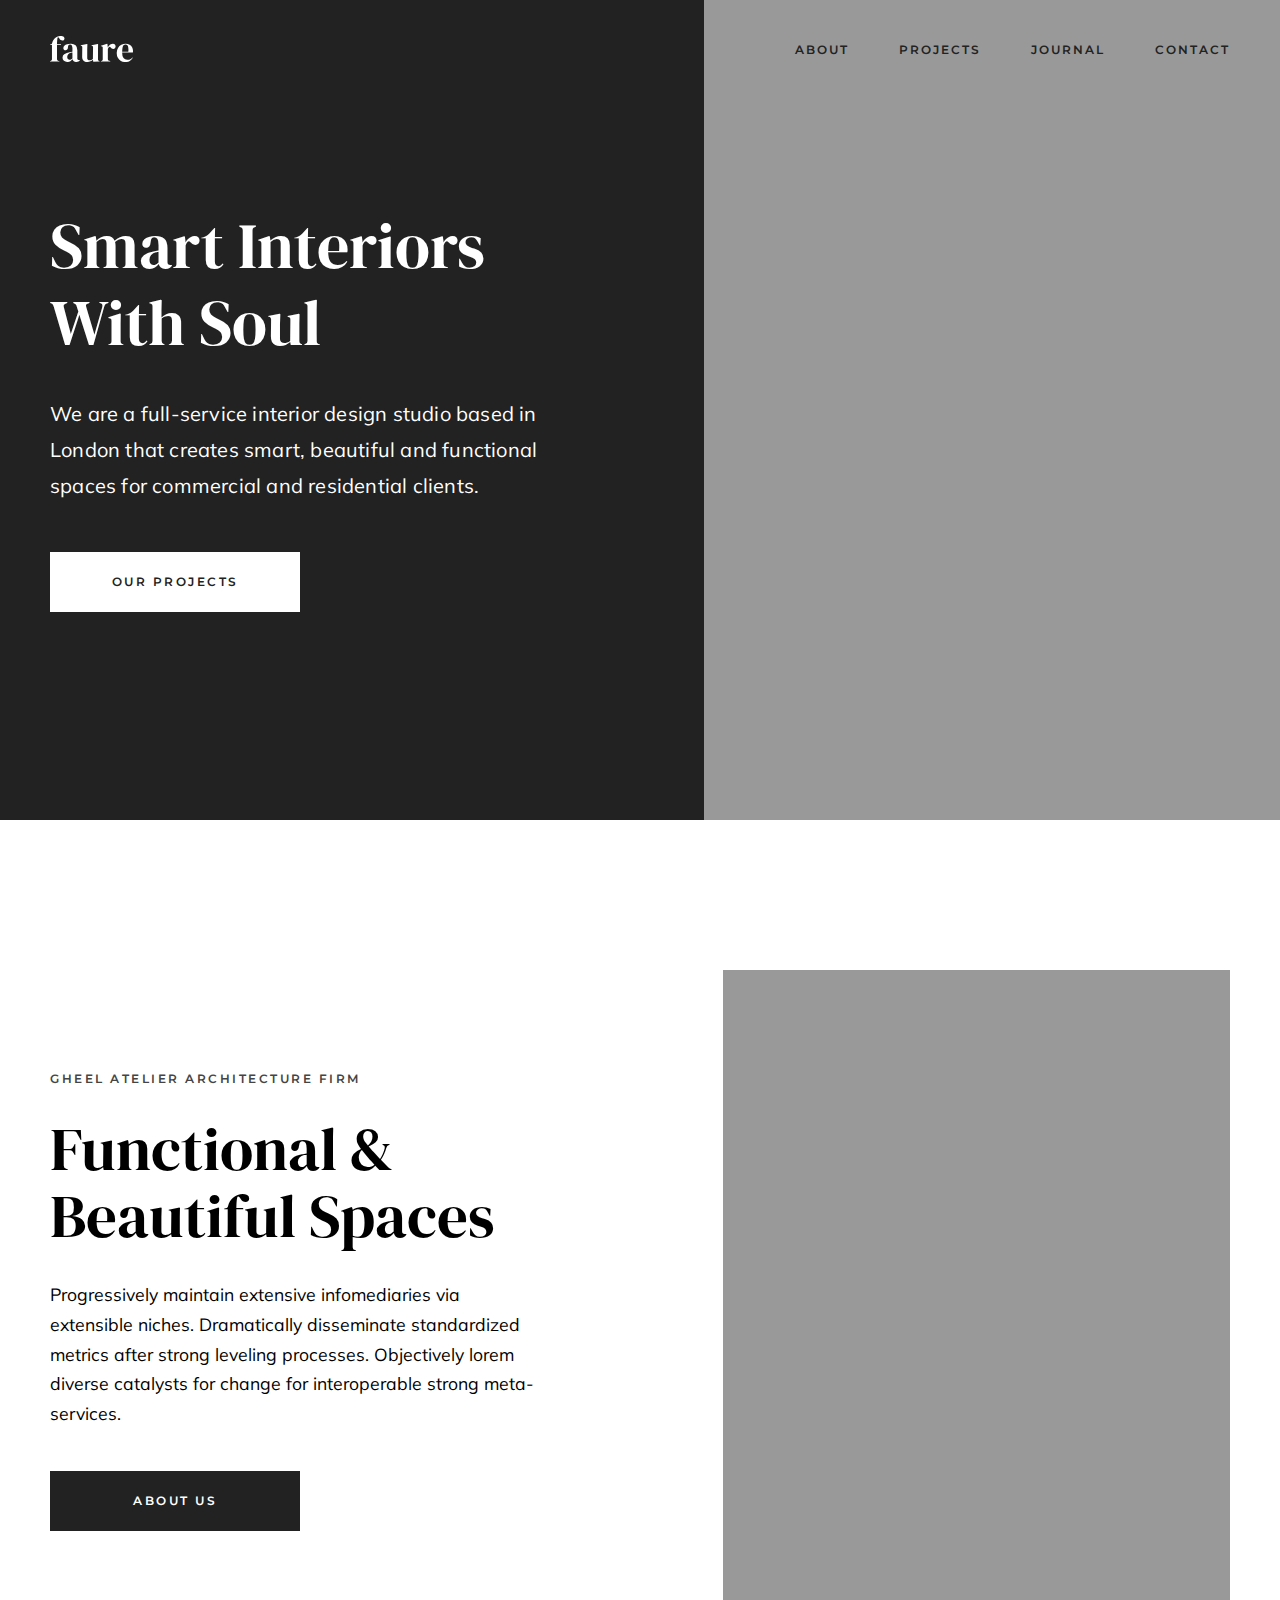
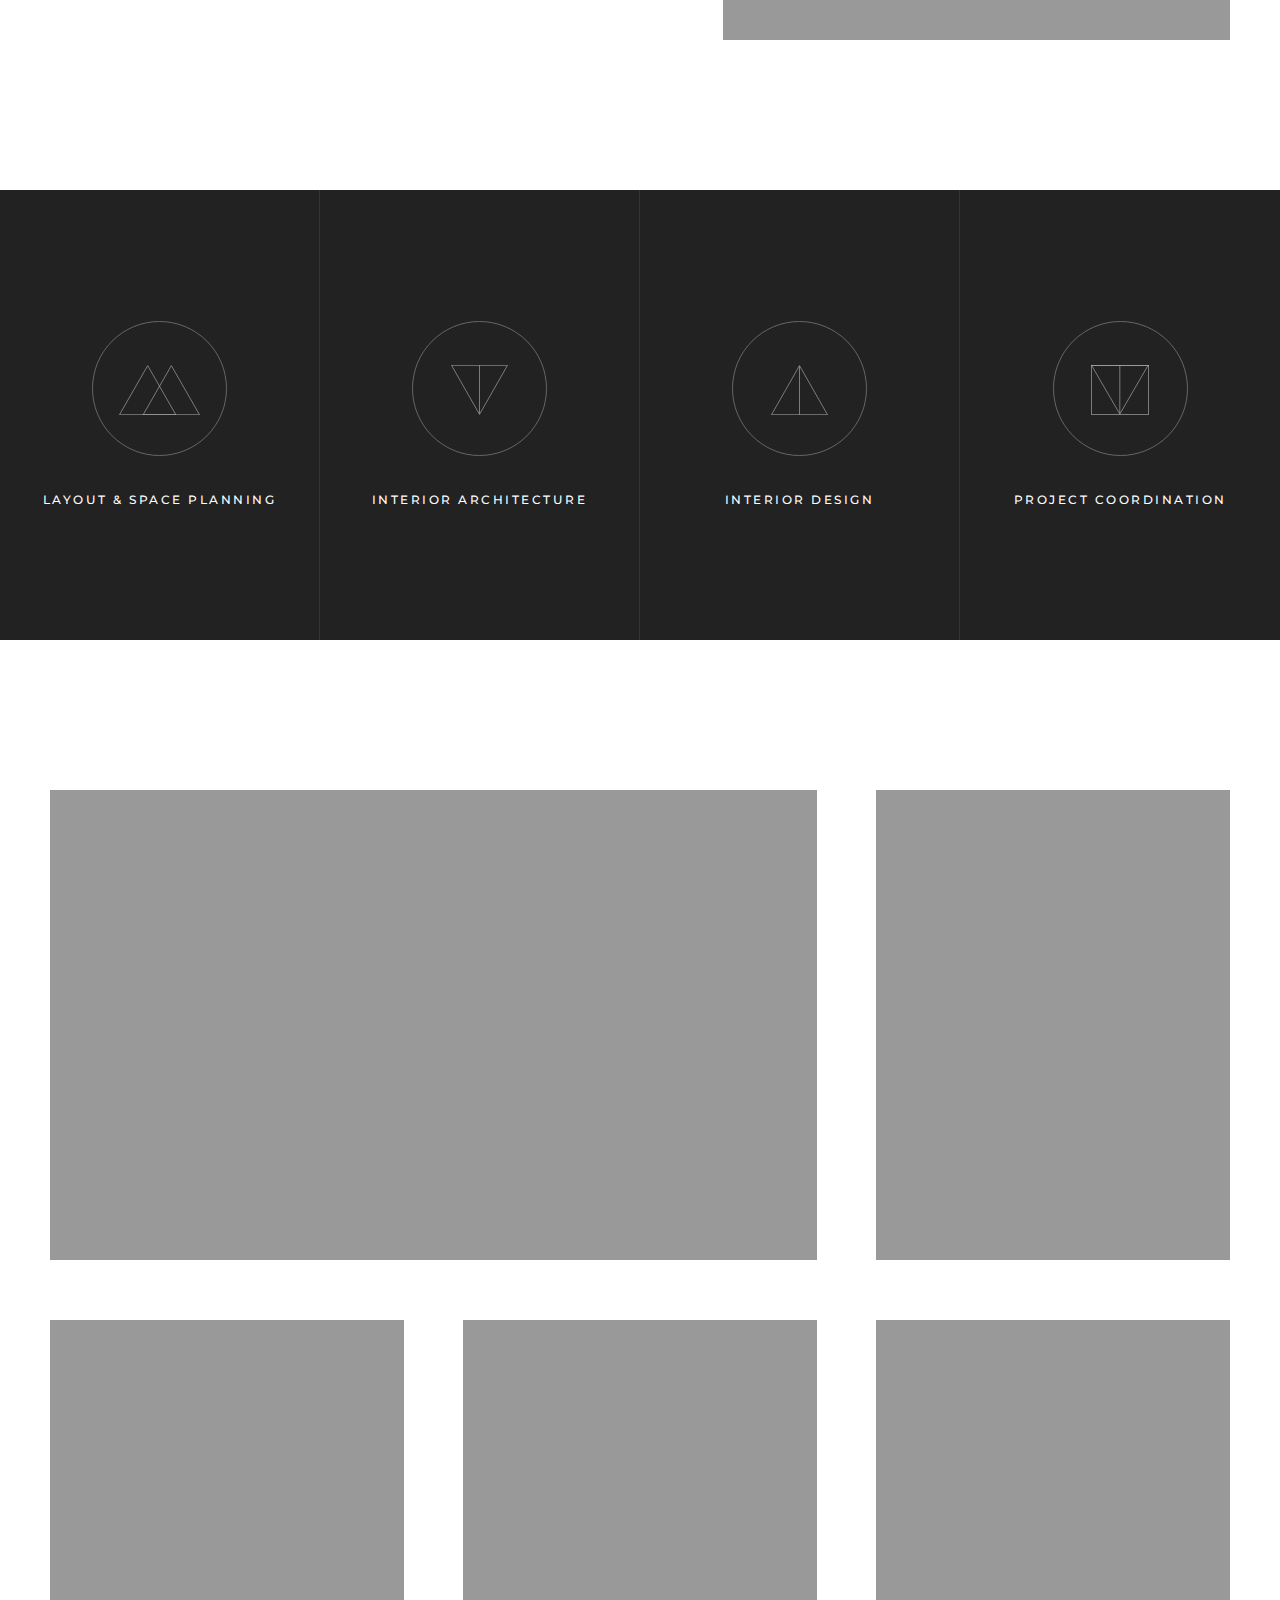
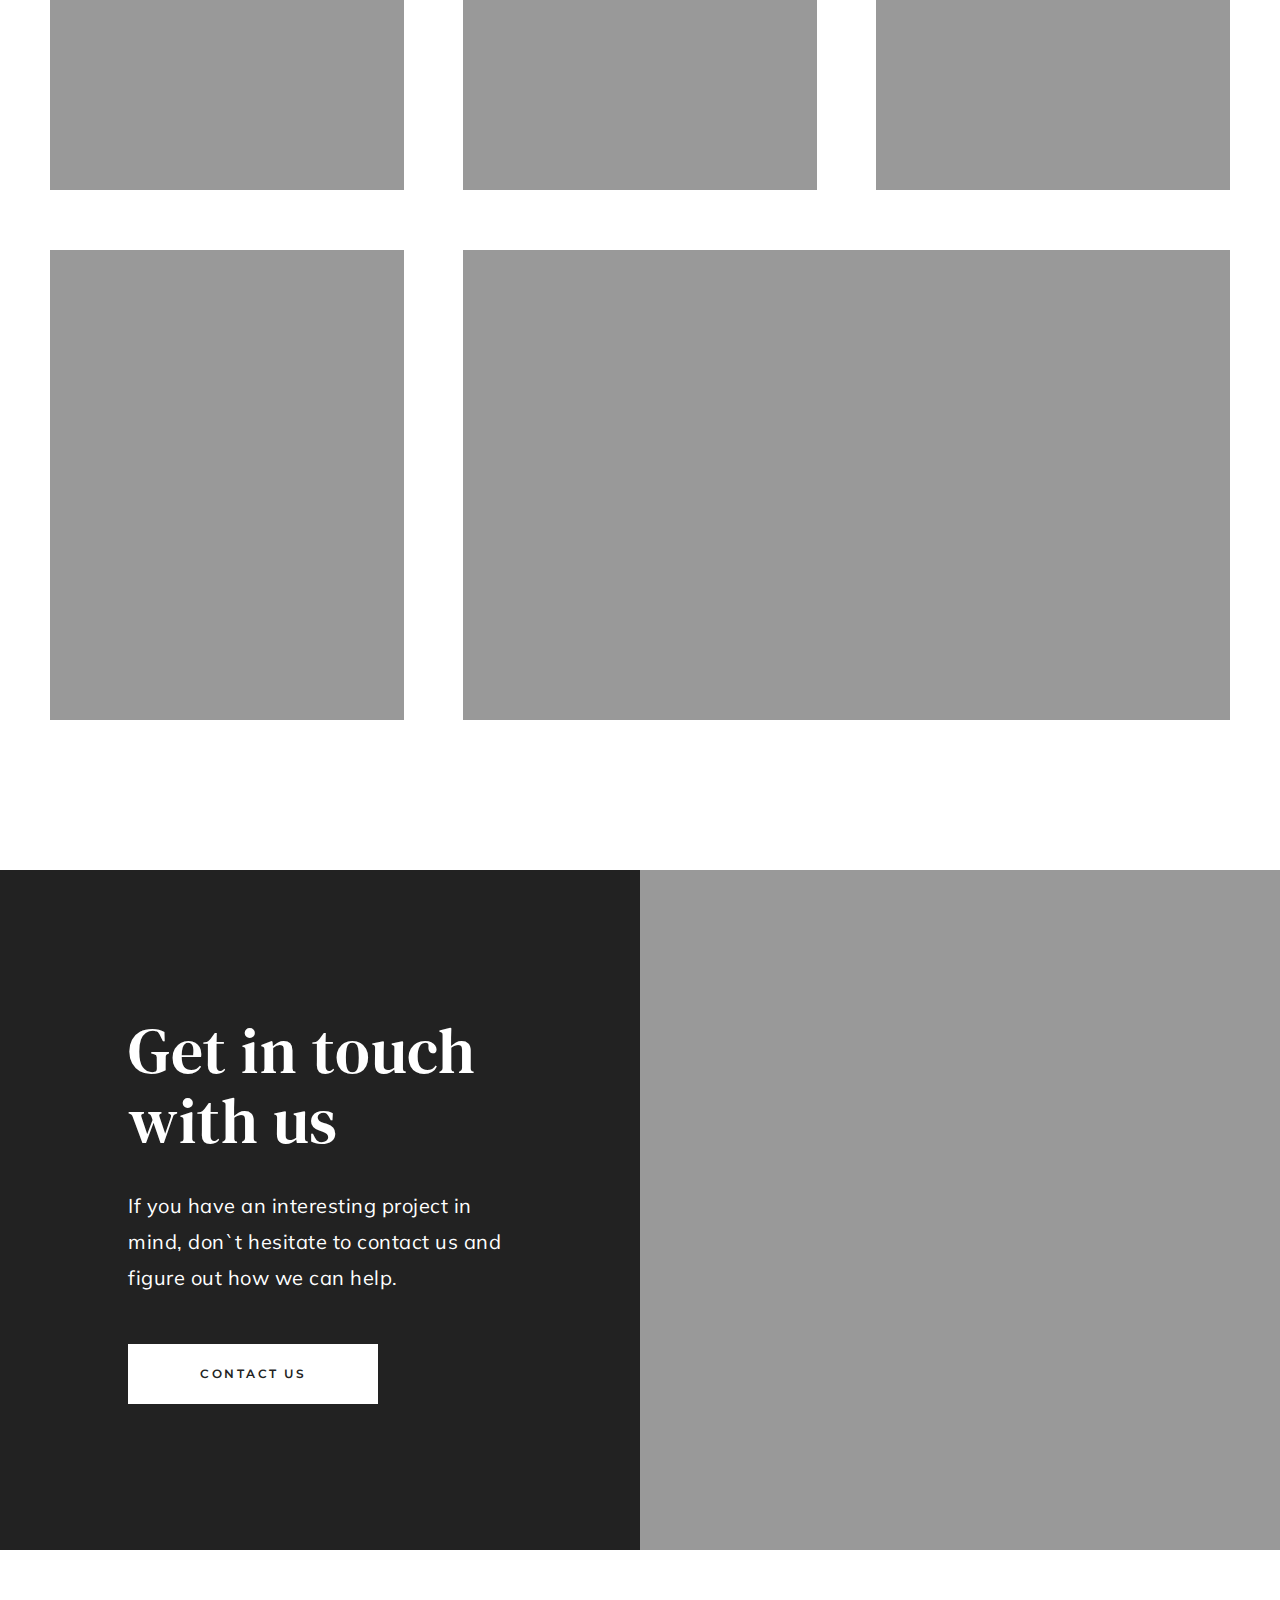
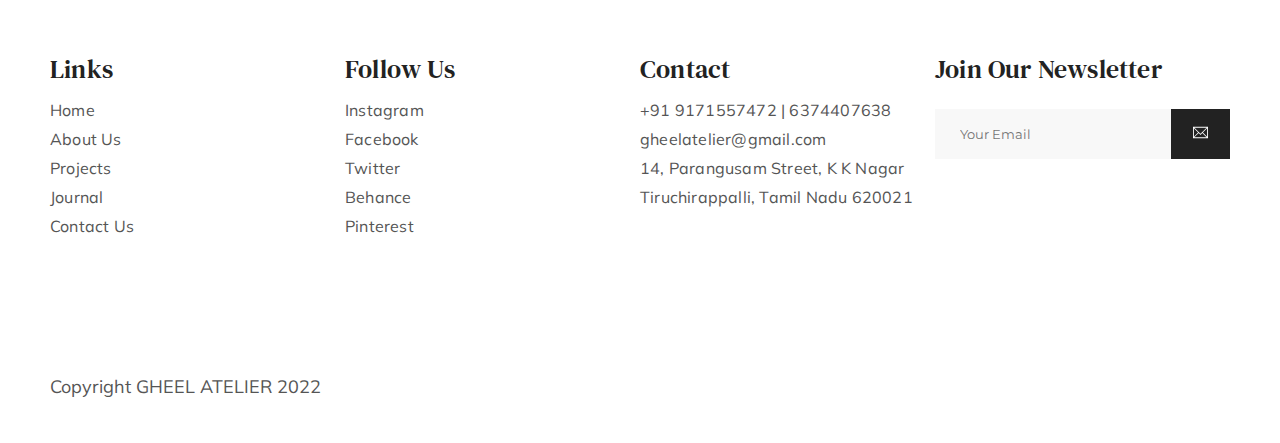
==== commit 047a8ae6: "index changes" ====
--- a/index.html
+++ b/index.html
@@ -1,346 +1,403 @@
 <!DOCTYPE html>
 <html lang="en">
-<head>
-	<!-- Metas -->
-	<meta charset="UTF-8">
-	<meta name="viewport" content="width=device-width, initial-scale=1.0, maximum-scale=1.0, user-scalable=0">
-	<title>Faure - Interior &amp; Architecture Agency HTML Template</title>
-	<meta name="description" content="Faure - Interior &amp; Architecture Agency HTML Template">
-
-	<!-- External CSS -->
-	<link rel="stylesheet" href="assets/css/themify-icons.css">
-
-	<!-- Custom CSS -->
-	<link rel="stylesheet" href="assets/css/main.css">
-	<link rel="stylesheet" href="assets/css/colors.css">
-	<link rel="stylesheet" href="assets/css/responsive.css">
-
-	<!-- Google Fonts -->
-	<link href="https://fonts.googleapis.com/css?family=DM+Serif+Display%7CDM+Serif+Text%7CMontserrat:400,500,600%7CMuli:400,600,700&display=swap" rel="stylesheet">
-
-	<!-- Favicon -->
-	<link rel="icon" href="assets/img/favicon.png">
-</head>
-<body>
-
-	<!-- ========== Main ========== -->
-
-	<main>
-					
-		<div class="main-hero">
-
-			<!-- ========== Header ========== -->
-			
-			<header class="header">
-					
-				<div class="container">
-
-					<a href="index.html">
-						<img src="assets/img/logo-white.svg" alt="Faure Logo" class="logo">
-					</a>
-
-					<a href="#" class="open-nav open-nav-inverse"><i></i></a>
-
-					<nav class="navigation">
-						
-						<ul>
-							<li><a href="about.html">about</a></li>
-							<li><a href="projects.html">projects</a></li>
-							<li><a href="journal.html">journal</a></li>
-							<li><a href="contact.html">contact</a></li>
-						</ul>
-
-					</nav> <!-- /.navigation -->
-
-					<div class="clearfix"></div>
-					
-				</div> <!-- /.container -->
-
-			</header> <!-- /.header -->
-			
-			<div class="container">
-				<div class="block-1">
-					<div class="content">
-						<h1>smart interiors <br> with soul</h1>
-						<p>We are a full-service interior design studio based in London that creates smart, beautiful and functional spaces for commercial and residential clients.</p>
-						<a href="projects.html" class="btn-inverse">our projects</a>
-					</div>
-				</div>
-			</div> <!-- /.container -->
-
-			<div class="main-hero-image"></div>
-
-			<div class="clearfix">	</div>
-
-		</div> <!-- /.main-hero -->
-
-		<div class="about-us">
-			
-			<div class="container">
-
-				<div class="block-1">
-					<div class="content">
-						<h3>faure interior design studio</h3>
-						<h2>functional &amp;<br> beautiful spaces</h2>
-						<p>Progressively maintain extensive infomediaries via extensible niches. Dramatically disseminate standardized metrics after strong leveling processes. Objectively lorem diverse catalysts for change for interoperable strong meta-services.</p>
-						<a href="about.html" class="btn">about us</a>
-					</div>
-				</div> <!-- /.block-1 -->
-
-				<div class="block-2">
-					<div class="about-image"><img src="assets/img/about-image.jpg" alt="" class="img-cover"></div>		
-				</div> <!-- /.block-2 -->
-				
-
-				<div class="clearfix"></div>
-
-			</div> <!-- /.container -->
-
-		</div> <!-- /.about-us -->
-
-		<div class="services">
-				
-			<div class="item">	
-				<div class="content">
-						<div class="icon">
-						<i><img src="assets/img/01_icon.svg" alt=""></i>
-					</div>
-					<h2>layout &amp; space planning</h2>
-				</div>
-			</div>
-
-			<div class="item">	
-				<div class="content">
-					<div class="icon">
-						<i><img src="assets/img/02_icon.svg" alt=""></i>
-					</div>
-					<h2>interior architecture</h2>
-				</div>
-			</div>
-
-			<div class="item">	
-				<div class="content">
-					<div class="icon">
-						<i><img src="assets/img/03_icon.svg" alt=""></i>
-					</div>
-					<h2>interior design</h2>
-				</div>
-			</div>
-
-			<div class="item">	
-				<div class="content">
-					<div class="icon">
-						<i><img src="assets/img/04_icon.svg" alt=""></i>
-					</div>
-					<h2>project coordination</h2>
-				</div>
-			</div>
-
-			<div class="clearfix"></div>
-
-		</div> <!-- /.services -->
-
-		<div class="featured-works">
-			
-			<div class="container">
-				
-				<a href="case-study.html">	
-					<div class="featured-works-item">
-						<img src="assets/img/image-placeholder.jpg" alt="" class="img-cover">
-						<div class="overlay">
-							<div class="content">
-								<span>residenital</span><span>2019</span>
-								<h2>cobble hill house</h2>
-							</div>
-						</div>
-					</div>
-				</a>
-
-				<a href="case-study.html">	
-					<div class="featured-works-item">
-						<img src="assets/img/image-placeholder.jpg" alt="" class="img-cover">
-						<div class="overlay">
-							<div class="content">
-								<span>residenital</span><span>2019</span>
-								<h2>oakstreet guest house</h2>
-							</div>
-						</div>
-					</div>
-				</a>
-
-				<a href="case-study.html">	
-					<div class="featured-works-item">
-						<img src="assets/img/image-placeholder.jpg" alt="" class="img-cover">
-						<div class="overlay">
-							<div class="content">
-								<span>residenital</span><span>2019</span>
-								<h2>etoile penthouse</h2>
-							</div>
-						</div>
-					</div>
-				</a>
-
-				<a href="case-study.html">	
-					<div class="featured-works-item">
-						<img src="assets/img/image-placeholder.jpg" alt="" class="img-cover">
-						<div class="overlay">
-							<div class="content">
-								<span>residenital</span><span>2019</span>
-								<h2>waterhouse residence</h2>
-							</div>
-						</div>
-					</div>
-				</a>
-
-				<a href="case-study.html">	
-					<div class="featured-works-item">
-						<img src="assets/img/image-placeholder.jpg" alt="" class="img-cover">
-						<div class="overlay">
-							<div class="content">
-								<span>residenital</span><span>2019</span>
-								<h2>modern apartment</h2>
-							</div>
-						</div>
-					</div>
-				</a>
-
-				<a href="case-study.html">	
-					<div class="featured-works-item">
-						<img src="assets/img/image-placeholder.jpg" alt="" class="img-cover">
-						<div class="overlay">
-							<div class="content">
-								<span>commercial</span><span>2019</span>
-								<h2>blue moon complex</h2>
-							</div>
-						</div>
-					</div>
-				</a>
-
-				<a href="case-study.html">	
-					<div class="featured-works-item">
-						<img src="assets/img/image-placeholder.jpg" alt="" class="img-cover">
-						<div class="overlay">
-							<div class="content">
-								<span>hotels</span><span>2019</span>
-								<h2>jourdain hotel</h2>
-							</div>
-						</div>
-					</div>
-				</a>
-
-				<div class="clearfix"></div>
-
-			</div> <!-- /.container -->
-
-		</div> <!-- /.featured-works -->
-
-		<div class="contact-us">
-			
-			<div class="block-1">
-				<div class="content">
-					<h2>Get in touch with us</h2>
-					<p>If you have an interesting project in mind,
-					don`t hesitate to contact us and figure out how we can help.</p>
-					<a href="contact.html" class="btn-inverse">contact us</a>
-				</div>
-			</div>
-
-			<div class="block-2"></div>
-
-			<div class="clearfix"></div>
-
-		</div> <!-- /.contact-us -->
-
-	</main> <!-- /main -->
-
-
-	<!-- ========== Footer ========== -->
-
-	<footer>
-		
-		<div class="container">
-			
-			<div class="footer-details">
-				<ul>
-					<li>links</li>
-					<li><a href="index.html">home</a></li>
-					<li><a href="about.html">about us</a></li>
-					<li><a href="projects.html">projects</a></li>
-					<li><a href="journal.html">journal</a></li>
-					<li><a href="contact.html">contact us</a></li>
-				</ul>
-			</div>
-
-			<div class="footer-details">
-				<ul>
-					<li>follow us</li>
-					<li><a href="#">instagram</a></li>
-					<li><a href="#">facebook</a></li>
-					<li><a href="#">twitter</a></li>
-					<li><a href="#">behance</a></li>
-					<li><a href="#">pinterest</a></li>
-				</ul>
-			</div>
-			
-			<div class="footer-details">
-				<ul>
-					<li>contact</li>
-					<li>+38098123574</li>
-					<li class="footer-email"><a href="mailto:" class="mail-link">faure-interior@mail.com</a></li>
-					<li>Oak Street 7, London</li>
-				</ul>
-			</div>
-
-			<div class="footer-details">
-				<ul>
-					<li>join our newsletter</li>
-					<li>
-						<form class="subscribe-form" action="#">
-							<input type="email" placeholder="Your Email" required>
-							<button type="submit"><img src="assets/img/email.svg" alt=""></button>
-						</form>
-						<div class="clearfix"></div>
-					</li>
-				</ul>
-			</div>
-
-			<div class="clearfix"></div>
-
-			<p class="copyright">copyright <i class="far fa-copyright"></i> faure interiors 2021</p>
-
-		</div> <!-- /.container -->
-
-	</footer> <!-- /.footer -->
-
-
-	<!-- ========== Responsive Navigation ========== -->
-	
-	<div class="responsive-nav-container">
-		
-		<a href="#" class="close-nav"><i class="ti-close"></i></a>
-
-		<nav class="responsive-nav">
-
-			<ul>
-				<li><a href="index.html">home</a></li>
-				<li><a href="about.html">about</a></li>
-				<li><a href="projects.html">projects</a></li>
-				<li><a href="journal.html">journal</a></li>
-				<li><a href="contact.html">contact</a></li>
-			</ul>
-
-		</nav> <!-- /.responsive-nav -->
-
-		<ul class="social-links">
-			<li><a href="#">facebook</a></li>
-			<li><a href="#">twitter</a></li>
-			<li><a href="#">instagram</a></li>
-			<li><a href="#">behance</a></li>
-		</ul>
-
-	</div> <!-- /.responsive-nav-container -->
-
-
-	<script src="assets/js/main.js"></script>
-</body>
-</html>+  <head>
+    <!-- Metas -->
+    <meta charset="UTF-8" />
+    <meta
+      name="viewport"
+      content="width=device-width, initial-scale=1.0, maximum-scale=1.0, user-scalable=0"
+    />
+    <title>GHEEL ATELIER &amp; Architecture Firm</title>
+    <meta name="description" content="GHEEL ATELIER &amp; Architecture Firm" />
+
+    <!-- External CSS -->
+    <link rel="stylesheet" href="assets/css/themify-icons.css" />
+
+    <!-- Custom CSS -->
+    <link rel="stylesheet" href="assets/css/main.css" />
+    <link rel="stylesheet" href="assets/css/colors.css" />
+    <link rel="stylesheet" href="assets/css/responsive.css" />
+
+    <!-- Google Fonts -->
+    <link
+      href="https://fonts.googleapis.com/css?family=DM+Serif+Display%7CDM+Serif+Text%7CMontserrat:400,500,600%7CMuli:400,600,700&display=swap"
+      rel="stylesheet"
+    />
+
+    <!-- Favicon -->
+    <link rel="icon" href="assets/img/favicon.png" />
+  </head>
+  <body>
+    <!-- ========== Main ========== -->
+
+    <main>
+      <div class="main-hero">
+        <!-- ========== Header ========== -->
+
+        <header class="header">
+          <div class="container">
+            <a href="index.html">
+              <img
+                src="assets/img/logo-white.svg"
+                alt="Faure Logo"
+                class="logo"
+              />
+            </a>
+
+            <a href="#" class="open-nav open-nav-inverse"><i></i></a>
+
+            <nav class="navigation">
+              <ul>
+                <li><a href="about.html">about</a></li>
+                <li><a href="projects.html">projects</a></li>
+                <li><a href="journal.html">journal</a></li>
+                <li><a href="contact.html">contact</a></li>
+              </ul>
+            </nav>
+            <!-- /.navigation -->
+
+            <div class="clearfix"></div>
+          </div>
+          <!-- /.container -->
+        </header>
+        <!-- /.header -->
+
+        <div class="container">
+          <div class="block-1">
+            <div class="content">
+              <h1>
+                smart interiors <br />
+                with soul
+              </h1>
+              <p>
+                We are a full-service interior design studio based in London
+                that creates smart, beautiful and functional spaces for
+                commercial and residential clients.
+              </p>
+              <a href="projects.html" class="btn-inverse">our projects</a>
+            </div>
+          </div>
+        </div>
+        <!-- /.container -->
+
+        <div class="main-hero-image"></div>
+
+        <div class="clearfix"></div>
+      </div>
+      <!-- /.main-hero -->
+
+      <div class="about-us">
+        <div class="container">
+          <div class="block-1">
+            <div class="content">
+              <h3>gheel atelier architecture firm</h3>
+              <h2>
+                functional &amp;<br />
+                beautiful spaces
+              </h2>
+              <p>
+                Progressively maintain extensive infomediaries via extensible
+                niches. Dramatically disseminate standardized metrics after
+                strong leveling processes. Objectively lorem diverse catalysts
+                for change for interoperable strong meta-services.
+              </p>
+              <a href="about.html" class="btn">about us</a>
+            </div>
+          </div>
+          <!-- /.block-1 -->
+
+          <div class="block-2">
+            <div class="about-image">
+              <img src="assets/img/about-image.jpg" alt="" class="img-cover" />
+            </div>
+          </div>
+          <!-- /.block-2 -->
+
+          <div class="clearfix"></div>
+        </div>
+        <!-- /.container -->
+      </div>
+      <!-- /.about-us -->
+
+      <div class="services">
+        <div class="item">
+          <div class="content">
+            <div class="icon">
+              <i><img src="assets/img/01_icon.svg" alt="" /></i>
+            </div>
+            <h2>layout &amp; space planning</h2>
+          </div>
+        </div>
+
+        <div class="item">
+          <div class="content">
+            <div class="icon">
+              <i><img src="assets/img/02_icon.svg" alt="" /></i>
+            </div>
+            <h2>interior architecture</h2>
+          </div>
+        </div>
+
+        <div class="item">
+          <div class="content">
+            <div class="icon">
+              <i><img src="assets/img/03_icon.svg" alt="" /></i>
+            </div>
+            <h2>interior design</h2>
+          </div>
+        </div>
+
+        <div class="item">
+          <div class="content">
+            <div class="icon">
+              <i><img src="assets/img/04_icon.svg" alt="" /></i>
+            </div>
+            <h2>project coordination</h2>
+          </div>
+        </div>
+
+        <div class="clearfix"></div>
+      </div>
+      <!-- /.services -->
+
+      <div class="featured-works">
+        <div class="container">
+          <a href="case-study.html">
+            <div class="featured-works-item">
+              <img
+                src="assets/img/image-placeholder.jpg"
+                alt=""
+                class="img-cover"
+              />
+              <div class="overlay">
+                <div class="content">
+                  <span>residenital</span><span>2019</span>
+                  <h2>cobble hill house</h2>
+                </div>
+              </div>
+            </div>
+          </a>
+
+          <a href="case-study.html">
+            <div class="featured-works-item">
+              <img
+                src="assets/img/image-placeholder.jpg"
+                alt=""
+                class="img-cover"
+              />
+              <div class="overlay">
+                <div class="content">
+                  <span>residenital</span><span>2019</span>
+                  <h2>oakstreet guest house</h2>
+                </div>
+              </div>
+            </div>
+          </a>
+
+          <a href="case-study.html">
+            <div class="featured-works-item">
+              <img
+                src="assets/img/image-placeholder.jpg"
+                alt=""
+                class="img-cover"
+              />
+              <div class="overlay">
+                <div class="content">
+                  <span>residenital</span><span>2019</span>
+                  <h2>etoile penthouse</h2>
+                </div>
+              </div>
+            </div>
+          </a>
+
+          <a href="case-study.html">
+            <div class="featured-works-item">
+              <img
+                src="assets/img/image-placeholder.jpg"
+                alt=""
+                class="img-cover"
+              />
+              <div class="overlay">
+                <div class="content">
+                  <span>residenital</span><span>2019</span>
+                  <h2>waterhouse residence</h2>
+                </div>
+              </div>
+            </div>
+          </a>
+
+          <a href="case-study.html">
+            <div class="featured-works-item">
+              <img
+                src="assets/img/image-placeholder.jpg"
+                alt=""
+                class="img-cover"
+              />
+              <div class="overlay">
+                <div class="content">
+                  <span>residenital</span><span>2019</span>
+                  <h2>modern apartment</h2>
+                </div>
+              </div>
+            </div>
+          </a>
+
+          <a href="case-study.html">
+            <div class="featured-works-item">
+              <img
+                src="assets/img/image-placeholder.jpg"
+                alt=""
+                class="img-cover"
+              />
+              <div class="overlay">
+                <div class="content">
+                  <span>commercial</span><span>2019</span>
+                  <h2>blue moon complex</h2>
+                </div>
+              </div>
+            </div>
+          </a>
+
+          <a href="case-study.html">
+            <div class="featured-works-item">
+              <img
+                src="assets/img/image-placeholder.jpg"
+                alt=""
+                class="img-cover"
+              />
+              <div class="overlay">
+                <div class="content">
+                  <span>hotels</span><span>2019</span>
+                  <h2>jourdain hotel</h2>
+                </div>
+              </div>
+            </div>
+          </a>
+
+          <div class="clearfix"></div>
+        </div>
+        <!-- /.container -->
+      </div>
+      <!-- /.featured-works -->
+
+      <div class="contact-us">
+        <div class="block-1">
+          <div class="content">
+            <h2>Get in touch with us</h2>
+            <p>
+              If you have an interesting project in mind, don`t hesitate to
+              contact us and figure out how we can help.
+            </p>
+            <a href="contact.html" class="btn-inverse">contact us</a>
+          </div>
+        </div>
+
+        <div class="block-2"></div>
+
+        <div class="clearfix"></div>
+      </div>
+      <!-- /.contact-us -->
+    </main>
+    <!-- /main -->
+
+    <!-- ========== Footer ========== -->
+
+    <footer>
+      <div class="container">
+        <div class="footer-details">
+          <ul>
+            <li>links</li>
+            <li><a href="index.html">home</a></li>
+            <li><a href="about.html">about us</a></li>
+            <li><a href="projects.html">projects</a></li>
+            <li><a href="journal.html">journal</a></li>
+            <li><a href="contact.html">contact us</a></li>
+          </ul>
+        </div>
+
+        <div class="footer-details">
+          <ul>
+            <li>follow us</li>
+            <li>
+              <a
+                href="https://www.instagram.com/amirthanandhini/"
+                target="_blank"
+                >instagram</a
+              >
+            </li>
+            <li>
+              <a href="https://www.facebook.com/gheelatelier" target="_blank"
+                >facebook</a
+              >
+            </li>
+            <li><a href="#">twitter</a></li>
+            <li><a href="#">behance</a></li>
+            <li><a href="#">pinterest</a></li>
+          </ul>
+        </div>
+
+        <div class="footer-details">
+          <ul>
+            <li>contact</li>
+            <li>+91 9171557472 | 6374407638</li>
+            <li class="footer-email">
+              <a href="mailto:" class="mail-link">gheelatelier@gmail.com</a>
+            </li>
+            <li>14, Parangusam Street, K K Nagar</li>
+            <li>Tiruchirappalli, Tamil Nadu 620021</li>
+          </ul>
+        </div>
+
+        <div class="footer-details">
+          <ul>
+            <li>join our newsletter</li>
+            <li>
+              <form class="subscribe-form" action="#">
+                <input type="email" placeholder="Your Email" required />
+                <button type="submit">
+                  <img src="assets/img/email.svg" alt="" />
+                </button>
+              </form>
+              <div class="clearfix"></div>
+            </li>
+          </ul>
+        </div>
+
+        <div class="clearfix"></div>
+
+        <p class="copyright">
+          copyright <i class="far fa-copyright"></i> GHEEL ATELIER 2022
+        </p>
+      </div>
+      <!-- /.container -->
+    </footer>
+    <!-- /.footer -->
+
+    <!-- ========== Responsive Navigation ========== -->
+
+    <div class="responsive-nav-container">
+      <a href="#" class="close-nav"><i class="ti-close"></i></a>
+
+      <nav class="responsive-nav">
+        <ul>
+          <li><a href="index.html">home</a></li>
+          <li><a href="about.html">about</a></li>
+          <li><a href="projects.html">projects</a></li>
+          <li><a href="journal.html">journal</a></li>
+          <li><a href="contact.html">contact</a></li>
+        </ul>
+      </nav>
+      <!-- /.responsive-nav -->
+
+      <ul class="social-links">
+        <li><a href="#">facebook</a></li>
+        <li><a href="#">twitter</a></li>
+        <li><a href="#">instagram</a></li>
+        <li><a href="#">behance</a></li>
+      </ul>
+    </div>
+    <!-- /.responsive-nav-container -->
+
+    <script src="assets/js/main.js"></script>
+  </body>
+</html>
